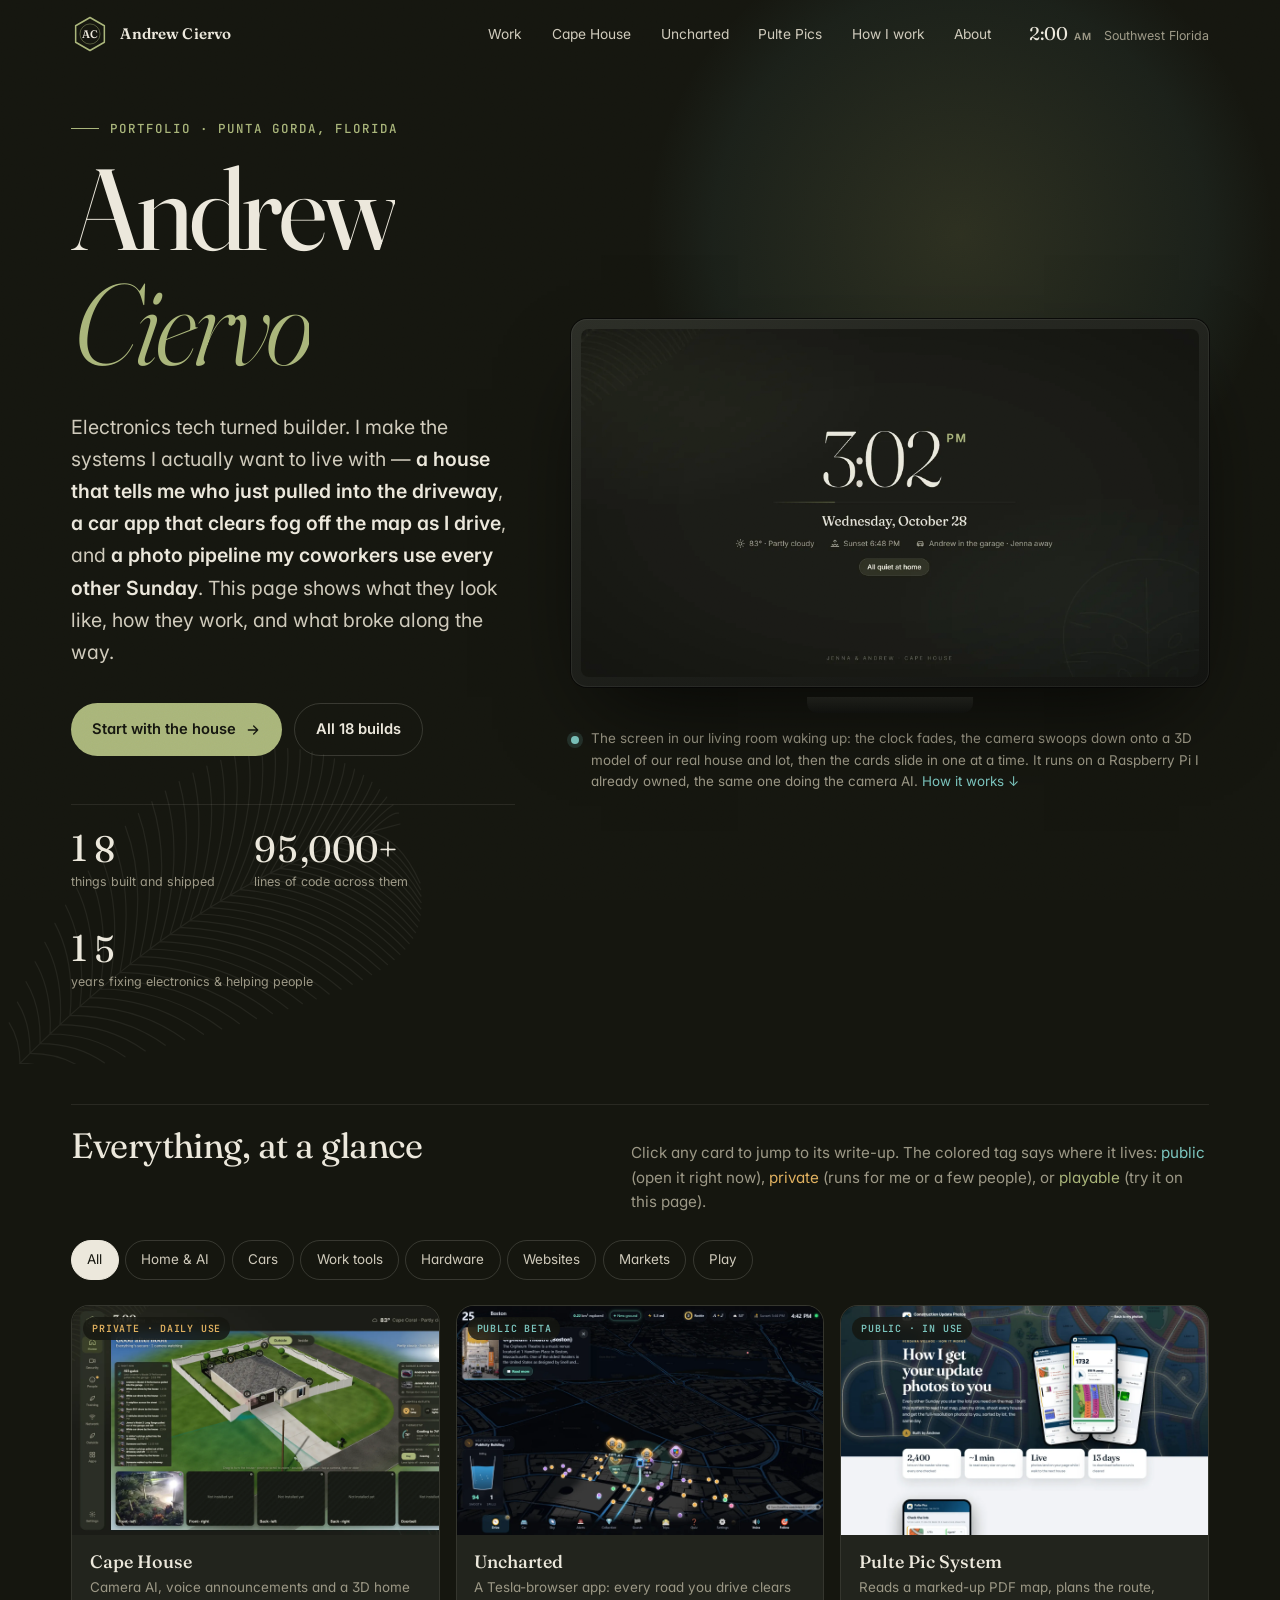
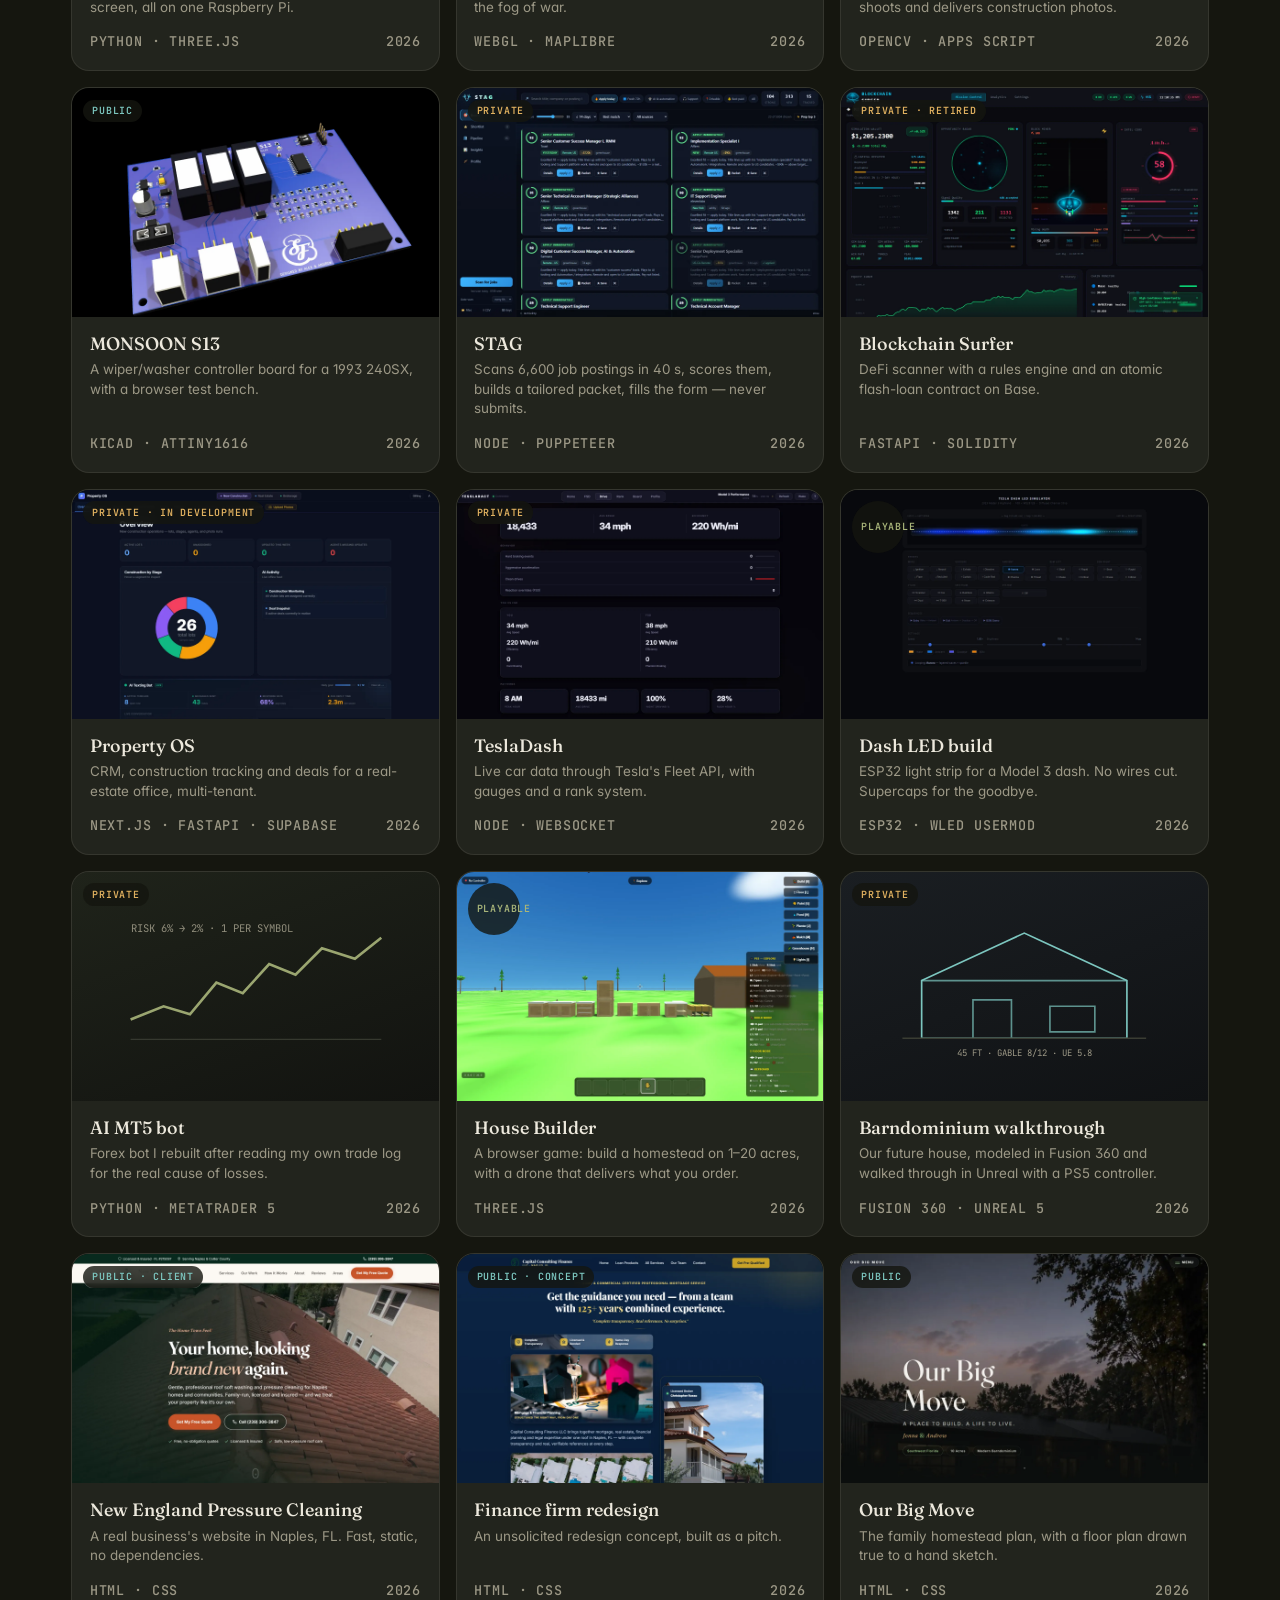
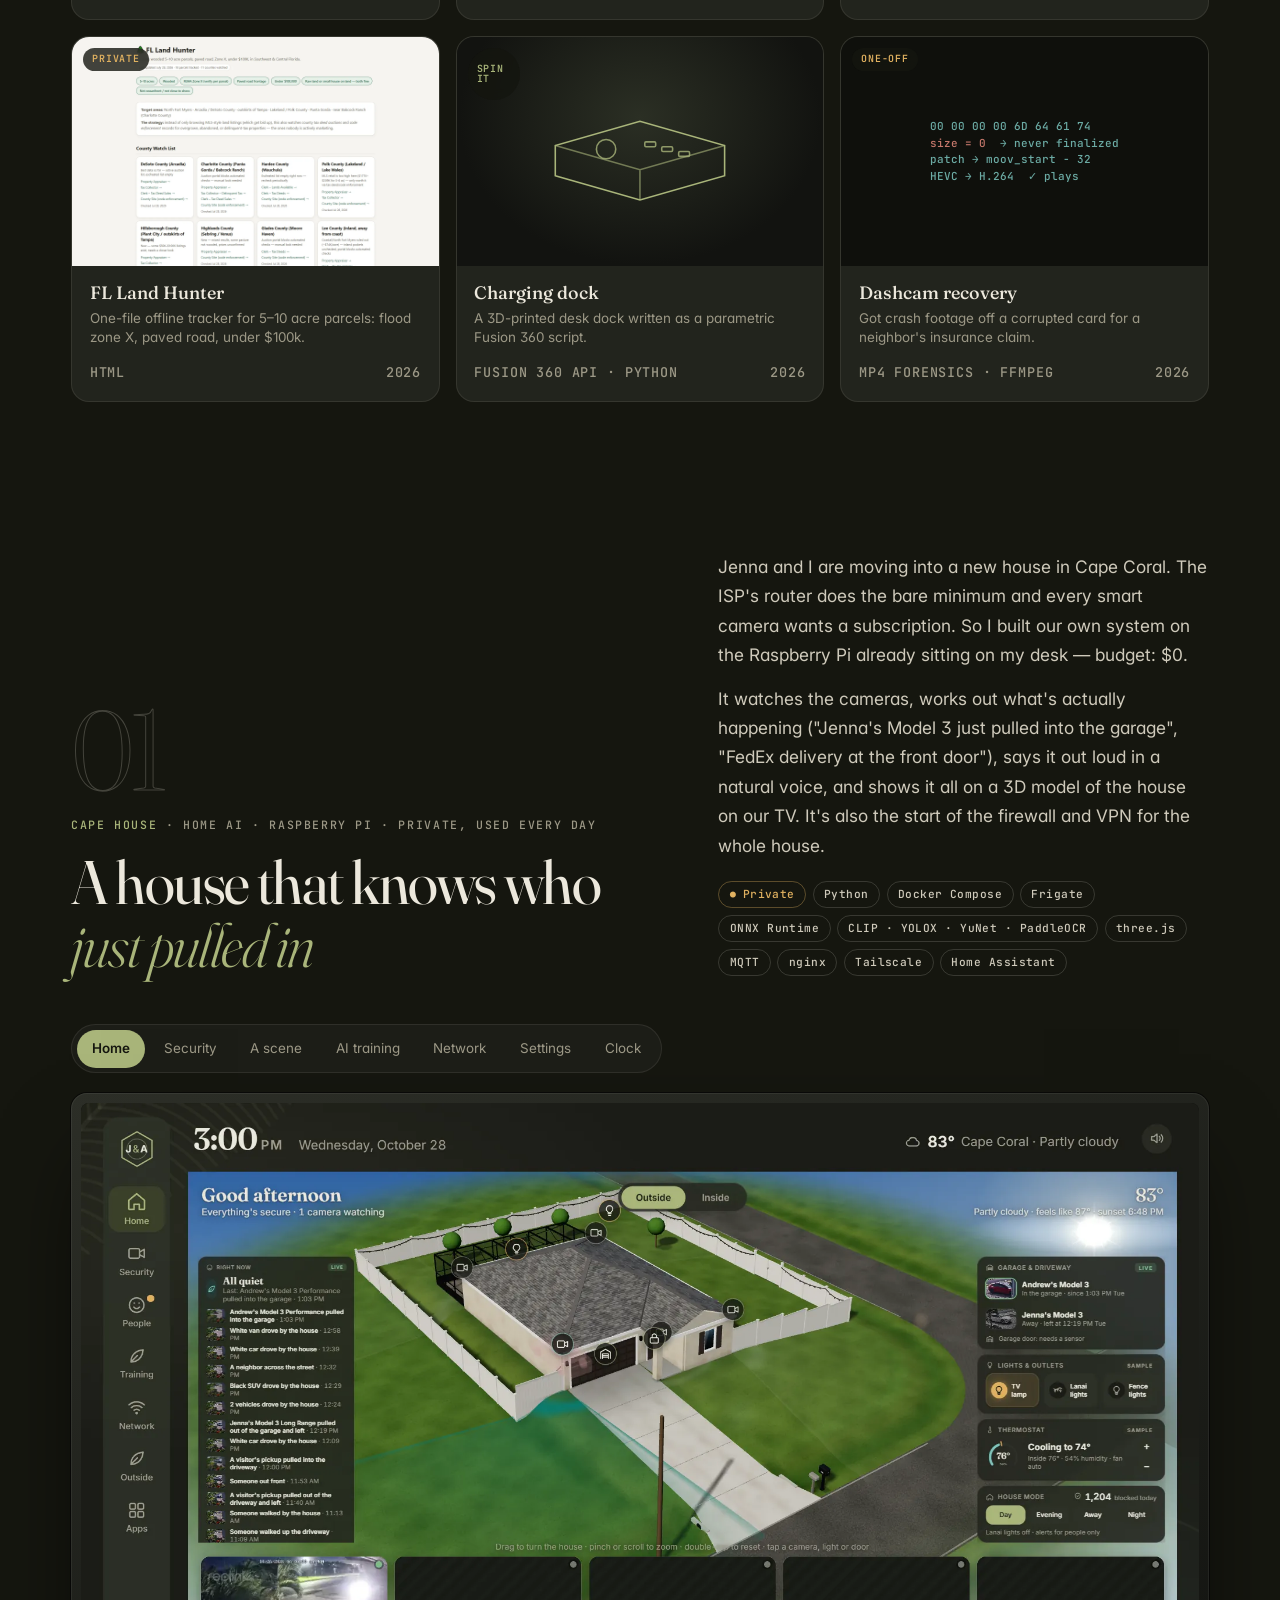
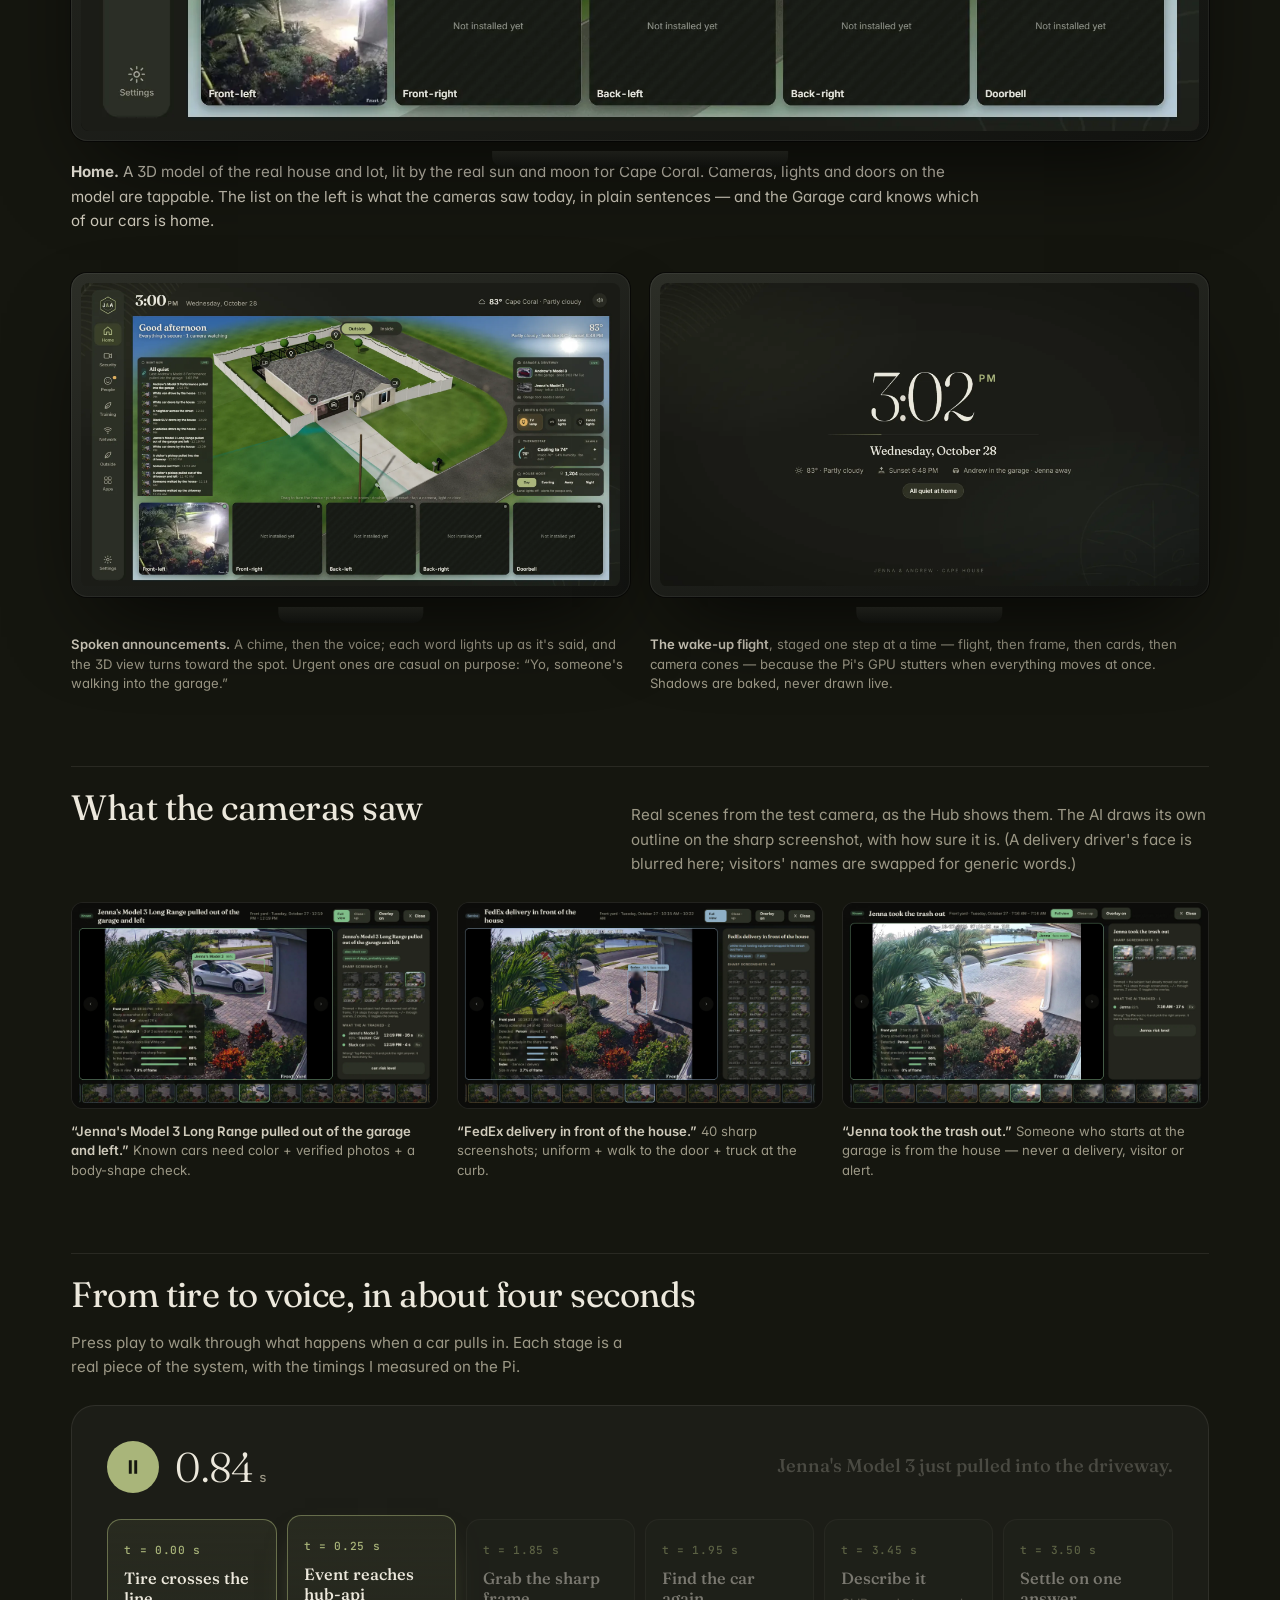
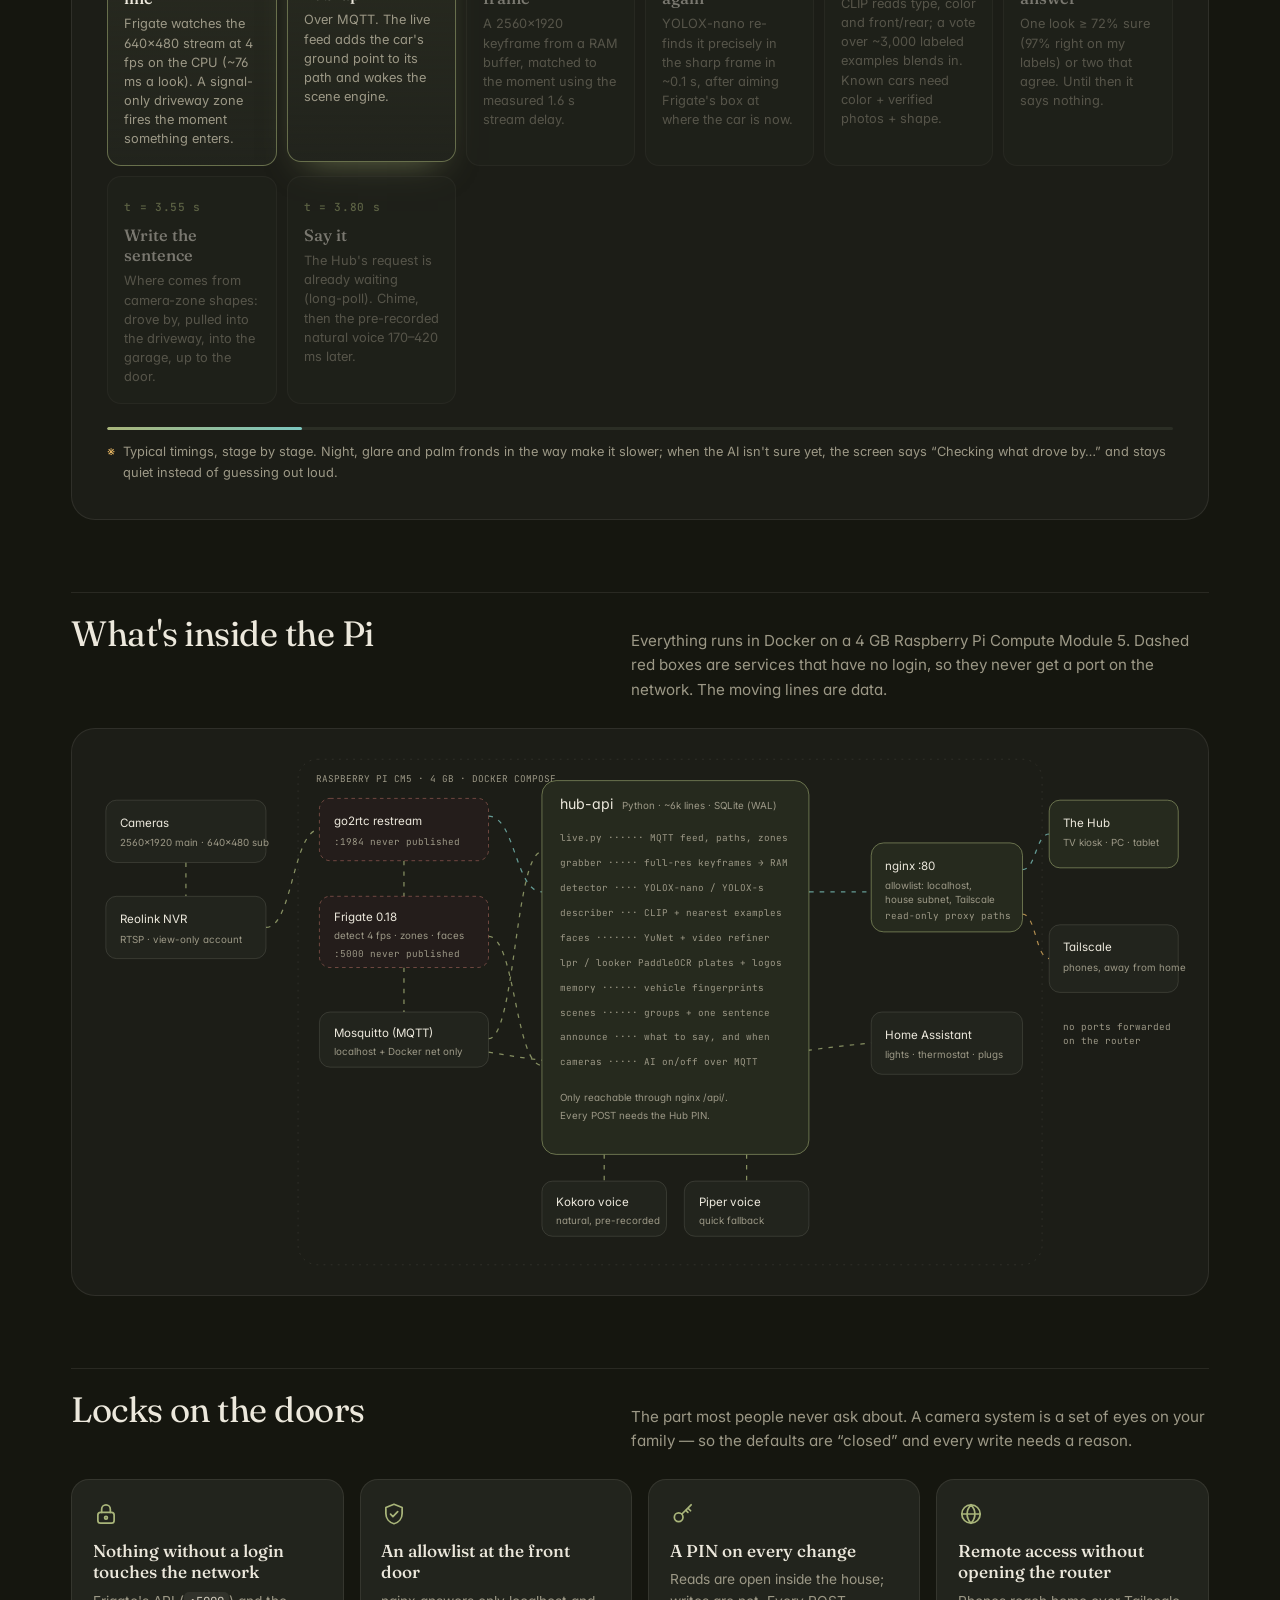
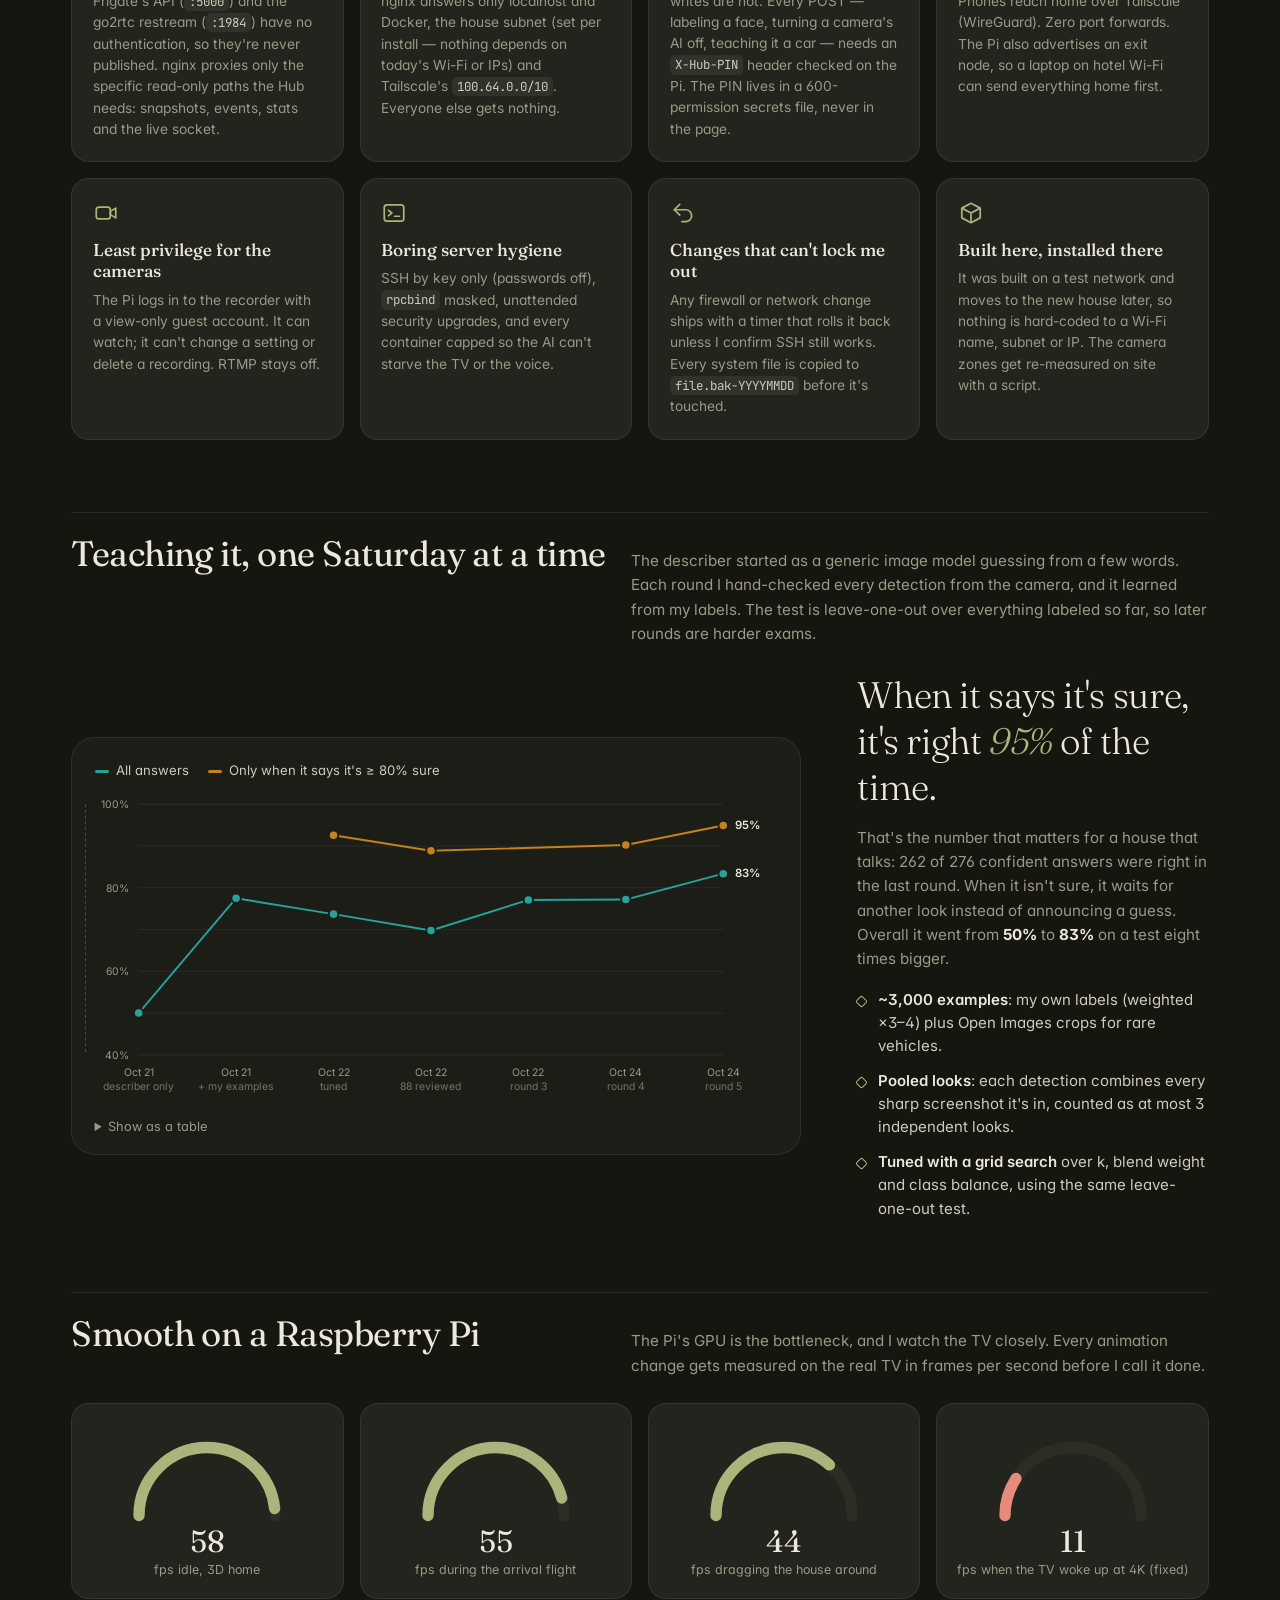
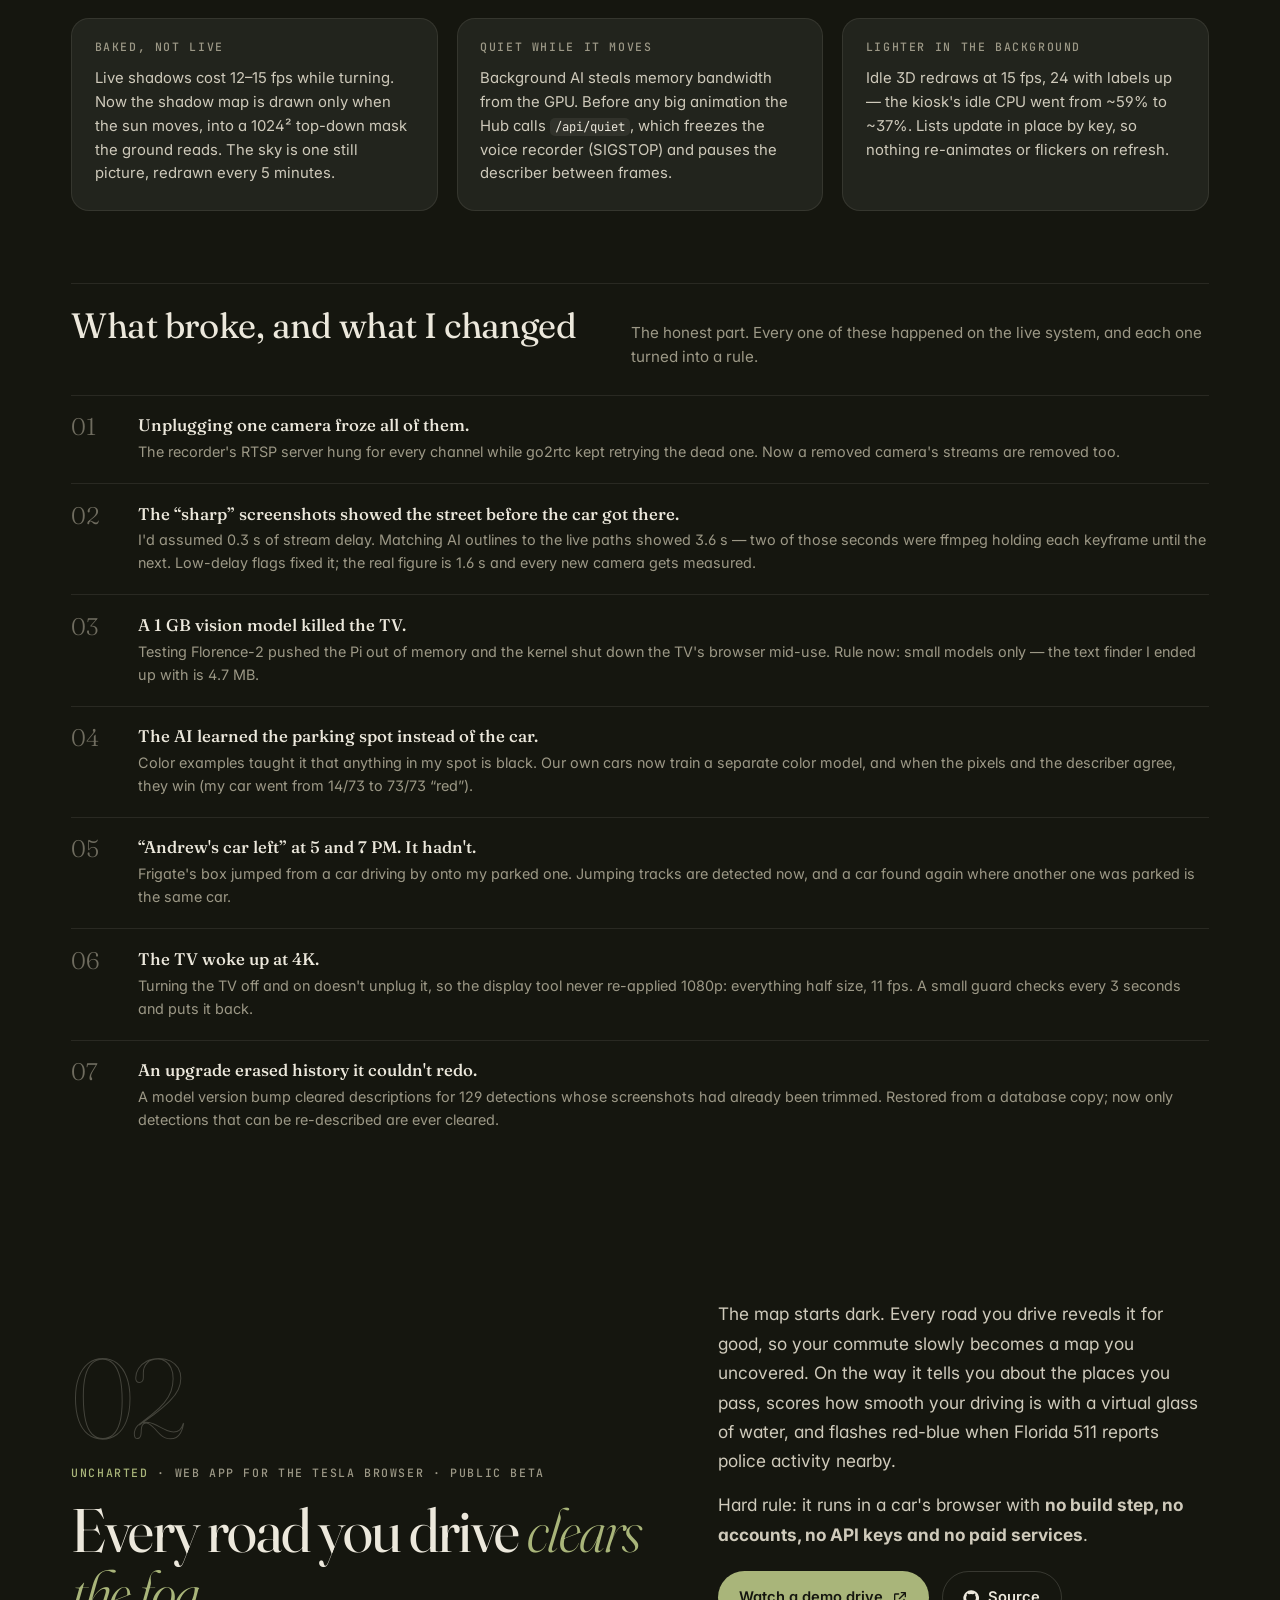
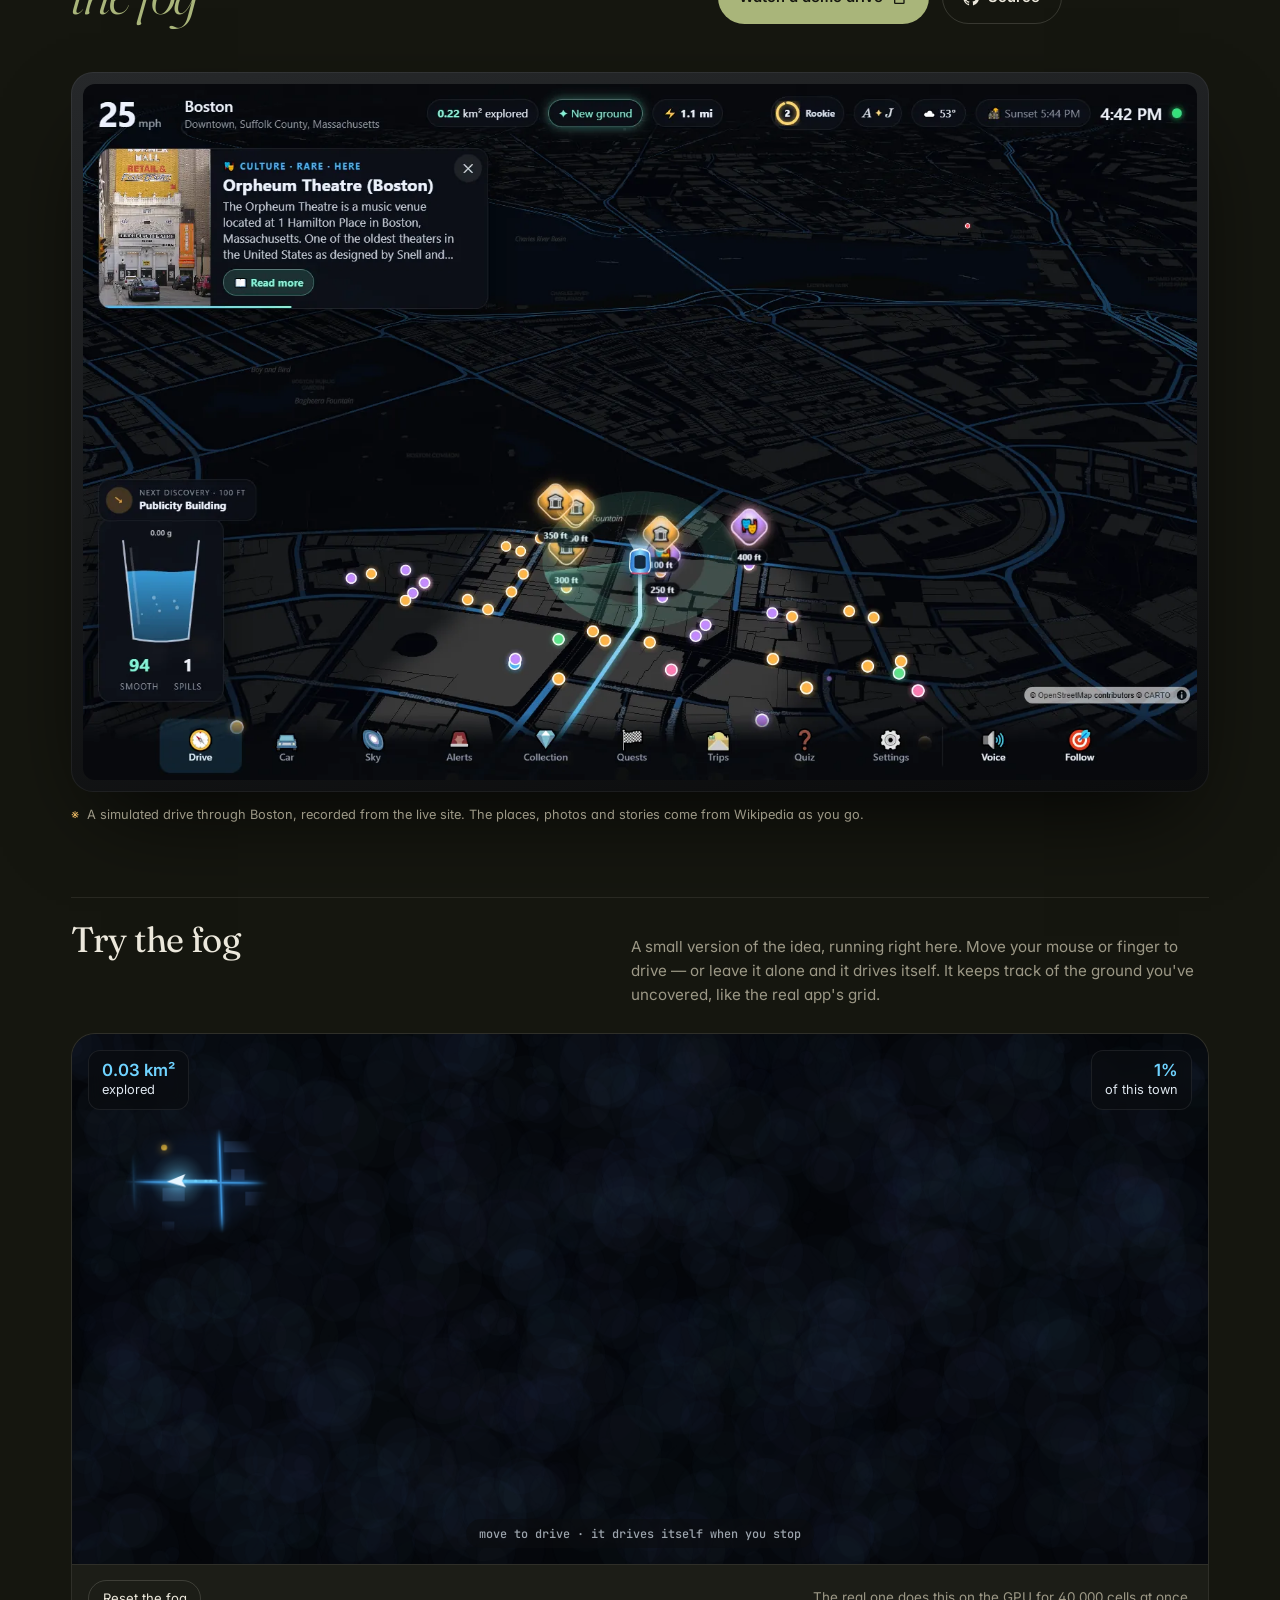
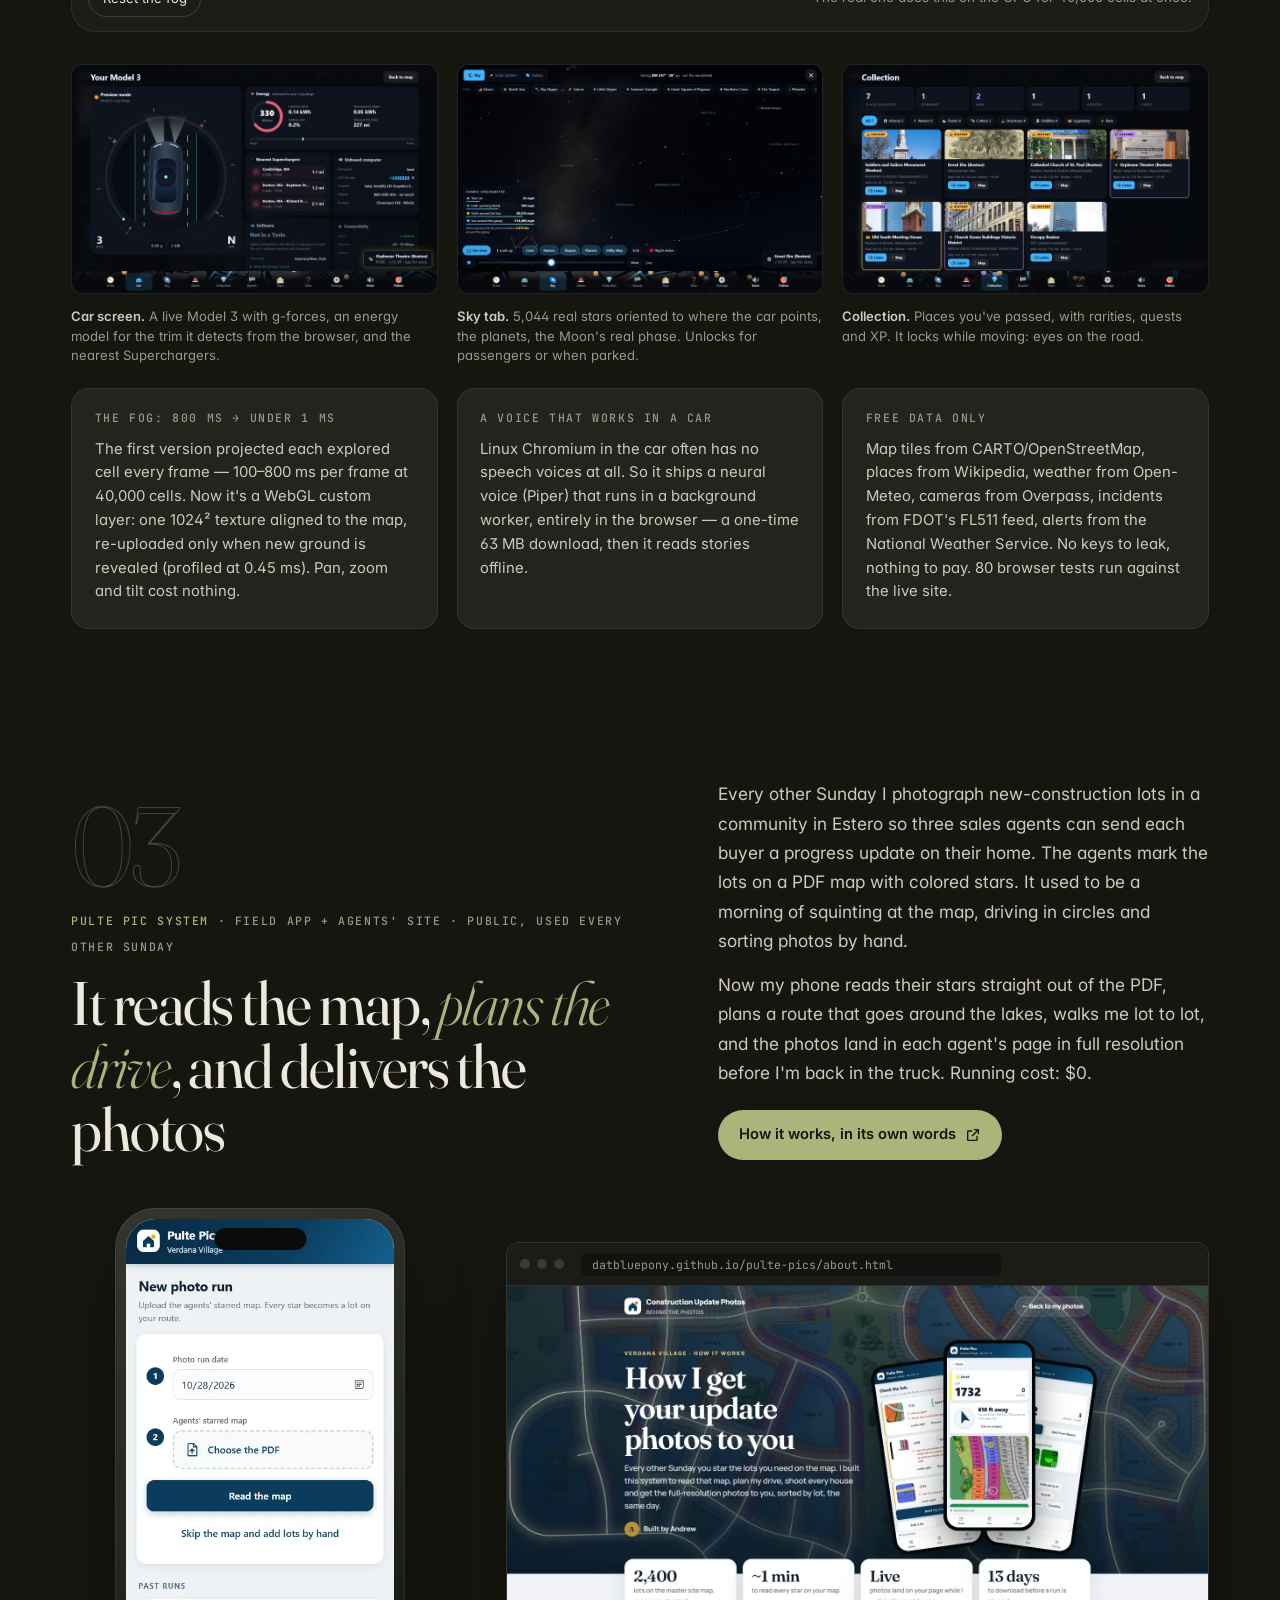
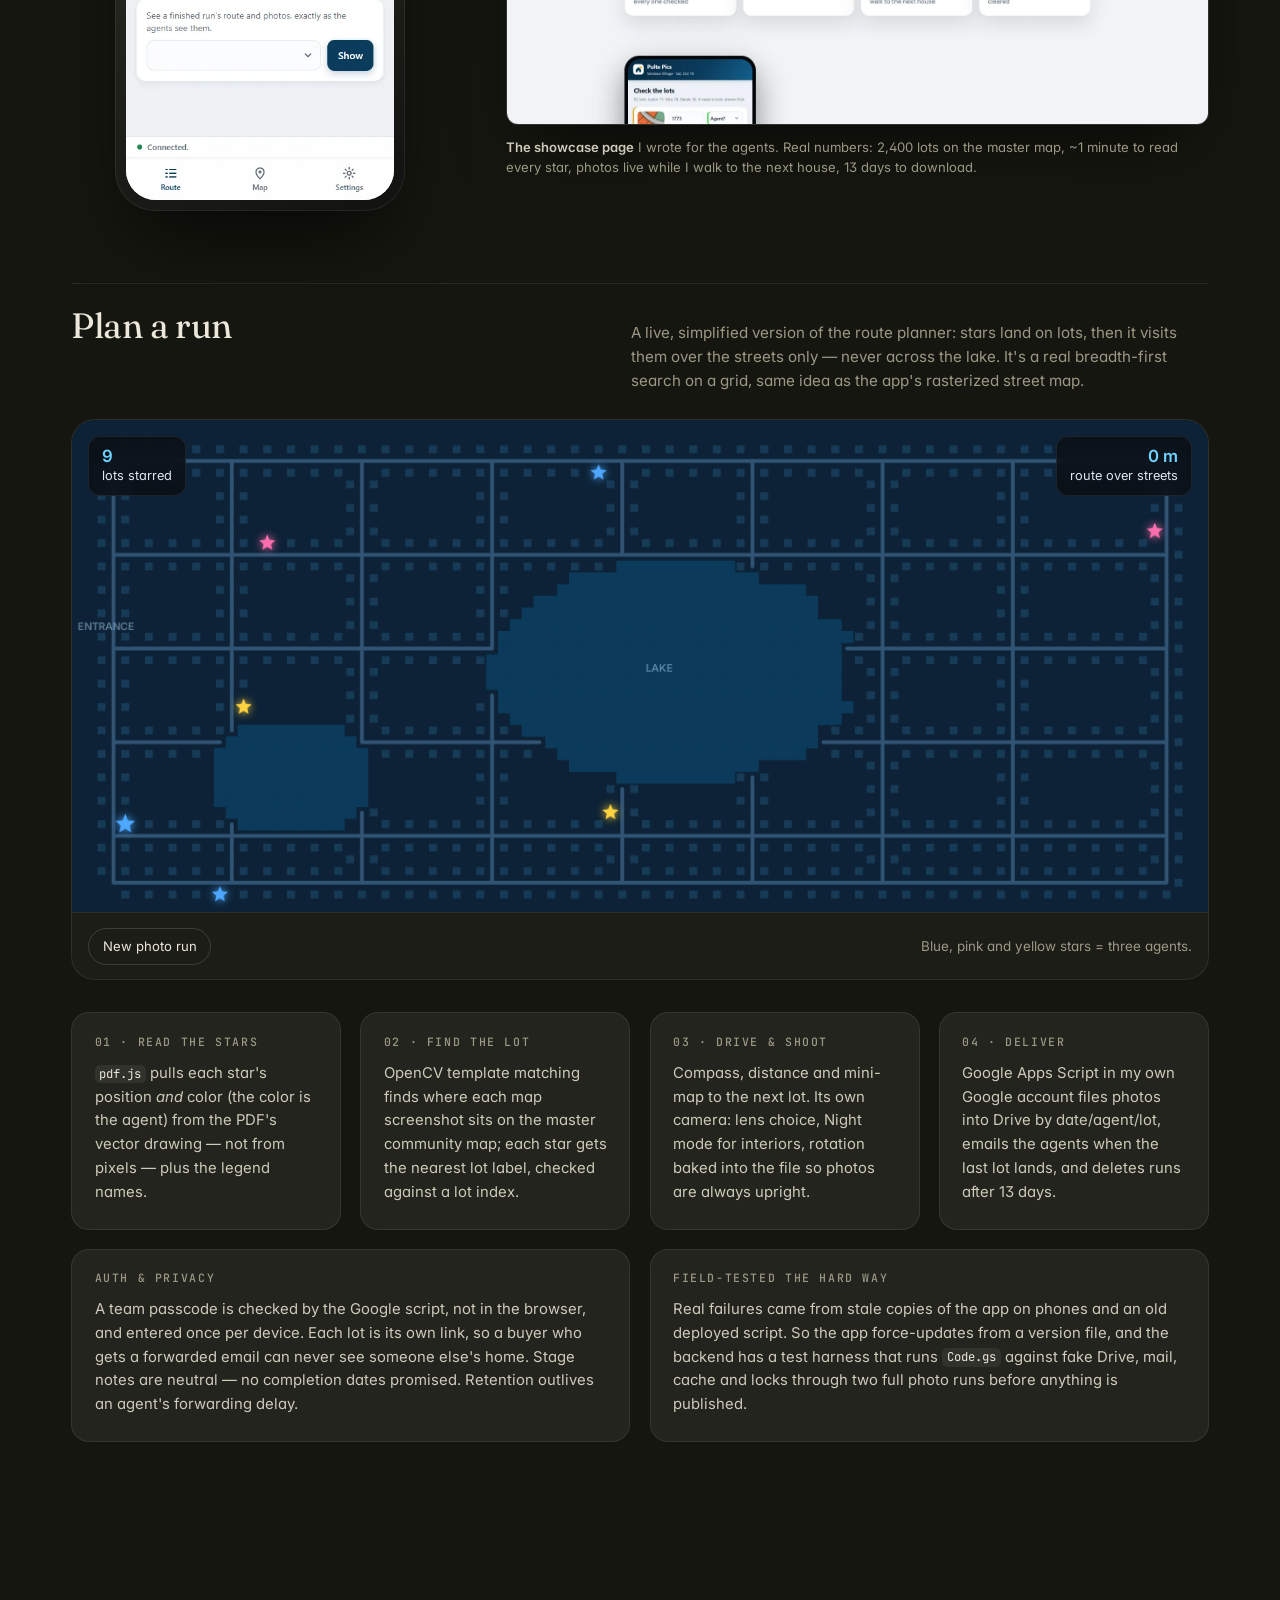
==== index.html @ 3a3701ee "Portfolio: 18 builds with screenshots, clips and interactive demos Co-Authored-By: Claude Opus 5.5 <" ====
<!doctype html>
<html lang="en">
<head>
<meta charset="utf-8">
<meta name="viewport" content="width=device-width, initial-scale=1, viewport-fit=cover">
<title>Andrew Ciervo — things I've built</title>
<meta name="description" content="Andrew Ciervo builds software and hardware for real life: an AI camera system for his house on a Raspberry Pi, a Tesla-browser road app, a construction photo pipeline, a PCB for a 240SX, and more.">
<meta name="theme-color" content="#15160f">
<meta property="og:title" content="Andrew Ciervo — things I've built">
<meta property="og:description" content="A house that tells me who pulled into the driveway, a car app that clears fog as I drive, a photo pipeline my coworkers use every other Sunday — and how each one works.">
<meta property="og:image" content="https://datbluepony.github.io/assets/img/og.jpg">
<meta property="og:type" content="website">
<meta name="twitter:card" content="summary_large_image">
<link rel="icon" href="assets/img/favicon.svg" type="image/svg+xml">
<link rel="preconnect" href="https://fonts.googleapis.com">
<link rel="preconnect" href="https://fonts.gstatic.com" crossorigin>
<link href="https://fonts.googleapis.com/css2?family=Fraunces:ital,opsz,wght@0,9..144,300..700;1,9..144,300..500&family=Inter:wght@400;500;600;700&family=JetBrains+Mono:wght@400;500;600&display=swap" rel="stylesheet">
<link rel="stylesheet" href="assets/css/site.css">
</head>
<body>
<a class="skip" href="#work">Skip to the work</a>

<svg width="0" height="0" style="position:absolute" aria-hidden="true">
  <symbol id="i-play" viewBox="0 0 24 24"><path fill="currentColor" d="M7 4.5v15a1 1 0 0 0 1.5.86l12.5-7.5a1 1 0 0 0 0-1.72L8.5 3.64A1 1 0 0 0 7 4.5Z"/></symbol>
  <symbol id="i-pause" viewBox="0 0 24 24"><path fill="currentColor" d="M7 4h3.5v16H7zM13.5 4H17v16h-3.5z"/></symbol>
  <symbol id="i-arrow" viewBox="0 0 24 24"><path fill="none" stroke="currentColor" stroke-width="2" stroke-linecap="round" stroke-linejoin="round" d="M5 12h14M13 6l6 6-6 6"/></symbol>
  <symbol id="i-ext" viewBox="0 0 24 24"><path fill="none" stroke="currentColor" stroke-width="2" stroke-linecap="round" stroke-linejoin="round" d="M14 4h6v6M20 4l-9 9M18 14v5a1 1 0 0 1-1 1H5a1 1 0 0 1-1-1V7a1 1 0 0 1 1-1h5"/></symbol>
  <symbol id="i-gh" viewBox="0 0 24 24"><path fill="currentColor" d="M12 .5a11.5 11.5 0 0 0-3.64 22.41c.58.1.79-.25.79-.56v-2c-3.2.7-3.88-1.37-3.88-1.37-.52-1.33-1.28-1.69-1.28-1.69-1.05-.71.08-.7.08-.7 1.16.08 1.77 1.19 1.77 1.19 1.03 1.77 2.7 1.26 3.36.96.1-.75.4-1.26.73-1.55-2.55-.29-5.24-1.28-5.24-5.69 0-1.26.45-2.29 1.19-3.09-.12-.29-.52-1.46.11-3.05 0 0 .97-.31 3.17 1.18a11 11 0 0 1 5.77 0c2.2-1.49 3.17-1.18 3.17-1.18.63 1.59.23 2.76.11 3.05.74.8 1.19 1.83 1.19 3.09 0 4.42-2.7 5.4-5.26 5.68.41.36.78 1.06.78 2.14v3.17c0 .31.21.67.8.56A11.5 11.5 0 0 0 12 .5Z"/></symbol>
  <symbol id="i-in" viewBox="0 0 24 24"><path fill="currentColor" d="M4.98 3.5a2.5 2.5 0 1 1 0 5 2.5 2.5 0 0 1 0-5ZM3 9.75h4V21H3zM9.5 9.75h3.8v1.6h.06c.53-1 1.83-2.05 3.77-2.05 4.03 0 4.77 2.65 4.77 6.1V21h-4v-4.98c0-1.19-.02-2.72-1.66-2.72-1.66 0-1.92 1.3-1.92 2.63V21h-4z"/></symbol>
  <symbol id="i-x" viewBox="0 0 24 24"><path fill="none" stroke="currentColor" stroke-width="2" stroke-linecap="round" d="M6 6l12 12M18 6 6 18"/></symbol>
  <symbol id="i-l" viewBox="0 0 24 24"><path fill="none" stroke="currentColor" stroke-width="2" stroke-linecap="round" stroke-linejoin="round" d="M15 5l-7 7 7 7"/></symbol>
  <symbol id="i-r" viewBox="0 0 24 24"><path fill="none" stroke="currentColor" stroke-width="2" stroke-linecap="round" stroke-linejoin="round" d="M9 5l7 7-7 7"/></symbol>
  <symbol id="i-lock" viewBox="0 0 24 24"><g fill="none" stroke="currentColor" stroke-width="1.6" stroke-linecap="round" stroke-linejoin="round"><rect x="4.5" y="10.5" width="15" height="10" rx="2.5"/><path d="M8 10.5V7.5a4 4 0 0 1 8 0v3"/><circle cx="12" cy="15.5" r="1.3"/></g></symbol>
  <symbol id="i-shield" viewBox="0 0 24 24"><path fill="none" stroke="currentColor" stroke-width="1.6" stroke-linejoin="round" d="M12 3 4.5 6v5.5c0 4.6 3.1 8.3 7.5 9.5 4.4-1.2 7.5-4.9 7.5-9.5V6L12 3Z"/><path fill="none" stroke="currentColor" stroke-width="1.6" stroke-linecap="round" stroke-linejoin="round" d="m8.8 12.2 2.2 2.2 4.4-4.6"/></symbol>
  <symbol id="i-key" viewBox="0 0 24 24"><g fill="none" stroke="currentColor" stroke-width="1.6" stroke-linecap="round" stroke-linejoin="round"><circle cx="8" cy="15" r="4"/><path d="m11 12 8.5-8.5M16.5 6.5l2.5 2.5M14.5 8.5l2 2"/></g></symbol>
  <symbol id="i-net" viewBox="0 0 24 24"><g fill="none" stroke="currentColor" stroke-width="1.6" stroke-linecap="round"><circle cx="12" cy="12" r="8.5"/><path d="M3.5 12h17M12 3.5c2.5 2.6 3.6 5.4 3.6 8.5S14.5 17.9 12 20.5M12 3.5C9.5 6.1 8.4 8.9 8.4 12s1.1 5.9 3.6 8.5"/></g></symbol>
  <symbol id="i-cam" viewBox="0 0 24 24"><g fill="none" stroke="currentColor" stroke-width="1.6" stroke-linejoin="round"><rect x="3" y="6.5" width="13" height="11" rx="2.5"/><path d="m16 10.5 5-3v9l-5-3z"/></g></symbol>
  <symbol id="i-term" viewBox="0 0 24 24"><g fill="none" stroke="currentColor" stroke-width="1.6" stroke-linecap="round" stroke-linejoin="round"><rect x="3" y="4.5" width="18" height="15" rx="2.5"/><path d="m7 9.5 3 2.5-3 2.5M12.5 15h4.5"/></g></symbol>
  <symbol id="i-undo" viewBox="0 0 24 24"><g fill="none" stroke="currentColor" stroke-width="1.6" stroke-linecap="round" stroke-linejoin="round"><path d="M9 14 4 9l5-5"/><path d="M4 9h10.5a5.5 5.5 0 0 1 0 11H11"/></g></symbol>
  <symbol id="i-box" viewBox="0 0 24 24"><g fill="none" stroke="currentColor" stroke-width="1.6" stroke-linejoin="round"><path d="M3.5 7.5 12 3l8.5 4.5v9L12 21l-8.5-4.5z"/><path d="M3.5 7.5 12 12l8.5-4.5M12 12v9"/></g></symbol>
  <symbol id="nut" viewBox="0 0 40 40"><path d="M20 2.6 35.1 11.3v17.4L20 37.4 4.9 28.7V11.3Z" fill="none" stroke="currentColor" stroke-width="1.6" stroke-linejoin="round"/><circle cx="20" cy="20" r="10.6" fill="none" stroke="currentColor" stroke-width=".8" opacity=".55"/></symbol>
</svg>

<header class="top" id="top">
  <div class="wrap">
    <a class="mark" href="#" aria-label="Andrew Ciervo, back to top">
      <svg viewBox="0 0 40 40" style="color:var(--olive)"><use href="#nut"/><text x="20" y="24.2" text-anchor="middle" font-family="Fraunces, Georgia, serif" font-size="11.5" font-weight="600" fill="#ece8dc" letter-spacing=".5">AC</text></svg>
      <span>Andrew Ciervo</span>
    </a>
    <nav aria-label="Sections">
      <i class="pill"></i>
      <a href="#work">Work</a>
      <a href="#cape-house">Cape House</a>
      <a href="#uncharted">Uncharted</a>
      <a href="#pulte">Pulte Pics</a>
      <a href="#how">How I work</a>
      <a href="#about">About</a>
    </nav>
    <div class="clock" aria-label="Local time in Southwest Florida"><span id="clk">12:00</span><small id="ampm">PM</small><em>Southwest Florida</em></div>
  </div>
</header>

<main>
<!-- ======================= HERO ======================= -->
<section class="hero intro" id="hero">
  <div class="glow"></div>
  <svg class="frond" id="frond" viewBox="0 0 520 520" aria-hidden="true"></svg>
  <div class="wrap hero-grid">
    <div>
      <div class="hello st" style="--d:100">Portfolio · Punta Gorda, Florida</div>
      <h1 class="name"><span class="w"><span style="--d:250">Andrew</span></span><br><span class="w"><span style="--d:420"><i>Ciervo</i></span></span></h1>
      <p class="lede st" style="--d:700">Electronics tech turned builder. I make the systems I actually want to live with — <b>a house that tells me who just pulled into the driveway</b>, <b>a car app that clears fog off the map as I drive</b>, and <b>a photo pipeline my coworkers use every other Sunday</b>. This page shows what they look like, how they work, and what broke along the way.</p>
      <div class="cta st" style="--d:850">
        <a class="btn solid" href="#cape-house">Start with the house <svg><use href="#i-arrow"/></svg></a>
        <a class="btn ghost" href="#work">All 18 builds</a>
      </div>
      <div class="odo st" style="--d:1000" id="odo">
        <div><span class="num" data-n="18">18</span><small>things built and shipped</small></div>
        <div><span class="num" data-n="95000" data-suffix="+">95,000+</span><small>lines of code across them</small></div>
        <div><span class="num" data-n="15">15</span><small>years fixing electronics &amp; helping people</small></div>
      </div>
    </div>
    <div class="tv-wrap">
      <div class="tv">
        <div class="screen">
          <video id="heroVid" src="assets/vid/hub-arrival.mp4" poster="assets/img/hub-clock.webp" muted playsinline loop preload="auto" aria-label="The Cape House Hub waking from its clock screen and flying down onto a 3D model of the house"></video>
        </div>
      </div>
      <div class="tv-cap"><span class="dot"></span><span>The screen in our living room waking up: the clock fades, the camera swoops down onto a 3D model of our real house and lot, then the cards slide in one at a time. It runs on a Raspberry Pi I already owned, the same one doing the camera AI. <a class="link" href="#cape-house">How it works ↓</a></span></div>
    </div>
  </div>
</section>

<!-- ======================= INDEX ======================= -->
<section class="chap" id="work" style="padding-top:40px">
  <div class="wrap">
    <div class="sub-head" style="margin-top:0">
      <h3>Everything, at a glance</h3>
      <p>Click any card to jump to its write-up. The colored tag says where it lives: <span style="color:var(--sea)">public</span> (open it right now), <span style="color:var(--amber)">private</span> (runs for me or a few people), or <span style="color:var(--olive)">playable</span> (try it on this page).</p>
    </div>
    <div class="filters" role="group" aria-label="Filter projects">
      <button aria-pressed="true" data-f="all">All</button>
      <button aria-pressed="false" data-f="home">Home &amp; AI</button>
      <button aria-pressed="false" data-f="car">Cars</button>
      <button aria-pressed="false" data-f="work">Work tools</button>
      <button aria-pressed="false" data-f="hw">Hardware</button>
      <button aria-pressed="false" data-f="web">Websites</button>
      <button aria-pressed="false" data-f="money">Markets</button>
      <button aria-pressed="false" data-f="play">Play</button>
    </div>
    <div class="grid-work" id="grid">
      <a class="wk rv" href="#cape-house" data-c="home hw"><div class="im"><img loading="lazy" src="assets/img/hub-home.webp" alt=""><span class="badge priv">Private · daily use</span></div><div class="tx"><b>Cape House</b><span>Camera AI, voice announcements and a 3D home screen, all on one Raspberry Pi.</span><div class="meta"><span>Python · three.js</span><span>2026</span></div></div></a>
      <a class="wk rv" href="#uncharted" data-c="car"><div class="im"><img loading="lazy" src="assets/img/unch-drive.webp" alt=""><span class="badge live">Public beta</span></div><div class="tx"><b>Uncharted</b><span>A Tesla-browser app: every road you drive clears the fog of war.</span><div class="meta"><span>WebGL · MapLibre</span><span>2026</span></div></div></a>
      <a class="wk rv" href="#pulte" data-c="work"><div class="im"><img loading="lazy" src="assets/img/pulte-about.webp" alt=""><span class="badge live">Public · in use</span></div><div class="tx"><b>Pulte Pic System</b><span>Reads a marked-up PDF map, plans the route, shoots and delivers construction photos.</span><div class="meta"><span>OpenCV · Apps Script</span><span>2026</span></div></div></a>
      <a class="wk rv" href="#monsoon" data-c="car hw"><div class="im"><img loading="lazy" src="assets/img/monsoon-pcb.webp" alt="" style="object-position:center"><span class="badge live">Public</span></div><div class="tx"><b>MONSOON S13</b><span>A wiper/washer controller board for a 1993 240SX, with a browser test bench.</span><div class="meta"><span>KiCad · ATtiny1616</span><span>2026</span></div></div></a>
      <a class="wk rv" href="#stag" data-c="work"><div class="im"><img loading="lazy" src="assets/img/stag-board.webp" alt=""><span class="badge priv">Private</span></div><div class="tx"><b>STAG</b><span>Scans 6,600 job postings in 40 s, scores them, builds a tailored packet, fills the form — never submits.</span><div class="meta"><span>Node · Puppeteer</span><span>2026</span></div></div></a>
      <a class="wk rv" href="#surfer" data-c="money"><div class="im"><img loading="lazy" src="assets/img/surfer-home.webp" alt=""><span class="badge priv">Private · retired</span></div><div class="tx"><b>Blockchain Surfer</b><span>DeFi scanner with a rules engine and an atomic flash-loan contract on Base.</span><div class="meta"><span>FastAPI · Solidity</span><span>2026</span></div></div></a>
      <a class="wk rv" href="#property-os" data-c="work"><div class="im"><img loading="lazy" src="assets/img/pos-dashboard.webp" alt=""><span class="badge priv">Private · in development</span></div><div class="tx"><b>Property OS</b><span>CRM, construction tracking and deals for a real-estate office, multi-tenant.</span><div class="meta"><span>Next.js · FastAPI · Supabase</span><span>2026</span></div></div></a>
      <a class="wk rv" href="#garage" data-c="car"><div class="im"><img loading="lazy" src="assets/img/tesladash-drive.webp" alt=""><span class="badge priv">Private</span></div><div class="tx"><b>TeslaDash</b><span>Live car data through Tesla's Fleet API, with gauges and a rank system.</span><div class="meta"><span>Node · WebSocket</span><span>2026</span></div></div></a>
      <a class="wk rv" href="#garage" data-c="car hw play"><div class="im"><img loading="lazy" src="assets/img/led-ambient.webp" alt="" style="object-position:center 8%"><span class="badge play">Playable</span></div><div class="tx"><b>Dash LED build</b><span>ESP32 light strip for a Model 3 dash. No wires cut. Supercaps for the goodbye.</span><div class="meta"><span>ESP32 · WLED usermod</span><span>2026</span></div></div></a>
      <a class="wk rv" href="#trading" data-c="money"><div class="im" style="display:grid;place-items:center;background:linear-gradient(160deg,#1f231a,#121310)"><svg viewBox="0 0 200 110" style="width:72%;opacity:.9"><path d="M5 80 L30 70 L50 76 L70 52 L90 60 L110 38 L130 46 L150 26 L175 34 L195 18" fill="none" stroke="#a9b57a" stroke-width="2"/><path d="M5 95h190" stroke="#3a3d33"/><text x="5" y="14" fill="#9c9886" font-family="JetBrains Mono" font-size="8">RISK 6% → 2% · 1 PER SYMBOL</text></svg><span class="badge priv">Private</span></div><div class="tx"><b>AI MT5 bot</b><span>Forex bot I rebuilt after reading my own trade log for the real cause of losses.</span><div class="meta"><span>Python · MetaTrader 5</span><span>2026</span></div></div></a>
      <a class="wk rv" href="#play" data-c="play"><div class="im"><img loading="lazy" src="assets/img/housegame-play.webp" alt=""><span class="badge play">Playable</span></div><div class="tx"><b>House Builder</b><span>A browser game: build a homestead on 1–20 acres, with a drone that delivers what you order.</span><div class="meta"><span>three.js</span><span>2026</span></div></div></a>
      <a class="wk rv" href="#play" data-c="play home"><div class="im" style="display:grid;place-items:center;background:linear-gradient(160deg,#1a1e22,#101214)"><svg viewBox="0 0 200 120" style="width:70%" fill="none" stroke="#7cc6bf" stroke-width="1.3"><path d="M20 100V55L100 18l80 37v45z"/><path d="M20 55h160M60 100V70h30v30M120 75h35v20h-35z" opacity=".7"/><path d="M5 100h190" stroke="#3a3d33"/><text x="100" y="114" text-anchor="middle" fill="#9c9886" font-family="JetBrains Mono" font-size="7" stroke="none">45 FT · GABLE 8/12 · UE 5.8</text></svg><span class="badge priv">Private</span></div><div class="tx"><b>Barndominium walkthrough</b><span>Our future house, modeled in Fusion 360 and walked through in Unreal with a PS5 controller.</span><div class="meta"><span>Fusion 360 · Unreal 5</span><span>2026</span></div></div></a>
      <a class="wk rv" href="#web" data-c="web"><div class="im"><img loading="lazy" src="assets/img/nepc.webp" alt=""><span class="badge live">Public · client</span></div><div class="tx"><b>New England Pressure Cleaning</b><span>A real business's website in Naples, FL. Fast, static, no dependencies.</span><div class="meta"><span>HTML · CSS</span><span>2026</span></div></div></a>
      <a class="wk rv" href="#web" data-c="web"><div class="im"><img loading="lazy" src="assets/img/ccf.webp" alt=""><span class="badge live">Public · concept</span></div><div class="tx"><b>Finance firm redesign</b><span>An unsolicited redesign concept, built as a pitch.</span><div class="meta"><span>HTML · CSS</span><span>2026</span></div></div></a>
      <a class="wk rv" href="#web" data-c="web home"><div class="im"><img loading="lazy" src="assets/img/bigmove.webp" alt=""><span class="badge live">Public</span></div><div class="tx"><b>Our Big Move</b><span>The family homestead plan, with a floor plan drawn true to a hand sketch.</span><div class="meta"><span>HTML · CSS</span><span>2026</span></div></div></a>
      <a class="wk rv" href="#tools" data-c="home"><div class="im"><img loading="lazy" src="assets/img/landhunter.webp" alt=""><span class="badge priv">Private</span></div><div class="tx"><b>FL Land Hunter</b><span>One-file offline tracker for 5–10 acre parcels: flood zone X, paved road, under $100k.</span><div class="meta"><span>HTML</span><span>2026</span></div></div></a>
      <a class="wk rv" href="#tools" data-c="hw play"><div class="im" style="display:grid;place-items:center;background:radial-gradient(ellipse at 50% 35%,#2b2f24,#121310 70%)"><svg viewBox="0 0 200 120" style="width:66%" fill="none" stroke="#a9b57a" stroke-width="1.3"><path d="M30 80 L100 100 L170 80 L170 55 L100 35 L30 55Z"/><path d="M30 55 L100 75 L170 55M100 75v25" opacity=".6"/><g opacity=".8"><rect x="104" y="52" width="9" height="4" rx="1"/><rect x="118" y="56" width="9" height="4" rx="1"/><rect x="132" y="60" width="9" height="4" rx="1"/><circle cx="72" cy="58" r="8"/></g></svg><span class="badge play">Spin it</span></div><div class="tx"><b>Charging dock</b><span>A 3D-printed desk dock written as a parametric Fusion 360 script.</span><div class="meta"><span>Fusion 360 API · Python</span><span>2026</span></div></div></a>
      <a class="wk rv" href="#tools" data-c="car"><div class="im" style="display:grid;place-items:center;background:#0f100c"><pre style="font:500 11px/1.5 var(--mono);color:#7cc6bf;opacity:.85">00 00 00 00 6D 64 61 74
<span style="color:#e58a7c">size = 0</span>  → never finalized
patch → moov_start − 32
HEVC → H.264  ✓ plays</pre><span class="badge priv">One-off</span></div><div class="tx"><b>Dashcam recovery</b><span>Got crash footage off a corrupted card for a neighbor's insurance claim.</span><div class="meta"><span>MP4 forensics · ffmpeg</span><span>2026</span></div></div></a>
    </div>
  </div>
</section>

<!-- ======================= 01 CAPE HOUSE ======================= -->
<section class="chap" id="cape-house">
  <div class="wrap">
    <div class="chap-head">
      <div>
        <span class="chap-no">01</span>
        <span class="k"><b>Cape House</b> · Home AI · Raspberry Pi · Private, used every day</span>
        <h2 class="t">A house that knows who <em>just pulled in</em></h2>
      </div>
      <div>
        <p class="lede">Jenna and I are moving into a new house in Cape Coral. The ISP's router does the bare minimum and every smart camera wants a subscription. So I built our own system on the Raspberry Pi already sitting on my desk — budget: $0.</p>
        <p class="lede">It watches the cameras, works out what's actually happening ("Jenna's Model 3 just pulled into the garage", "FedEx delivery at the front door"), says it out loud in a natural voice, and shows it all on a 3D model of the house on our TV. It's also the start of the firewall and VPN for the whole house.</p>
        <div class="tags"><span class="tag priv">Private</span><span class="tag">Python</span><span class="tag">Docker Compose</span><span class="tag">Frigate</span><span class="tag">ONNX Runtime</span><span class="tag">CLIP · YOLOX · YuNet · PaddleOCR</span><span class="tag">three.js</span><span class="tag">MQTT</span><span class="tag">nginx</span><span class="tag">Tailscale</span><span class="tag">Home Assistant</span></div>
      </div>
    </div>

    <!-- screen switcher -->
    <div class="hubsw rv">
      <div class="hubtabs" role="tablist" aria-label="Hub screens" id="hubtabs">
        <i class="pill"></i>
        <button role="tab" aria-selected="true" data-i="0">Home</button>
        <button role="tab" aria-selected="false" data-i="1">Security</button>
        <button role="tab" aria-selected="false" data-i="2">A scene</button>
        <button role="tab" aria-selected="false" data-i="3">AI training</button>
        <button role="tab" aria-selected="false" data-i="4">Network</button>
        <button role="tab" aria-selected="false" data-i="5">Settings</button>
        <button role="tab" aria-selected="false" data-i="6">Clock</button>
      </div>
      <div class="tv"><div class="screen stack" id="hubstack">
        <img class="on" src="assets/img/hub-home.webp" alt="Hub home screen: a 3D model of the house with recent activity, garage status, lights, thermostat and camera tiles" data-cap="<b>Home.</b> A 3D model of the real house and lot, lit by the real sun and moon for Cape Coral. Cameras, lights and doors on the model are tappable. The list on the left is what the cameras saw today, in plain sentences — and the Garage card knows which of our cars is home.">
        <img loading="lazy" src="assets/img/hub-security.webp" alt="Security screen with live camera and activity list" data-cap="<b>Security.</b> Every detection is grouped into a scene and given one sentence. A day picker covers two weeks of history, with an hourly activity chart and filters for people, vehicles, animals and plates.">
        <img loading="lazy" src="assets/img/hub-scene-garage.webp" alt="Scene viewer showing a red Tesla outlined with confidence bars" data-cap="<b>A scene.</b> Open one and you get the full-resolution screenshots, the AI's outline, what it thinks and how sure it is (<i>3 of 3 screenshots agree</i>), and a <b>Fix</b> button that teaches it on the spot. ← → steps through detections, O toggles the overlay.">
        <img loading="lazy" src="assets/img/hub-training.webp" alt="AI training tab with a grid of detections" data-cap="<b>AI training.</b> Every detection with the AI's top guesses. I type what it really was — “red Tesla, mine”, “neighbor taking his trash out” — and the note is parsed into labels it learns from. The raw notes are kept, so I can always see why I disagreed.">
        <img loading="lazy" src="assets/img/hub-network.webp" alt="Network screen with protection layers and gauges" data-cap="<b>Network.</b> The protection layers for the house (router firewall, DNS filter, Pi firewall for chosen devices, everything-through-the-Pi), real CPU / memory / disk / temperature gauges, remote access and devices online. Turning a layer on needs the Hub PIN.">
        <img loading="lazy" src="assets/img/hub-settings.webp" alt="Settings screen with voice announcement options" data-cap="<b>Settings.</b> What the house says out loud (everything / important / nothing), which voice, quiet hours, per-camera AI on/off, and sound effects. It also shows how late the last few announcements were, measured end to end.">
        <img loading="lazy" src="assets/img/hub-clock.webp" alt="Clock screen" data-cap="<b>Clock.</b> After two idle minutes the TV becomes a clock with the weather, sunset and who's home. Jenna loves stingrays, so every so often one swims across.">
      </div></div>
      <p class="hubcap" id="hubcap"></p>
    </div>

    <div class="cols c2" style="margin-top:2.5rem">
      <figure class="rv"><div class="tv"><div class="screen"><video data-auto src="assets/vid/hub-voice.mp4" poster="assets/img/hub-home.webp" muted playsinline loop preload="none"></video></div></div>
        <figcaption style="margin-top:2.4rem"><b>Spoken announcements.</b> A chime, then the voice; each word lights up as it's said, and the 3D view turns toward the spot. Urgent ones are casual on purpose: “Yo, someone's walking into the garage.”</figcaption></figure>
      <figure class="rv" style="--i:1"><div class="tv"><div class="screen"><video data-auto src="assets/vid/hub-arrival.mp4" poster="assets/img/hub-clock.webp" muted playsinline loop preload="none"></video></div></div>
        <figcaption style="margin-top:2.4rem"><b>The wake-up flight</b>, staged one step at a time — flight, then frame, then cards, then camera cones — because the Pi's GPU stutters when everything moves at once. Shadows are baked, never drawn live.</figcaption></figure>
    </div>

    <!-- scenes -->
    <div class="sub-head"><h3>What the cameras saw</h3><p>Real scenes from the test camera, as the Hub shows them. The AI draws its own outline on the sharp screenshot, with how sure it is. (A delivery driver's face is blurred here; visitors' names are swapped for generic words.)</p></div>
    <div class="cols c3">
      <figure class="rv"><div class="shot" data-lb="scenes"><img loading="lazy" src="assets/img/hub-scene-leaving.webp" alt="White Tesla pulling out of the garage, outlined at 99%"></div><figcaption><b>“Jenna's Model 3 Long Range pulled out of the garage and left.”</b> Known cars need color + verified photos + a body-shape check.</figcaption></figure>
      <figure class="rv" style="--i:1"><div class="shot" data-lb="scenes"><img loading="lazy" src="assets/img/hub-scene-fedex.webp" alt="Delivery driver walking up the driveway"></div><figcaption><b>“FedEx delivery in front of the house.”</b> 40 sharp screenshots; uniform + walk to the door + truck at the curb.</figcaption></figure>
      <figure class="rv" style="--i:2"><div class="shot" data-lb="scenes"><img loading="lazy" src="assets/img/hub-scene-trash.webp" alt="Person rolling a bin at dawn"></div><figcaption><b>“Jenna took the trash out.”</b> Someone who starts at the garage is from the house — never a delivery, visitor or alert.</figcaption></figure>
    </div>

    <!-- pipeline -->
    <div class="sub-head"><h3>From tire to voice, in about four seconds</h3><p>Press play to walk through what happens when a car pulls in. Each stage is a real piece of the system, with the timings I measured on the Pi.</p></div>
    <div class="pipe rv" id="pipe">
      <div class="pipe-top">
        <button class="play" id="pipePlay" aria-label="Play the pipeline"><svg><use href="#i-play"/></svg></button>
        <div class="t"><span id="pipeT">0.00</span><small>s</small></div>
        <div class="pipe-say" id="pipeSay" aria-live="polite"></div>
      </div>
      <div class="track" id="track"></div>
      <div class="bar-prog"><i id="pipeBar"></i></div>
      <p class="note">Typical timings, stage by stage. Night, glare and palm fronds in the way make it slower; when the AI isn't sure yet, the screen says “Checking what drove by…” and stays quiet instead of guessing out loud.</p>
    </div>

    <!-- architecture -->
    <div class="sub-head"><h3>What's inside the Pi</h3><p>Everything runs in Docker on a 4 GB Raspberry Pi Compute Module 5. Dashed red boxes are services that have no login, so they never get a port on the network. The moving lines are data.</p></div>
    <div class="diagram rv">
      <svg viewBox="0 0 1240 600" role="img" aria-label="Architecture: cameras into the NVR, go2rtc and Frigate, MQTT into hub-api which runs the AI models and writes scenes, voices, and serves the Hub through nginx to the TV, PC and Tailscale">
        <rect class="zone" x="236" y="16" width="836" height="568" rx="22"/>
        <text x="256" y="42" class="mono">RASPBERRY PI CM5 · 4 GB · DOCKER COMPOSE</text>
        <path class="flow" d="M110 132 V170"/>
        <path class="flow" d="M200 205 C230 205 230 95 260 95"/>
        <path class="flow" d="M355 130 V170"/>
        <path class="flow" d="M355 250 V300"/>
        <path class="flow" d="M450 330 C480 330 480 120 510 120"/>
        <path class="flow sea" d="M450 80 C480 80 480 165 510 165"/>
        <path class="flow" d="M450 215 C480 215 480 360 510 360"/>
        <path class="flow" d="M580 460 V490"/><path class="flow" d="M740 460 V490"/>
        <path class="flow sea" d="M810 165 C845 165 845 165 880 165"/>
        <path class="flow" d="M450 345 C640 380 760 345 880 335"/>
        <path class="flow sea" d="M1050 140 C1065 140 1065 100 1080 100"/>
        <path class="flow amber" d="M1050 190 C1065 190 1065 240 1080 240"/>
        <g class="box"><rect x="20" y="62" width="180" height="70" rx="12"/><text x="36" y="92">Cameras</text><text x="36" y="114" class="sm">2560×1920 main · 640×480 sub</text></g>
        <g class="box"><rect x="20" y="170" width="180" height="70" rx="12"/><text x="36" y="200">Reolink NVR</text><text x="36" y="222" class="sm">RTSP · view-only account</text></g>
        <g class="box lock"><rect x="260" y="60" width="190" height="70" rx="12"/><text x="276" y="90">go2rtc restream</text><text x="276" y="112" class="mono">:1984 never published</text></g>
        <g class="box lock"><rect x="260" y="170" width="190" height="80" rx="12"/><text x="276" y="198">Frigate 0.18</text><text x="276" y="218" class="sm">detect 4 fps · zones · faces</text><text x="276" y="238" class="mono">:5000 never published</text></g>
        <g class="box"><rect x="260" y="300" width="190" height="62" rx="12"/><text x="276" y="328">Mosquitto (MQTT)</text><text x="276" y="348" class="sm">localhost + Docker net only</text></g>
        <g class="box hot"><rect x="510" y="40" width="300" height="420" rx="16"/><text x="530" y="72" style="font-size:16px">hub-api</text><text x="600" y="72" class="sm">Python · ~6k lines · SQLite (WAL)</text>
          <text x="530" y="108" class="mono">live.py ······ MQTT feed, paths, zones</text>
          <text x="530" y="136" class="mono">grabber ····· full-res keyframes → RAM</text>
          <text x="530" y="164" class="mono">detector ···· YOLOX-nano / YOLOX-s</text>
          <text x="530" y="192" class="mono">describer ··· CLIP + nearest examples</text>
          <text x="530" y="220" class="mono">faces ······· YuNet + video refiner</text>
          <text x="530" y="248" class="mono">lpr / looker  PaddleOCR plates + logos</text>
          <text x="530" y="276" class="mono">memory ······ vehicle fingerprints</text>
          <text x="530" y="304" class="mono">scenes ······ groups + one sentence</text>
          <text x="530" y="332" class="mono">announce ···· what to say, and when</text>
          <text x="530" y="360" class="mono">cameras ····· AI on/off over MQTT</text>
          <text x="530" y="400" class="sm">Only reachable through nginx /api/.</text><text x="530" y="420" class="sm">Every POST needs the Hub PIN.</text></g>
        <g class="box"><rect x="510" y="490" width="140" height="62" rx="12"/><text x="526" y="518">Kokoro voice</text><text x="526" y="538" class="sm">natural, pre-recorded</text></g>
        <g class="box"><rect x="670" y="490" width="140" height="62" rx="12"/><text x="686" y="518">Piper voice</text><text x="686" y="538" class="sm">quick fallback</text></g>
        <g class="box hot"><rect x="880" y="110" width="170" height="100" rx="14"/><text x="896" y="140">nginx :80</text><text x="896" y="162" class="sm">allowlist: localhost,</text><text x="896" y="178" class="sm">house subnet, Tailscale</text><text x="896" y="196" class="mono">read-only proxy paths</text></g>
        <g class="box"><rect x="880" y="300" width="170" height="70" rx="12"/><text x="896" y="330">Home Assistant</text><text x="896" y="352" class="sm">lights · thermostat · plugs</text></g>
        <g class="box hot"><rect x="1080" y="62" width="145" height="76" rx="12"/><text x="1096" y="92">The Hub</text><text x="1096" y="114" class="sm">TV kiosk · PC · tablet</text></g>
        <g class="box"><rect x="1080" y="202" width="145" height="76" rx="12"/><text x="1096" y="232">Tailscale</text><text x="1096" y="254" class="sm">phones, away from home</text></g>
        <text x="1096" y="320" class="mono">no ports forwarded</text><text x="1096" y="336" class="mono">on the router</text>
      </svg>
    </div>

    <!-- security -->
    <div class="sub-head"><h3>Locks on the doors</h3><p>The part most people never ask about. A camera system is a set of eyes on your family — so the defaults are “closed” and every write needs a reason.</p></div>
    <div class="locks">
      <div class="lock rv"><svg><use href="#i-lock"/></svg><b>Nothing without a login touches the network</b><p>Frigate's API (<code>:5000</code>) and the go2rtc restream (<code>:1984</code>) have no authentication, so they're never published. nginx proxies only the specific read-only paths the Hub needs: snapshots, events, stats and the live socket.</p></div>
      <div class="lock rv" style="--i:1"><svg><use href="#i-shield"/></svg><b>An allowlist at the front door</b><p>nginx answers only localhost and Docker, the house subnet (set per install — nothing depends on today's Wi-Fi or IPs) and Tailscale's <code>100.64.0.0/10</code>. Everyone else gets nothing.</p></div>
      <div class="lock rv" style="--i:2"><svg><use href="#i-key"/></svg><b>A PIN on every change</b><p>Reads are open inside the house; writes are not. Every POST — labeling a face, turning a camera's AI off, teaching it a car — needs an <code>X-Hub-PIN</code> header checked on the Pi. The PIN lives in a 600-permission secrets file, never in the page.</p></div>
      <div class="lock rv" style="--i:3"><svg><use href="#i-net"/></svg><b>Remote access without opening the router</b><p>Phones reach home over Tailscale (WireGuard). Zero port forwards. The Pi also advertises an exit node, so a laptop on hotel Wi-Fi can send everything home first.</p></div>
      <div class="lock rv"><svg><use href="#i-cam"/></svg><b>Least privilege for the cameras</b><p>The Pi logs in to the recorder with a view-only guest account. It can watch; it can't change a setting or delete a recording. RTMP stays off.</p></div>
      <div class="lock rv" style="--i:1"><svg><use href="#i-term"/></svg><b>Boring server hygiene</b><p>SSH by key only (passwords off), <code>rpcbind</code> masked, unattended security upgrades, and every container capped so the AI can't starve the TV or the voice.</p></div>
      <div class="lock rv" style="--i:2"><svg><use href="#i-undo"/></svg><b>Changes that can't lock me out</b><p>Any firewall or network change ships with a timer that rolls it back unless I confirm SSH still works. Every system file is copied to <code>file.bak-YYYYMMDD</code> before it's touched.</p></div>
      <div class="lock rv" style="--i:3"><svg><use href="#i-box"/></svg><b>Built here, installed there</b><p>It was built on a test network and moves to the new house later, so nothing is hard-coded to a Wi-Fi name, subnet or IP. The camera zones get re-measured on site with a script.</p></div>
    </div>

    <!-- accuracy -->
    <div class="sub-head"><h3>Teaching it, one Saturday at a time</h3><p>The describer started as a generic image model guessing from a few words. Each round I hand-checked every detection from the camera, and it learned from my labels. The test is leave-one-out over everything labeled so far, so later rounds are harder exams.</p></div>
    <div class="split wide-l">
      <div class="chart rv" id="acc">
        <div class="legend"><span><i style="background:var(--sea-deep)"></i>All answers</span><span><i style="background:var(--amber-deep)"></i>Only when it says it's ≥ 80% sure</span></div>
        <svg viewBox="0 0 720 330" id="accSvg" aria-label="Accuracy over training rounds"></svg>
        <div class="tip" id="accTip"></div>
        <details class="tablev"><summary>Show as a table</summary><table id="accTable"></table></details>
      </div>
      <div class="rv" style="--i:1">
        <p class="quote">When it says it's sure, it's right <em>95%</em> of the time.</p>
        <p class="muted" style="margin-top:1rem;font-size:.95rem">That's the number that matters for a house that talks: 262 of 276 confident answers were right in the last round. When it isn't sure, it waits for another look instead of announcing a guess. Overall it went from <b style="color:var(--ink)">50%</b> to <b style="color:var(--ink)">83%</b> on a test eight times bigger.</p>
        <ul class="bul">
          <li><b>~3,000 examples</b>: my own labels (weighted ×3–4) plus Open Images crops for rare vehicles.</li>
          <li><b>Pooled looks</b>: each detection combines every sharp screenshot it's in, counted as at most 3 independent looks.</li>
          <li><b>Tuned with a grid search</b> over k, blend weight and class balance, using the same leave-one-out test.</li>
        </ul>
      </div>
    </div>

    <!-- performance -->
    <div class="sub-head"><h3>Smooth on a Raspberry Pi</h3><p>The Pi's GPU is the bottleneck, and I watch the TV closely. Every animation change gets measured on the real TV in frames per second before I call it done.</p></div>
    <div class="gauges" id="gauges">
      <div class="gauge rv" data-v="58"><svg viewBox="0 0 120 80"><path class="trk" d="M12 66 A48 48 0 1 1 108 66" fill="none" stroke-width="8" stroke-linecap="round"/><path class="val" d="M12 66 A48 48 0 1 1 108 66" fill="none" stroke-width="8" stroke-linecap="round" pathLength="100" stroke-dasharray="100" stroke-dashoffset="100"/></svg><b>58</b><span>fps idle, 3D home</span></div>
      <div class="gauge rv" data-v="55" style="--i:1"><svg viewBox="0 0 120 80"><path class="trk" d="M12 66 A48 48 0 1 1 108 66" fill="none" stroke-width="8" stroke-linecap="round"/><path class="val" d="M12 66 A48 48 0 1 1 108 66" fill="none" stroke-width="8" stroke-linecap="round" pathLength="100" stroke-dasharray="100" stroke-dashoffset="100"/></svg><b>55</b><span>fps during the arrival flight</span></div>
      <div class="gauge rv" data-v="44" style="--i:2"><svg viewBox="0 0 120 80"><path class="trk" d="M12 66 A48 48 0 1 1 108 66" fill="none" stroke-width="8" stroke-linecap="round"/><path class="val" d="M12 66 A48 48 0 1 1 108 66" fill="none" stroke-width="8" stroke-linecap="round" pathLength="100" stroke-dasharray="100" stroke-dashoffset="100"/></svg><b>44</b><span>fps dragging the house around</span></div>
      <div class="gauge bad rv" data-v="11" style="--i:3"><svg viewBox="0 0 120 80"><path class="trk" d="M12 66 A48 48 0 1 1 108 66" fill="none" stroke-width="8" stroke-linecap="round"/><path class="val" d="M12 66 A48 48 0 1 1 108 66" fill="none" stroke-width="8" stroke-linecap="round" pathLength="100" stroke-dasharray="100" stroke-dashoffset="100"/></svg><b>11</b><span>fps when the TV woke up at 4K (fixed)</span></div>
    </div>
    <div class="cols c3" style="margin-top:1.2rem">
      <div class="card rv"><span class="k">Baked, not live</span><p>Live shadows cost 12–15 fps while turning. Now the shadow map is drawn only when the sun moves, into a 1024² top-down mask the ground reads. The sky is one still picture, redrawn every 5 minutes.</p></div>
      <div class="card rv" style="--i:1"><span class="k">Quiet while it moves</span><p>Background AI steals memory bandwidth from the GPU. Before any big animation the Hub calls <code>/api/quiet</code>, which freezes the voice recorder (SIGSTOP) and pauses the describer between frames.</p></div>
      <div class="card rv" style="--i:2"><span class="k">Lighter in the background</span><p>Idle 3D redraws at 15 fps, 24 with labels up — the kiosk's idle CPU went from ~59% to ~37%. Lists update in place by key, so nothing re-animates or flickers on refresh.</p></div>
    </div>

    <!-- lessons -->
    <div class="sub-head"><h3>What broke, and what I changed</h3><p>The honest part. Every one of these happened on the live system, and each one turned into a rule.</p></div>
    <ol class="lessons">
      <li class="rv"><div><b>Unplugging one camera froze all of them.</b><p>The recorder's RTSP server hung for every channel while go2rtc kept retrying the dead one. Now a removed camera's streams are removed too.</p></div></li>
      <li class="rv"><div><b>The “sharp” screenshots showed the street before the car got there.</b><p>I'd assumed 0.3 s of stream delay. Matching AI outlines to the live paths showed 3.6 s — two of those seconds were ffmpeg holding each keyframe until the next. Low-delay flags fixed it; the real figure is 1.6 s and every new camera gets measured.</p></div></li>
      <li class="rv"><div><b>A 1 GB vision model killed the TV.</b><p>Testing Florence-2 pushed the Pi out of memory and the kernel shut down the TV's browser mid-use. Rule now: small models only — the text finder I ended up with is 4.7 MB.</p></div></li>
      <li class="rv"><div><b>The AI learned the parking spot instead of the car.</b><p>Color examples taught it that anything in my spot is black. Our own cars now train a separate color model, and when the pixels and the describer agree, they win (my car went from 14/73 to 73/73 “red”).</p></div></li>
      <li class="rv"><div><b>“Andrew's car left” at 5 and 7 PM. It hadn't.</b><p>Frigate's box jumped from a car driving by onto my parked one. Jumping tracks are detected now, and a car found again where another one was parked is the same car.</p></div></li>
      <li class="rv"><div><b>The TV woke up at 4K.</b><p>Turning the TV off and on doesn't unplug it, so the display tool never re-applied 1080p: everything half size, 11 fps. A small guard checks every 3 seconds and puts it back.</p></div></li>
      <li class="rv"><div><b>An upgrade erased history it couldn't redo.</b><p>A model version bump cleared descriptions for 129 detections whose screenshots had already been trimmed. Restored from a database copy; now only detections that can be re-described are ever cleared.</p></div></li>
    </ol>
  </div>
</section>

<!-- ======================= 02 UNCHARTED ======================= -->
<section class="chap" id="uncharted">
  <div class="wrap">
    <div class="chap-head">
      <div>
        <span class="chap-no">02</span>
        <span class="k"><b>Uncharted</b> · Web app for the Tesla browser · Public beta</span>
        <h2 class="t">Every road you drive <em>clears the fog</em></h2>
      </div>
      <div>
        <p class="lede">The map starts dark. Every road you drive reveals it for good, so your commute slowly becomes a map you uncovered. On the way it tells you about the places you pass, scores how smooth your driving is with a virtual glass of water, and flashes red-blue when Florida 511 reports police activity nearby.</p>
        <p class="lede">Hard rule: it runs in a car's browser with <b>no build step, no accounts, no API keys and no paid services</b>.</p>
        <div class="cta" style="margin-top:1.4rem"><a class="btn solid" href="https://datbluepony.github.io/uncharted/?sim=boston&amp;autostart=1" target="_blank" rel="noopener">Watch a demo drive <svg><use href="#i-ext"/></svg></a><a class="btn ghost" href="https://github.com/datbluepony/uncharted" target="_blank" rel="noopener"><svg><use href="#i-gh"/></svg> Source</a></div>
      </div>
    </div>
    <div class="carscreen rv"><div class="screen"><video data-auto src="assets/vid/uncharted-drive.mp4" poster="assets/img/unch-drive.webp" muted playsinline loop preload="none" aria-label="Demo drive through Boston: the car icon moves, places pop up with stories, the glass of water sloshes"></video></div></div>
    <p class="note">A simulated drive through Boston, recorded from the live site. The places, photos and stories come from Wikipedia as you go.</p>

    <div class="sub-head"><h3>Try the fog</h3><p>A small version of the idea, running right here. Move your mouse or finger to drive — or leave it alone and it drives itself. It keeps track of the ground you've uncovered, like the real app's grid.</p></div>
    <div class="demo rv" id="fogDemo">
      <div style="position:relative"><canvas id="fog" width="1200" height="560"></canvas>
      <div class="hud"><div class="chip"><b id="fogKm">0.00 km²</b>explored</div><div class="chip" style="text-align:right"><b id="fogPct">0%</b>of this town</div></div>
      <div class="hint" id="fogHint">move to drive · it drives itself when you stop</div></div>
      <div class="demo-bar"><button id="fogReset">Reset the fog</button><span class="sp">The real one does this on the GPU for 40,000 cells at once.</span></div>
    </div>

    <div class="cols c3" style="margin-top:2rem">
      <figure class="rv"><div class="shot" data-lb="unch"><img loading="lazy" src="assets/img/unch-car.webp" alt="Car screen with energy and Superchargers"></div><figcaption><b>Car screen.</b> A live Model 3 with g-forces, an energy model for the trim it detects from the browser, and the nearest Superchargers.</figcaption></figure>
      <figure class="rv" style="--i:1"><div class="shot" data-lb="unch"><img loading="lazy" src="assets/img/unch-sky.webp" alt="Star map"></div><figcaption><b>Sky tab.</b> 5,044 real stars oriented to where the car points, the planets, the Moon's real phase. Unlocks for passengers or when parked.</figcaption></figure>
      <figure class="rv" style="--i:2"><div class="shot" data-lb="unch"><img loading="lazy" src="assets/img/unch-collection.webp" alt="Collection of places"></div><figcaption><b>Collection.</b> Places you've passed, with rarities, quests and XP. It locks while moving: eyes on the road.</figcaption></figure>
    </div>

    <div class="cols c3" style="margin-top:1.4rem">
      <div class="card rv"><span class="k">The fog: 800 ms → under 1 ms</span><p>The first version projected each explored cell every frame — 100–800 ms per frame at 40,000 cells. Now it's a WebGL custom layer: one 1024² texture aligned to the map, re-uploaded only when new ground is revealed (profiled at 0.45 ms). Pan, zoom and tilt cost nothing.</p></div>
      <div class="card rv" style="--i:1"><span class="k">A voice that works in a car</span><p>Linux Chromium in the car often has no speech voices at all. So it ships a neural voice (Piper) that runs in a background worker, entirely in the browser — a one-time 63 MB download, then it reads stories offline.</p></div>
      <div class="card rv" style="--i:2"><span class="k">Free data only</span><p>Map tiles from CARTO/OpenStreetMap, places from Wikipedia, weather from Open-Meteo, cameras from Overpass, incidents from FDOT's FL511 feed, alerts from the National Weather Service. No keys to leak, nothing to pay. 80 browser tests run against the live site.</p></div>
    </div>
  </div>
</section>

<!-- ======================= 03 PULTE ======================= -->
<section class="chap" id="pulte">
  <div class="wrap">
    <div class="chap-head">
      <div>
        <span class="chap-no">03</span>
        <span class="k"><b>Pulte Pic System</b> · Field app + agents' site · Public, used every other Sunday</span>
        <h2 class="t">It reads the map, <em>plans the drive</em>, and delivers the photos</h2>
      </div>
      <div>
        <p class="lede">Every other Sunday I photograph new-construction lots in a community in Estero so three sales agents can send each buyer a progress update on their home. The agents mark the lots on a PDF map with colored stars. It used to be a morning of squinting at the map, driving in circles and sorting photos by hand.</p>
        <p class="lede">Now my phone reads their stars straight out of the PDF, plans a route that goes around the lakes, walks me lot to lot, and the photos land in each agent's page in full resolution before I'm back in the truck. Running cost: $0.</p>
        <div class="cta" style="margin-top:1.4rem"><a class="btn solid" href="https://datbluepony.github.io/pulte-pics/about.html" target="_blank" rel="noopener">How it works, in its own words <svg><use href="#i-ext"/></svg></a></div>
      </div>
    </div>
    <div class="split wide-r">
      <div class="rv" style="display:flex;justify-content:center"><div class="phone"><div class="screen"><img loading="lazy" src="assets/img/pulte-app.webp" alt="Pulte Pics phone app: new photo run, upload the starred map"></div></div></div>
      <figure class="rv" style="--i:1"><div class="browser"><div class="bar"><i></i><i></i><i></i><span>datbluepony.github.io/pulte-pics/about.html</span></div><div class="shot" data-lb="pulte" style="border:0;border-radius:0"><img loading="lazy" src="assets/img/pulte-about.webp" alt="Pulte Pics about page"></div></div><figcaption><b>The showcase page</b> I wrote for the agents. Real numbers: 2,400 lots on the master map, ~1 minute to read every star, photos live while I walk to the next house, 13 days to download.</figcaption></figure>
    </div>

    <div class="sub-head"><h3>Plan a run</h3><p>A live, simplified version of the route planner: stars land on lots, then it visits them over the streets only — never across the lake. It's a real breadth-first search on a grid, same idea as the app's rasterized street map.</p></div>
    <div class="demo rv" id="routeDemo">
      <div style="position:relative"><canvas id="route" width="1200" height="520"></canvas>
      <div class="hud"><div class="chip"><b id="rtLots">0</b>lots starred</div><div class="chip" style="text-align:right"><b id="rtDist">0 m</b>route over streets</div></div></div>
      <div class="demo-bar"><button id="rtNew">New photo run</button><span class="sp">Blue, pink and yellow stars = three agents.</span></div>
    </div>

    <div class="cols c4" style="margin-top:2rem">
      <div class="card rv"><span class="k">01 · Read the stars</span><p><code>pdf.js</code> pulls each star's position <i>and</i> color (the color is the agent) from the PDF's vector drawing — not from pixels — plus the legend names.</p></div>
      <div class="card rv" style="--i:1"><span class="k">02 · Find the lot</span><p>OpenCV template matching finds where each map screenshot sits on the master community map; each star gets the nearest lot label, checked against a lot index.</p></div>
      <div class="card rv" style="--i:2"><span class="k">03 · Drive &amp; shoot</span><p>Compass, distance and mini-map to the next lot. Its own camera: lens choice, Night mode for interiors, rotation baked into the file so photos are always upright.</p></div>
      <div class="card rv" style="--i:3"><span class="k">04 · Deliver</span><p>Google Apps Script in my own Google account files photos into Drive by date/agent/lot, emails the agents when the last lot lands, and deletes runs after 13 days.</p></div>
    </div>
    <div class="cols c2" style="margin-top:1.2rem">
      <div class="card rv"><span class="k">Auth &amp; privacy</span><p>A team passcode is checked by the Google script, not in the browser, and entered once per device. Each lot is its own link, so a buyer who gets a forwarded email can never see someone else's home. Stage notes are neutral — no completion dates promised. Retention outlives an agent's forwarding delay.</p></div>
      <div class="card rv" style="--i:1"><span class="k">Field-tested the hard way</span><p>Real failures came from stale copies of the app on phones and an old deployed script. So the app force-updates from a version file, and the backend has a test harness that runs <code>Code.gs</code> against fake Drive, mail, cache and locks through two full photo runs before anything is published.</p></div>
    </div>
  </div>
</section>

<!-- ======================= 04 MONSOON ======================= -->
<section class="chap" id="monsoon">
  <div class="wrap">
    <div class="chap-head">
      <div>
        <span class="chap-no">04</span>
        <span class="k"><b>MONSOON S13</b> · Hardware + firmware + simulator · Public</span>
        <h2 class="t">New wipers for a <em>1993 240SX</em></h2>
      </div>
      <div>
        <p class="lede">My friend Alex's 240SX needed its wiper and washer brain replaced. We designed a board that plugs into the factory stalk and the factory motor through a custom sub-harness — no wire in the car gets cut — and runs everything from one fused 12 V input. He measured on the bench; I did the schematic, layout, firmware and a test bench you can use in a browser.</p>
        <div class="cta" style="margin-top:1.4rem"><a class="btn ghost" href="https://github.com/datbluepony/monsoon-s13" target="_blank" rel="noopener"><svg><use href="#i-gh"/></svg> Source</a></div>
      </div>
    </div>
    <div class="split">
      <figure class="rv"><div class="shot" data-lb="monsoon" style="background:radial-gradient(ellipse at 50% 40%,#202536,#0c0d10 75%)"><img loading="lazy" src="assets/img/monsoon-pcb.webp" alt="3D render of the blue MONSOON S13 circuit board with three relays"></div><figcaption><b>MONSOON S13 v1.0.</b> 120 × 85 mm, two layers, 2 oz copper, blue mask. Three relays, an ATtiny1616, and “Designed by Alex &amp; Andrew” on the silkscreen.</figcaption></figure>
      <div class="rv" style="--i:1">
        <h3 class="s">The detail that decided everything</h3>
        <p class="muted">I read the scanned 1991–94 factory service manual page by page. The key finding: the wiper motor is switched on the <b style="color:var(--ink)">ground side</b>. The brushes run when they're grounded, and the auto-stop contact is grounded while sweeping and at +12 V when parked, which brakes the motor. Get that backwards and the whole output stage is wrong.</p>
        <dl class="spec">
          <dt>Brain</dt><dd>ATtiny1616, Arduino core, flashed over UPDI</dd>
          <dt>Inputs</dt><dd>8 universal ADC channels read contacts and the delay ring alike</dd>
          <dt>Modes</dt><dd>Park, intermittent 2–12 s (tapered ring), LO, HI, wash + fast-fast-slow + drip wipe</dd>
          <dt>Safety</dt><dd>20 A fuse, TVS, reverse-polarity diode, park-fault timeout: 8 s with no auto-stop change → all off</dd>
          <dt>Loads</dt><dd>Designed for 3–5 A running, 12–15 A stall (Alex's measurements)</dd>
          <dt>Checks</dt><dd>Schematic generated by script, ERC/DRC clean, autorouted with Freerouting</dd>
        </dl>
      </div>
    </div>
    <div class="sub-head"><h3>The virtual test bench</h3><p>It's built from the circuit board file itself — the netlist is solved in the browser and 18 design checks run on load, so mistakes show up before a board is ever ordered. Move the stalk, twist the ring, crank the engine.</p></div>
    <div class="embed rv" id="monsoonEmbed" style="aspect-ratio:16/10">
      <div class="poster" data-src="https://datbluepony.github.io/monsoon-s13/"><img loading="lazy" src="assets/img/monsoon-sim.webp" alt=""><span><svg><use href="#i-play"/></svg> Open the test bench here</span></div>
    </div>
  </div>
</section>

<!-- ======================= 05 STAG ======================= -->
<section class="chap" id="stag">
  <div class="wrap">
    <div class="chap-head">
      <div>
        <span class="chap-no">05</span>
        <span class="k"><b>STAG</b> · Job search engine · Private, runs on my PC</span>
        <h2 class="t">A job search that <em>shows its math</em></h2>
      </div>
      <div>
        <p class="lede">“Ciervo” is Spanish for stag, hence the name. STAG scans company job boards directly — about 6,600 postings in 40 seconds — scores each one against my profile with a weighted model I can read, writes a tailored résumé and cover letter, and opens the real application with everything it's sure about filled in. Then it stops. A human clicks submit.</p>
        <p class="lede">It also probes eight applicant-tracking systems for companies that never post to the big job sites: the last sweep found 34 hidden boards, about 1,100 extra postings a run.</p>
      </div>
    </div>
    <div class="cols c2">
      <figure class="rv"><div class="browser"><div class="bar"><i></i><i></i><i></i><span>localhost:4545 · Board</span></div><div class="shot" data-lb="stag" style="border:0;border-radius:0"><img loading="lazy" src="assets/img/stag-board.webp" alt="STAG board of scored jobs"></div></div><figcaption><b>The board.</b> Every posting scored, best first. Keyboard driven: J/K to move, S to shortlist, F to auto-fill.</figcaption></figure>
      <figure class="rv" style="--i:1"><div class="browser"><div class="bar"><i></i><i></i><i></i><span>localhost:4545 · Why it scored 93</span></div><div class="shot" data-lb="stag" style="border:0;border-radius:0"><img loading="lazy" src="assets/img/stag-drawer.webp" alt="STAG job detail with score breakdown"></div></div><figcaption><b>Why it scored what it scored</b> — every point accounted for, plus which résumé version and which true bullets it will use.</figcaption></figure>
    </div>
    <div class="sub-head"><h3>Score a job yourself</h3><p>These are STAG's real weights and hard caps. Slide the dimensions, tick a cap, and watch the tier change.</p></div>
    <div class="calc rv" id="calc">
      <div id="sliders"></div>
      <div class="ring">
        <svg viewBox="0 0 200 200"><circle class="tr" cx="100" cy="100" r="82" fill="none" stroke-width="12"/><circle class="vl" id="ringV" cx="100" cy="100" r="82" fill="none" stroke-width="12" stroke-linecap="round" pathLength="100" stroke-dasharray="100" stroke-dashoffset="100" transform="rotate(-90 100 100)"/><text class="n" id="ringN" x="100" y="118" text-anchor="middle">0</text></svg>
        <div class="tier" id="ringTier">—</div>
        <div class="why" id="ringWhy"></div>
      </div>
    </div>
    <div class="cols c3" style="margin-top:1.2rem">
      <div class="card rv"><span class="k">Nothing invented, ever</span><p>Résumés are assembled by <b>selecting and ordering</b> pre-written, true bullets across five versions. No made-up metrics, titles or certifications. Cover letters quote the posting's own words instead of claiming things that can't be checked.</p></div>
      <div class="card rv" style="--i:1"><span class="k">Never clicks submit</span><p>Auto-fill fills only fields it's certain about, uploads the tailored PDF, and stops. It deliberately leaves every EEO, demographic, disability and veteran question blank for me. No LinkedIn or Indeed automation — that breaks their terms.</p></div>
      <div class="card rv" style="--i:2"><span class="k">Private stays private</span><p>Pay history and physical limits are filtering inputs only: they adjust scores and never appear in a résumé, letter or answer. Everything runs locally; the only traffic out is the public job-board APIs. 52 headless checks guard the dashboard.</p></div>
    </div>
  </div>
</section>

<!-- ======================= 06 SURFER ======================= -->
<section class="chap" id="surfer">
  <div class="wrap">
    <div class="chap-head">
      <div>
        <span class="chap-no">06</span>
        <span class="k"><b>Blockchain Surfer</b> · DeFi scanner &amp; executor · Private, retired Oct 2026</span>
        <h2 class="t">Six scanners, one rule: <em>prove it first</em></h2>
      </div>
      <div>
        <p class="lede">A 24/7 service on the same Raspberry Pi that watched public DeFi data on Base, Arbitrum and Polygon every 15 seconds, scored what it found from 0 to 100, and only acted when a rules engine and an on-chain dry run both agreed. I shut it down and moved the Pi to home duty in October 2026.</p>
        <p class="lede">The interesting part isn't trading. It's building something that handles real money and has to refuse far more often than it acts.</p>
      </div>
    </div>
    <figure class="rv"><div class="browser"><div class="bar"><i></i><i></i><i></i><span>Mission Control</span></div><video data-auto src="assets/vid/surfer-live.mp4" poster="assets/img/surfer-home.webp" muted playsinline loop preload="none"></video></div><figcaption><b>Mission Control</b>, the Next.js dashboard, live over WebSockets: opportunity radar, the “block miner” that digs one layer per scan, the scoring core and an equity curve. Recorded with a demo data feed — the real wallet isn't connected anymore.</figcaption></figure>
    <div class="cols c4" style="margin-top:2rem">
      <div class="card rv"><span class="k">01 · Scan</span><p>Prices, yields, vaults, cross-DEX spreads, liquidation health factors, gas — six scanners concurrently every 15 s (FastAPI, asyncio, APScheduler).</p></div>
      <div class="card rv" style="--i:1"><span class="k">02 · Score</span><p>0–100 from profitability, liquidity, confidence and competition, minus a volatility penalty. A small ML model ran in shadow mode first and earned weight only after 30, then 100 real outcomes.</p></div>
      <div class="card rv" style="--i:2"><span class="k">03 · Rules</span><p>Minimum confidence 80, profit ≥ 3× costs, max 10% exposure per trade, daily loss limit, a review mode after consecutive losses, gas-spike and liquidity guards.</p></div>
      <div class="card rv" style="--i:3"><span class="k">04 · Dry run, then act</span><p>Every transaction is simulated with <code>eth_call</code> first — a doomed one costs zero gas. The contract dry run is ground truth, not the scanner's math.</p></div>
    </div>
    <div class="split" style="margin-top:2rem">
      <div class="rv">
        <h3 class="s">An atomic contract with one exit</h3>
        <p class="muted">I wrote and deployed a Solidity contract (Foundry, fork-tested 11/11) for flash-loan liquidations: borrow the debt from Aave, liquidate, swap the collateral, repay the loan plus 0.05%, keep the difference — all in one transaction. Every path ends in a single check: <code>require(finalUSDC &gt;= input + minProfit)</code>. If anything is off, the whole thing reverts. Worst case is the gas fee. The contract holds no funds at rest.</p>
      </div>
      <ol class="lessons rv" style="--i:1">
        <li><div><b>“No opportunities” was a bug, not a quiet market.</b><p>A chain audit found 30 liquidations in 14 days; we'd caught 0. The scanner only looked back 2.3 days for borrowers. A resumable backfill to the beginning of the chain plus risk-tiered health checks fixed it.</p></div></li>
        <li><div><b><code>docker compose restart</code> doesn't reload env vars.</b><p>A safety feature sat switched off for hours because the container kept its old environment. Recreate, then verify inside the running process.</p></div></li>
      </ol>
    </div>
  </div>
</section>

<!-- ======================= 07 PROPERTY OS ======================= -->
<section class="chap" id="property-os">
  <div class="wrap">
    <div class="chap-head">
      <div>
        <span class="chap-no">07</span>
        <span class="k"><b>Property OS</b> · Full-stack SaaS · Private, in development, not launched</span>
        <h2 class="t">One system for a <em>real-estate office</em></h2>
      </div>
      <div>
        <p class="lede">The same agents handle resale, new construction and new leads, in five different tools. Property OS puts lead intake and AI texting, construction lot tracking with photo runs, and the deal pipeline in one place, built to be sold per office. It's feature-complete as an MVP and private — no customers, no revenue, and I'll say exactly that.</p>
      </div>
    </div>
    <div class="cols c2">
      <figure class="rv"><div class="browser"><div class="bar"><i></i><i></i><i></i><span>Property OS · Overview</span></div><div class="shot" data-lb="pos" style="border:0;border-radius:0"><img loading="lazy" src="assets/img/pos-dashboard.webp" alt="Property OS overview dashboard"></div></div></figure>
      <figure class="rv" style="--i:1"><div class="browser"><div class="bar"><i></i><i></i><i></i><span>Property OS · Messages · AI engine</span></div><div class="shot" data-lb="pos" style="border:0;border-radius:0"><img loading="lazy" src="assets/img/pos-messages.webp" alt="Property OS AI messaging"></div></div></figure>
      <figure class="rv"><div class="browser"><div class="bar"><i></i><i></i><i></i><span>Property OS · Leads</span></div><div class="shot" data-lb="pos" style="border:0;border-radius:0"><img loading="lazy" src="assets/img/pos-leads.webp" alt="Property OS leads pipeline"></div></div></figure>
      <figure class="rv" style="--i:1"><div class="browser"><div class="bar"><i></i><i></i><i></i><span>Property OS · Onboarding</span></div><div class="shot" data-lb="pos" style="border:0;border-radius:0"><img loading="lazy" src="assets/img/pos-onboarding.webp" alt="Property OS onboarding wizard"></div></div></figure>
    </div>
    <p class="note">Screenshots from my dev machine with the sample data that ships in the repo.</p>
    <div class="cols c3" style="margin-top:1.6rem">
      <div class="card rv"><span class="k">Auth</span><p>Supabase Auth with <code>@supabase/ssr</code> session cookies in Next.js 16. The FastAPI side verifies the JWT on every request through a <code>get_current_user</code> dependency on all ten routers. The only public routes are the ones that must be: Twilio and Facebook lead webhooks and the Google OAuth callback.</p></div>
      <div class="card rv" style="--i:1"><span class="k">Multi-tenancy</span><p>An <code>orgs</code> table and an <code>org_id</code> on all 15 data tables. Middleware reads the org from the JWT into a per-request <code>ContextVar</code>, and every service filters reads and stamps writes with it — one office can never see another's leads.</p></div>
      <div class="card rv" style="--i:2"><span class="k">APIs</span><p>Twilio SMS with an AI agent whose tone and hours are configurable, Google Calendar booking, Stripe Checkout + Customer Portal + webhooks (returns safe mock data when keys aren't set, so dev never touches real billing), CSV and webhook lead intake.</p></div>
    </div>
  </div>
</section>

<!-- ======================= 08 GARAGE ======================= -->
<section class="chap" id="garage">
  <div class="wrap">
    <div class="chap-head">
      <div>
        <span class="chap-no">08</span>
        <span class="k"><b>The garage</b> · Car projects · Private</span>
        <h2 class="t">I wrench on cars. <em>Some of it is code.</em></h2>
      </div>
      <div>
        <p class="lede">Two builds for my red Model 3 Performance: a dashboard for the car's live data through Tesla's own API, and a light strip in the dash that greets me when the car wakes up and says goodbye after it shuts off — without cutting a single wire.</p>
      </div>
    </div>

    <h3 class="s rv">TeslaDash</h3>
    <div class="split wide-l">
      <figure class="rv"><div class="browser"><div class="bar"><i></i><i></i><i></i><span>localhost:3737</span></div><video data-auto src="assets/vid/tesladash.mp4" poster="assets/img/tesladash-drive.webp" muted playsinline loop preload="none"></video></div><figcaption>Running against a sample data feed for this page, so it never wakes the real car.</figcaption></figure>
      <div class="rv" style="--i:1">
        <span class="k" style="display:block;margin-bottom:.8rem">How the login works</span>
        <ol class="lessons" style="margin-top:0">
          <li><div><b>Register as a Tesla Fleet API partner.</b><p>Tesla requires an app's public key at <code>/.well-known/appspecific/com.tesla.3p.public-key.pem</code> on a real domain. I served it through an ngrok tunnel just for the registration.</p></div></li>
          <li><div><b>OAuth with scopes.</b><p>Sign in on <code>auth.tesla.com</code>; the callback swaps the code for an access token and a refresh token.</p></div></li>
          <li><div><b>Tokens stay on the server.</b><p>Kept in a server-side file and refreshed before expiry; the browser never sees one. The server polls every 10 s and pushes over a WebSocket.</p></div></li>
        </ol>
      </div>
    </div>

    <h3 class="s rv" style="margin-top:3.5rem">Dash LED: the wake-up and the goodbye</h3>
    <div class="rv" style="border-radius:16px;overflow:hidden;border:1px solid var(--line);background:#0a0b0e"><video data-auto src="assets/vid/led-reel.mp4" muted playsinline loop preload="none" style="width:100%" aria-label="LED strip animations: wake, blind-spot warning, goodbye"></video></div>
    <p class="note">Wake → blind-spot warning (left) → goodbye, recorded from the simulator I wrote to design the animations before installing anything.</p>
    <div class="cols c4" style="margin-top:1.4rem">
      <div class="card rv"><span class="k">Wake</span><p>The ESP32 booting <i>is</i> the signal: the outlet gets power when the car wakes, so no signal wire is tapped. 90 LEDs split at the center and mirror outward.</p></div>
      <div class="card rv" style="--i:1"><span class="k">Goodbye</span><p>A 10 kΩ / 3.9 kΩ divider turns 12 V into 3.37 V for the ADC. When it drops, two 10 F supercapacitors keep the ESP32 alive for the 3.8 s goodbye, then deep sleep.</p></div>
      <div class="card rv" style="--i:2"><span class="k">Blind spot</span><p>The 2023 Highland has a proprietary diagnostic port and unpublished CAN IDs, so phototransistors read the factory A-pillar indicators optically instead.</p></div>
      <div class="card rv" style="--i:3"><span class="k">Firmware</span><p>Custom-compiled WLED with my own usermod for the triggers, debounce and hold times; presets for wake, goodbye, ambient and each blind-spot side.</p></div>
    </div>
    <div class="sub-head"><h3>Play with the simulator</h3><p>The actual design tool, embedded. Click presets, change speed and brightness.</p></div>
    <div class="embed rv" style="aspect-ratio:16/9">
      <div class="poster" data-src="play/dash-led/"><img loading="lazy" src="assets/img/led-rainbow.webp" alt=""><span><svg><use href="#i-play"/></svg> Load the LED simulator</span></div>
    </div>
  </div>
</section>

<!-- ======================= 09 TRADING ======================= -->
<section class="chap" id="trading">
  <div class="wrap">
    <div class="chap-head">
      <div>
        <span class="chap-no">09</span>
        <span class="k"><b>AI MT5 bot</b> · Forex automation · Private</span>
        <h2 class="t">Read the log <em>before</em> you change the code</h2>
      </div>
      <div>
        <p class="lede">My forex bot had a losing stretch. Instead of tweaking indicators, I went through the closed-trade log line by line. The strategy wasn't the main problem — the risk setup was. Three structural causes:</p>
        <ul class="bul">
          <li><b>Three positions, one bet.</b> Up to three trades on the same pair in the same direction. When one was wrong, all three were.</li>
          <li><b>6% risk each</b>, so a single bad signal could cost 18% of the account in a day.</li>
          <li><b>The 5 PM wick.</b> Repeated entries right before the session close, stopped out on the spike.</li>
        </ul>
      </div>
    </div>
    <div class="expo rv" id="expo">
      <div>
        <span class="k" style="display:block;margin-bottom:1rem">Worst single-signal loss</span>
        <div style="display:flex;flex-direction:column;gap:1rem">
          <div><div style="font-size:.84rem;color:var(--ink-2);margin-bottom:.4rem">Open trades on one idea</div><div class="seg" data-k="pos"><button aria-pressed="false" data-v="1">1</button><button aria-pressed="false" data-v="2">2</button><button aria-pressed="true" data-v="3">3</button></div></div>
          <div class="sl" style="grid-template-columns:7.5rem 1fr 3rem;padding:0"><label for="riskR">Risk per trade</label><input type="range" id="riskR" min="1" max="6" step=".5" value="6"><output id="riskO">6%</output></div>
          <div><div style="font-size:.84rem;color:var(--ink-2);margin-bottom:.4rem">Setup</div><div class="seg" data-k="mode"><button aria-pressed="true" data-v="old">Before</button><button aria-pressed="false" data-v="new">After the rebuild</button></div></div>
        </div>
      </div>
      <div class="ebars">
        <div class="ebar"><div class="lab"><span>If the signal is wrong</span><b id="eLoss">−18%</b></div><div class="tr"><i id="eBar"></i><span class="lim" id="eLim" style="left:33.3%"></span></div></div>
        <p class="muted" style="font-size:.86rem" id="eTxt"></p>
        <ul class="bul" style="margin-top:0">
          <li>One position per symbol across EURUSD, GBPUSD and USDJPY; 2% risk; a hard 5% daily stop.</li>
          <li>A session-close block plus a freeze around 5 PM; no off-hours entries.</li>
          <li>M15 + H1 + H4 trend must agree; six entry strategies, each tagged so a bounded ML optimizer can tune its own thresholds every 30 minutes.</li>
        </ul>
      </div>
    </div>
  </div>
</section>

<!-- ======================= 10 PLAY ======================= -->
<section class="chap" id="play">
  <div class="wrap">
    <div class="chap-head">
      <div>
        <span class="chap-no">10</span>
        <span class="k"><b>Build &amp; play</b> · Browser game · Unreal walkthrough</span>
        <h2 class="t">Designing the <em>next</em> house, too</h2>
      </div>
      <div>
        <p class="lede">The long-term plan is land and a barndominium. I modeled it in Fusion 360 and walk through it in Unreal Engine 5 with a PS5 controller — 45 feet wide, 10-foot walls, an 8/12 gable roof. And because planning a homestead is more fun as a game, I wrote one.</p>
      </div>
    </div>
    <div class="embed rv" style="aspect-ratio:16/9">
      <div class="poster" data-src="play/house-builder/"><img loading="lazy" src="assets/img/housegame-build.webp" alt=""><span><svg><use href="#i-play"/></svg> Play House Builder</span></div>
    </div>
    <div class="cols c3" style="margin-top:1.4rem">
      <div class="card rv"><span class="k">What you can do</span><p>Pick 1–20 acres, draw walls corner to corner, generate a roof, paint, lay floors, dig a pond, plant beds, mulch, a greenhouse and string lights. Order supplies and a drone delivers them. Animals wander the lot.</p></div>
      <div class="card rv" style="--i:1"><span class="k">Controls</span><p>Mouse + keyboard (B build, G paint, L floor, N pond, H greenhouse, I lights, Tab inventory) or a PS5 controller with a radial mode wheel. Click the game to capture the mouse; Esc to let go.</p></div>
      <div class="card rv" style="--i:2"><span class="k">How</span><p>Plain JavaScript and three.js, ~11,000 lines, no build step. One module per tool: paint gun, path system, pond, greenhouse, drone.</p></div>
    </div>
  </div>
</section>

<!-- ======================= 11 WEB ======================= -->
<section class="chap" id="web">
  <div class="wrap">
    <div class="chap-head">
      <div>
        <span class="chap-no">11</span>
        <span class="k"><b>Websites</b> · Static, fast, hosted free on GitHub Pages</span>
        <h2 class="t">Sites for people <em>I know</em></h2>
      </div>
      <div><p class="lede">No frameworks, no build step, nothing to break. Push to main and it's live.</p></div>
    </div>
    <div class="mini-browser-row">
      <figure class="rv"><a class="browser" href="https://datbluepony.github.io/new-england-pressure-cleaning/" target="_blank" rel="noopener" style="display:block"><div class="bar"><i></i><i></i><i></i><span>New England Pressure Cleaning</span></div><img loading="lazy" src="assets/img/nepc.webp" alt="New England Pressure Cleaning website"></a><figcaption><b>New England Pressure Cleaning</b> — client work for a real roof-soft-wash and pressure-washing business in Naples, FL, with sitemap and basic SEO.</figcaption></figure>
      <figure class="rv" style="--i:1"><a class="browser" href="https://datbluepony.github.io/our-big-move/" target="_blank" rel="noopener" style="display:block"><div class="bar"><i></i><i></i><i></i><span>Our Big Move</span></div><img loading="lazy" src="assets/img/bigmove.webp" alt="Our Big Move website"></a><figcaption><b>Our Big Move</b> — our family's homestead vision, with a floor plan drawn to match a hand sketch exactly: every door where the red marks say.</figcaption></figure>
      <figure class="rv" style="--i:2"><a class="browser" href="https://datbluepony.github.io/ccf-site-preview/" target="_blank" rel="noopener" style="display:block"><div class="bar"><i></i><i></i><i></i><span>Redesign concept</span></div><img loading="lazy" src="assets/img/ccf.webp" alt="Finance firm website redesign concept"></a><figcaption><b>Redesign concept</b> — an unsolicited pitch for a Naples finance firm. Labeled a proposal; not their live site.</figcaption></figure>
    </div>
  </div>
</section>

<!-- ======================= 12 TOOLS ======================= -->
<section class="chap" id="tools">
  <div class="wrap">
    <div class="chap-head">
      <div>
        <span class="chap-no">12</span>
        <span class="k"><b>Small tools</b> · One-offs that solved one problem</span>
        <h2 class="t">Little things, <em>done properly</em></h2>
      </div>
      <div><p class="lede">Not everything needs to be a platform. These each fixed one real problem for me or someone I know.</p></div>
    </div>
    <div class="split">
      <div class="rv">
        <div class="stl" id="stl"><canvas></canvas><span class="hint">drag to spin · 4,898 triangles</span></div>
      </div>
      <div class="rv" style="--i:1">
        <h3 class="s">Charging dock, written as code</h3>
        <p class="muted">A desk dock for six USB ports and two device cradles, generated by a Python script against the Fusion 360 API: every pocket, wall and port cutout comes from measured dimensions, so changing a device means editing a number and re-running. A second script adds smooth topographic hills to the top face. Printed in PLA. This is the actual print file — spin it.</p>
      </div>
    </div>
    <div class="split" style="margin-top:3.5rem">
      <figure class="rv"><div class="shot" data-lb="tools"><img loading="lazy" src="assets/img/landhunter.webp" alt="FL Land Hunter dashboard"></div></figure>
      <div class="rv" style="--i:1">
        <h3 class="s">FL Land Hunter</h3>
        <p class="muted">Tracks our search for 5–10 wooded acres in Southwest/Central Florida: flood Zone X, paved road frontage, under $100k. Instead of only watching listings, it links straight to each county's tax-deed auctions and code-enforcement records — the properties nobody's marketing. One HTML file; double-click to open; nothing installed.</p>
      </div>
    </div>
    <div class="split" style="margin-top:3.5rem">
      <div class="rv">
        <h3 class="s">Dashcam recovery</h3>
        <p class="muted">A neighbor's dashcam recorded a crash, but every file on the card “was corrupt.” Two separate causes: the recording was cut off by the impact, so the MP4's data-size field was literally 0 and players never found the index at the end; and the video was HEVC, which this Windows build can't decode. I patched the size field in copies, carved the newest footage by resyncing on HEVC frame boundaries, and transcoded to H.264.</p>
        <p class="muted" style="margin-top:.8rem">The trap: the camera overwrites only the <i>start</i> of an old file, so the part that repairs cleanly is often the wrong day. I verified every clip against its internal timestamp and the time burned into the pixels — and flagged a date mismatch before it went to the insurer.</p>
      </div>
      <div class="rv card" style="--i:1;font-family:var(--mono);font-size:.82rem;line-height:1.75;color:var(--ink-2)">
        <span class="k">what the file said</span>
        <div>00000018 &nbsp;<span style="color:var(--coral)">00 00 00 00</span> 6d 64 61 74 &nbsp;<span class="muted">....mdat</span></div>
        <div class="muted">→ size 0: “runs to end of file”</div>
        <div>…moov index sits near the end, never reached</div>
        <div style="margin-top:.6rem">patch: size = moov_start − 32</div>
        <div>verify: creation_time ✓ · burned-in OSD ✓</div>
        <div>ffmpeg: hevc → h264 &nbsp;<span style="color:var(--sea)">plays ✓</span></div>
      </div>
    </div>
  </div>
</section>

<!-- ======================= HOW I WORK ======================= -->
<section class="chap" id="how">
  <div class="wrap">
    <div class="chap-head">
      <div>
        <span class="k"><b>How I work</b></span>
        <h2 class="t">Rules I <em>actually</em> follow</h2>
      </div>
      <div><p class="lede">These come straight from the notes I keep at the top of every project.</p></div>
    </div>
    <div class="principles">
      <div class="pr rv"><q>It has to work the first time.</q><p>Plan it fully, explain it, get a yes, then build. No trial-and-error on a live system that a family depends on.</p></div>
      <div class="pr rv" style="--i:1"><q>Test it where it lives.</q><p>On the real TV, in the real car browser, on the real phone in the field. Screenshots and frame rates, not “it worked on my machine.”</p></div>
      <div class="pr rv" style="--i:2"><q>Never lock yourself out.</q><p>Back up before editing. Roll back automatically unless a change is confirmed. Know how to undo it before doing it.</p></div>
      <div class="pr rv" style="--i:3"><q>Free first.</q><p>Most of what's on this page costs nothing to run: the Pi I already had, GitHub Pages, Google Apps Script, public data feeds.</p></div>
      <div class="pr rv"><q>Measure, then fix.</q><p>The bot's losses, the camera's 3.6-second lag, the missed liquidations — each was found by checking ground truth, not by guessing.</p></div>
      <div class="pr rv" style="--i:1"><q>Write it so a busy person gets it.</q><p>Plain words, short sentences, outcome first. The house says “Someone's at the front door,” not “Person detected, zone 3.”</p></div>
    </div>
    <div class="callout rv" style="margin-top:2.4rem;max-width:56em">I build with AI coding tools — mostly <b>Claude Code</b> — the same way a shop uses power tools. I decide what gets built and how it should behave, I test it on the real device, I catch what's wrong, and I own the result. It's how one person ships hardware, firmware, back ends, front ends and documentation on eighteen projects.</div>
  </div>
</section>

<!-- ======================= ABOUT ======================= -->
<section class="chap" id="about">
  <div class="wrap">
    <div class="chap-head">
      <div>
        <span class="k"><b>About</b></span>
        <h2 class="t">Hi, I'm <em>Andrew</em>.</h2>
      </div>
      <div>
        <p class="lede">I started out with a soldering iron on aircraft lighting, ran my own automotive-electronics business for six years, and today I'm the last quality check on Teslas before they're handed to their owners. Fixing things and explaining them clearly to the person in front of me is the job I've always had. Software is how I do more of it.</p>
        <p class="lede">I live in Southwest Florida with Jenna. I like cars more than is probably healthy.</p>
      </div>
    </div>
    <ol class="tl">
      <li class="rv"><span class="yr">2025 — now</span><div><b>Delivery Vehicle Prep Lead <small>Tesla</small></b><p>The final quality gate before customer delivery: inspections, software verification, diagnostics, ADAS calibration support. Wrote the location's prep SOP and trained the team; site quality went from about 80% to a steady 95–100%.</p></div></li>
      <li class="rv"><span class="yr">2020 — 2025</span><div><b>Technician &amp; customer operations <small>Kawi Performance</small></b><p>Diagnosed complex mechanical and electrical systems, explained findings in plain language, and ran several customer projects at once from first call to final test.</p></div></li>
      <li class="rv"><span class="yr">2014 — 2020</span><div><b>Founder &amp; owner <small>LED ATT</small></b><p>Designed, built and installed custom automotive lighting. Ran the whole business solo — up to 100 customer conversations a day, Stripe operations, website, inventory — and grew an audience of 32,000+.</p></div></li>
      <li class="rv"><span class="yr">2010 — 2014</span><div><b>Electronics &amp; maintenance technician <small>Aircraft Lighting International</small></b><p>FAA-compliant electronics repair, soldering, testing and documentation, where mistakes carry real consequences. Prototypes from schematics, 3D-printed parts.</p></div></li>
      <li class="rv"><span class="yr">Training</span><div><b>Certified IPC Specialist, J-STD-001 <small>Soldering</small></b><p>Electrical engineering coursework at Farmingdale State College.</p></div></li>
    </ol>
  </div>
</section>
</main>

<footer>
  <div class="wrap">
    <div class="foot">
      <h2>Want to talk about <em>something I built?</em></h2>
      <div class="links">
        <a class="btn solid" href="https://www.linkedin.com/in/andrew-ciervo" target="_blank" rel="noopener"><svg><use href="#i-in"/></svg> LinkedIn</a>
        <a class="btn ghost" href="https://github.com/datbluepony" target="_blank" rel="noopener"><svg><use href="#i-gh"/></svg> GitHub</a>
      </div>
    </div>
    <small>Andrew Ciervo · Southwest Florida · Hand-written HTML, CSS and JavaScript, no framework and no build step — like most of what's above. Fonts: Fraunces, Inter, JetBrains Mono.</small>
  </div>
</footer>

<div class="lb" id="lb" role="dialog" aria-modal="true" aria-label="Screenshot viewer">
  <div class="im"><img alt=""></div><div class="cap"></div>
  <button class="x" aria-label="Close"><svg><use href="#i-x"/></svg></button>
  <button class="pv" aria-label="Previous"><svg><use href="#i-l"/></svg></button>
  <button class="nx" aria-label="Next"><svg><use href="#i-r"/></svg></button>
</div>

<script src="assets/js/site.js" defer></script>
<script src="assets/js/demos.js" defer></script>
</body>
</html>
---- assets/css/site.css ----
/* Andrew Ciervo — portfolio. Same palette and type as the Cape House Hub. */
:root {
  --bg: #15160f; --bg-2: #1c1d17; --surface: #22241d; --surface-2: #2b2e25; --line: rgba(236,232,220,.09); --line-2: rgba(236,232,220,.16);
  --ink: #ece8dc; --ink-2: #cfcabb; --muted: #9c9886; --faint: #6f6c5f;
  --olive: #a9b57a; --olive-deep: #5c6936; --olive-tint: #343a24; --sea: #7cc6bf; --sea-deep: #26a29a; --amber: #e0b160; --amber-deep: #c2831a; --coral: #e58a7c;
  --serif: "Fraunces", Georgia, "Times New Roman", serif; --sans: "Inter", system-ui, -apple-system, "Segoe UI", sans-serif; --mono: "JetBrains Mono", ui-monospace, Consolas, monospace;
  --r: 18px; --r-sm: 10px; --gutter: clamp(16px, 4vw, 56px); --max: 1240px;
  --ease: cubic-bezier(.2,.7,.1,1); --ease-in: cubic-bezier(.6,0,.8,.2);
  color-scheme: dark;
}
* { box-sizing: border-box; margin: 0; padding: 0; }
html { scroll-behavior: smooth; scroll-padding-top: 84px; -webkit-text-size-adjust: 100%; }
body { background: var(--bg); color: var(--ink); font: 400 16px/1.6 var(--sans); font-feature-settings: "ss01", "cv11"; overflow-x: hidden; -webkit-font-smoothing: antialiased; }
body::before { /* film grain: one still SVG, no animation */
  content: ""; position: fixed; inset: 0; pointer-events: none; z-index: 100; opacity: .06; mix-blend-mode: overlay;
  background-image: url("data:image/svg+xml,%3Csvg xmlns='http://www.w3.org/2000/svg' width='180' height='180'%3E%3Cfilter id='n'%3E%3CfeTurbulence type='fractalNoise' baseFrequency='.85' numOctaves='2' stitchTiles='stitch'/%3E%3C/filter%3E%3Crect width='100%25' height='100%25' filter='url(%23n)'/%3E%3C/svg%3E"); }
img, video { max-width: 100%; display: block; }
a { color: inherit; text-decoration: none; }
button { font: inherit; color: inherit; background: none; border: 0; cursor: pointer; }
::selection { background: var(--olive); color: #15160f; }
.wrap { max-width: var(--max); margin: 0 auto; padding-inline: var(--gutter); }
.serif { font-family: var(--serif); }
.mono { font-family: var(--mono); }
.muted { color: var(--muted); }
.k { font: 500 .72rem/1 var(--mono); letter-spacing: .14em; text-transform: uppercase; color: var(--muted); }
.k b { color: var(--olive); font-weight: 500; }
p a, .link { color: var(--sea); background: linear-gradient(currentColor, currentColor) 0 100% / 0 1px no-repeat; transition: background-size .35s var(--ease); }
p a:hover, .link:hover { background-size: 100% 1px; }
:focus-visible { outline: 2px solid var(--sea); outline-offset: 3px; border-radius: 6px; }

/* ---------- top bar ---------- */
.top { position: fixed; inset: 0 0 auto; z-index: 50; padding-top: env(safe-area-inset-top, 0px); transition: background .4s, border-color .4s, transform .5s var(--ease); border-bottom: 1px solid transparent; }
.top.solid { background: rgba(21,22,15,.82); backdrop-filter: blur(14px) saturate(1.2); -webkit-backdrop-filter: blur(14px) saturate(1.2); border-color: var(--line); }
.top .wrap { display: flex; align-items: center; gap: 1.5rem; height: 68px; }
.mark { display: flex; align-items: center; gap: .7rem; }
.mark svg { width: 38px; height: 38px; }
.mark span { font: 600 .95rem/1 var(--serif); letter-spacing: .01em; }
.top nav { display: flex; gap: .25rem; margin-left: auto; position: relative; }
.top nav a { font-size: .86rem; color: var(--ink-2); padding: .5rem .8rem; border-radius: 999px; position: relative; z-index: 1; transition: color .25s; }
.top nav a:hover, .top nav a.on { color: var(--ink); }
.top nav .pill { position: absolute; z-index: 0; top: 0; left: 0; height: 100%; border-radius: 999px; background: var(--surface-2); transition: transform .45s var(--ease), width .45s var(--ease), opacity .3s; opacity: 0; }
.clock { display: flex; align-items: baseline; gap: .35rem; font-family: var(--serif); font-size: 1.15rem; white-space: nowrap; }
.clock small { font: 600 .62rem var(--sans); letter-spacing: .1em; color: var(--muted); }
.clock em { font: 400 .78rem var(--sans); color: var(--muted); font-style: normal; margin-left: .4rem; }
@media (max-width: 900px) { .top nav { display: none; } .clock { margin-left: auto; } }
@media (max-width: 480px) { .clock em { display: none; } }

/* ---------- hero ---------- */
.hero { position: relative; min-height: 100vh; min-height: 100svh; display: flex; align-items: center; padding: 120px 0 72px; overflow: hidden; }
.hero .glow { position: absolute; inset: -20% -10% auto auto; width: 70vw; height: 70vw; max-width: 1100px; max-height: 1100px; border-radius: 50%;
  background: radial-gradient(closest-side, rgba(169,181,122,.16), rgba(124,198,191,.06) 55%, transparent 70%); pointer-events: none; }
.hero .frond { position: absolute; left: -60px; bottom: -40px; width: min(520px, 60vw); opacity: .07; pointer-events: none; }
.hero-grid { display: grid; grid-template-columns: 1fr; gap: 3.5rem; align-items: center; position: relative; }
@media (min-width: 1080px) { .hero-grid { grid-template-columns: .82fr 1.18fr; gap: 3.5rem; } }
.hello { font: 500 .78rem var(--mono); letter-spacing: .16em; text-transform: uppercase; color: var(--olive); display: flex; align-items: center; gap: .7rem; }
.hello::before { content: ""; width: 28px; height: 1px; background: currentColor; }
h1.name { font-family: var(--serif); font-weight: 400; font-size: clamp(3.4rem, 9vw, 7.4rem); line-height: .92; letter-spacing: -.035em; margin: 1.1rem 0 1.6rem; font-variation-settings: "opsz" 144; }
h1.name .w { display: inline-block; overflow: hidden; vertical-align: bottom; padding-bottom: .08em; }
h1.name .w > span { display: inline-block; }
h1.name i { font-style: italic; color: var(--olive); font-weight: 300; }
.hero p.lede { font-size: clamp(1.05rem, 1.6vw, 1.22rem); color: var(--ink-2); max-width: 34em; line-height: 1.65; }
.hero p.lede b { color: var(--ink); font-weight: 600; }
.cta { display: flex; flex-wrap: wrap; gap: .8rem; margin-top: 2.2rem; }
.btn { display: inline-flex; align-items: center; gap: .55rem; padding: .85rem 1.3rem; border-radius: 999px; font-weight: 600; font-size: .92rem; transition: transform .25s var(--ease), background .25s, color .25s, box-shadow .3s; }
.btn.solid { background: var(--olive); color: #15160f; }
.btn.solid:hover { transform: translateY(-2px); box-shadow: 0 10px 30px -10px rgba(169,181,122,.6); }
.btn.ghost { border: 1px solid var(--line-2); color: var(--ink); }
.btn.ghost:hover { background: var(--surface); transform: translateY(-2px); }
.btn svg { width: 16px; height: 16px; }
.odo { display: flex; flex-wrap: wrap; gap: 2.4rem; margin-top: 3rem; padding-top: 1.6rem; border-top: 1px solid var(--line); }
.odo div { display: flex; flex-direction: column; gap: .3rem; }
.odo .num { font: 400 2.3rem/1 var(--serif); letter-spacing: -.02em; display: flex; }
.odo .num .roll { display: inline-block; height: 1em; overflow: hidden; }
.odo .num .roll span { display: block; transition: transform 1.6s var(--ease); }
.odo .num .roll span i { display: block; height: 1em; font-style: normal; }
.odo small { font-size: .78rem; color: var(--muted); }

/* staged hero entrance (one step after another, transform + opacity only) */
.intro .st { opacity: 0; transform: translateY(18px); transition: opacity .9s var(--ease), transform 1s var(--ease); transition-delay: calc(var(--d, 0) * 1ms); }
.intro.go .st { opacity: 1; transform: none; }
.intro h1.name .w > span { transform: translateY(105%); transition: transform 1.1s var(--ease); transition-delay: calc(var(--d, 0) * 1ms); }
.intro.go h1.name .w > span { transform: none; }
.intro .tv-wrap { opacity: 0; transform: translateY(30px) scale(.97); transition: opacity 1.2s var(--ease), transform 1.4s var(--ease); transition-delay: 900ms; }
.intro.go .tv-wrap { opacity: 1; transform: none; }

/* ---------- device frames ---------- */
.tv { position: relative; border-radius: 16px; padding: 10px; background: linear-gradient(160deg, #2c2e27, #121310); box-shadow: 0 0 0 1px rgba(255,255,255,.06) inset, 0 40px 90px -30px rgba(0,0,0,.8), 0 0 0 1px #0a0a08; }
.tv .screen { border-radius: 8px; overflow: hidden; background: #0d0e0b; aspect-ratio: 16/9; position: relative; }
.tv .screen > img, .tv .screen > video { width: 100%; height: 100%; object-fit: cover; }
.tv::after { content: ""; position: absolute; left: 50%; bottom: -26px; width: 26%; height: 16px; transform: translateX(-50%); border-radius: 0 0 10px 10px; background: linear-gradient(#1d1e19, #0f100d); box-shadow: 0 20px 40px -10px rgba(0,0,0,.7); }
.tv-cap { margin-top: 2.6rem; display: flex; gap: .8rem; align-items: flex-start; font-size: .84rem; color: var(--muted); }
.tv-cap .dot { width: 8px; height: 8px; border-radius: 50%; background: var(--sea); margin-top: .45rem; flex: none; box-shadow: 0 0 0 4px rgba(124,198,191,.15); animation: live 2.4s ease-in-out infinite; }
@keyframes live { 50% { box-shadow: 0 0 0 7px rgba(124,198,191,0); } }
.browser { border-radius: 12px; overflow: hidden; background: #0e0f0c; border: 1px solid var(--line-2); box-shadow: 0 30px 70px -30px rgba(0,0,0,.8); }
.browser .bar { display: flex; align-items: center; gap: .45rem; padding: .6rem .8rem; background: #1b1c17; border-bottom: 1px solid var(--line); }
.browser .bar i { width: 10px; height: 10px; border-radius: 50%; background: #3a3c33; }
.browser .bar span { margin-left: .6rem; font: 400 .72rem var(--mono); color: var(--muted); background: #121310; padding: .25rem .7rem; border-radius: 6px; flex: 1; max-width: 420px; overflow: hidden; text-overflow: ellipsis; white-space: nowrap; }
.browser img, .browser video, .browser iframe { width: 100%; display: block; }
.phone { width: min(290px, 70vw); border-radius: 40px; padding: 11px; background: linear-gradient(150deg, #34362e, #121310); box-shadow: 0 0 0 1px rgba(255,255,255,.07) inset, 0 40px 80px -30px rgba(0,0,0,.8); }
.phone .screen { border-radius: 30px; overflow: hidden; aspect-ratio: 430/932; background: #fff; position: relative; }
.phone .screen::before { content: ""; position: absolute; top: 9px; left: 50%; transform: translateX(-50%); width: 34%; height: 22px; border-radius: 20px; background: #0b0b0a; z-index: 2; }
.phone img { width: 100%; height: 100%; object-fit: cover; object-position: top; }
.carscreen { border-radius: 22px; padding: 12px; background: linear-gradient(170deg, #26282a, #0b0c0d); box-shadow: 0 0 0 1px rgba(255,255,255,.06) inset, 0 40px 90px -30px rgba(0,0,0,.85); }
.carscreen .screen { border-radius: 12px; overflow: hidden; aspect-ratio: 16/10; background: #05070b; }
.carscreen img, .carscreen video { width: 100%; height: 100%; object-fit: cover; }

/* ---------- section scaffolding ---------- */
section.chap { position: relative; padding: clamp(80px, 12vw, 150px) 0 0; }
.chap-head { display: grid; grid-template-columns: 1fr; gap: 1.2rem 3rem; margin-bottom: 3rem; }
@media (min-width: 960px) { .chap-head { grid-template-columns: minmax(0, 1.1fr) minmax(0, .9fr); align-items: end; } }
.chap-no { font: 300 clamp(4rem, 9vw, 7rem)/.8 var(--serif); color: transparent; -webkit-text-stroke: 1px rgba(236,232,220,.22); letter-spacing: -.04em; display: block; margin-bottom: 1rem; font-variation-settings: "opsz" 144; }
h2.t { font: 400 clamp(2.2rem, 4.8vw, 3.9rem)/1.02 var(--serif); letter-spacing: -.025em; margin-top: .9rem; font-variation-settings: "opsz" 144; }
h2.t em { font-style: italic; color: var(--olive); font-weight: 300; }
.chap-head .lede { font-size: 1.08rem; color: var(--ink-2); line-height: 1.7; }
.chap-head .lede + .lede { margin-top: .9rem; }
.tags { display: flex; flex-wrap: wrap; gap: .4rem; margin-top: 1.3rem; }
.tag { font: 500 .7rem/1 var(--mono); letter-spacing: .04em; color: var(--ink-2); padding: .45rem .65rem; border-radius: 999px; border: 1px solid var(--line-2); }
.tag.live { color: var(--sea); border-color: rgba(124,198,191,.35); }
.tag.priv { color: var(--amber); border-color: rgba(224,177,96,.35); }
.tag.live::before, .tag.priv::before { content: "●"; margin-right: .4rem; font-size: .6rem; }
h3.s { font: 500 1.6rem/1.15 var(--serif); letter-spacing: -.01em; margin-bottom: .7rem; }
h4.s { font: 600 .98rem/1.3 var(--sans); margin-bottom: .45rem; }
.sub-head { display: flex; align-items: baseline; justify-content: space-between; gap: 1rem; flex-wrap: wrap; margin: 4.5rem 0 1.6rem; padding-top: 1.4rem; border-top: 1px solid var(--line); }
.sub-head h3 { font: 400 clamp(1.6rem, 2.8vw, 2.2rem)/1.1 var(--serif); letter-spacing: -.015em; }
.sub-head p { color: var(--muted); max-width: 38em; font-size: .95rem; }
.cols { display: grid; gap: 1.2rem; }
@media (min-width: 760px) { .cols.c2 { grid-template-columns: 1fr 1fr; } .cols.c3 { grid-template-columns: repeat(3, 1fr); } .cols.c4 { grid-template-columns: repeat(2, 1fr); } }
@media (min-width: 1080px) { .cols.c4 { grid-template-columns: repeat(4, 1fr); } }
.card { background: var(--surface); border: 1px solid var(--line); border-radius: var(--r); padding: 1.4rem 1.4rem 1.5rem; position: relative; }
.card p { color: var(--ink-2); font-size: .93rem; line-height: 1.6; }
.card .k { display: block; margin-bottom: .9rem; }
.card code, p code, li code { font: 400 .82em var(--mono); background: rgba(236,232,220,.07); padding: .1em .4em; border-radius: 5px; color: var(--ink); }
.note { font-size: .8rem; color: var(--muted); margin-top: .8rem; display: flex; gap: .5rem; }
.note::before { content: "※"; color: var(--amber); }
figure { position: relative; }
figcaption { font-size: .82rem; color: var(--muted); margin-top: .8rem; line-height: 1.5; }
figcaption b { color: var(--ink-2); font-weight: 600; }
.shot { border-radius: 12px; overflow: hidden; border: 1px solid var(--line); background: #0e0f0c; cursor: zoom-in; position: relative; }
.shot img { width: 100%; transition: transform .8s var(--ease); }
.shot:hover img { transform: scale(1.015); }

/* reveal on scroll */
.rv { opacity: 0; transform: translateY(26px); transition: opacity .9s var(--ease), transform 1s var(--ease); transition-delay: calc(var(--i, 0) * 90ms); }
.rv.in { opacity: 1; transform: none; }

/* ---------- index of work ---------- */
.filters { display: flex; flex-wrap: wrap; gap: .4rem; margin-bottom: 1.6rem; position: relative; }
.filters button { font-size: .84rem; color: var(--ink-2); padding: .5rem .95rem; border-radius: 999px; border: 1px solid var(--line-2); transition: background .25s, color .25s, border-color .25s; }
.filters button[aria-pressed="true"] { background: var(--ink); color: #15160f; border-color: var(--ink); }
.grid-work { display: grid; gap: 1rem; grid-template-columns: repeat(auto-fill, minmax(min(100%, 280px), 1fr)); }
.wk { display: flex; flex-direction: column; background: var(--surface); border: 1px solid var(--line); border-radius: var(--r); overflow: hidden; transition: transform .45s var(--ease), border-color .3s, opacity .4s; }
.wk:hover { transform: translateY(-4px); border-color: var(--line-2); }
.wk .im { aspect-ratio: 16/10; overflow: hidden; background: #0e0f0c; position: relative; }
.wk .im img { width: 100%; height: 100%; object-fit: cover; object-position: top left; transition: transform 1s var(--ease); }
.wk:hover .im img { transform: scale(1.04); }
.wk .tx { padding: 1rem 1.1rem 1.15rem; display: flex; flex-direction: column; gap: .35rem; flex: 1; }
.wk .tx b { font: 500 1.12rem/1.2 var(--serif); }
.wk .tx span { font-size: .84rem; color: var(--muted); line-height: 1.45; }
.wk .tx .meta { margin-top: auto; padding-top: .6rem; font: 500 .66rem var(--mono); letter-spacing: .08em; text-transform: uppercase; color: var(--faint); display: flex; justify-content: space-between; }
.wk.hide { display: none; }
.wk .badge { position: absolute; top: .7rem; left: .7rem; font: 600 .62rem/1 var(--mono); letter-spacing: .08em; text-transform: uppercase; padding: .4rem .55rem; border-radius: 999px; background: rgba(21,22,15,.8); backdrop-filter: blur(6px); }
.badge.live { color: var(--sea); } .badge.priv { color: var(--amber); } .badge.play { color: var(--olive); }

/* ---------- Hub screen switcher ---------- */
.hubsw { display: grid; gap: 1.2rem; }
.hubtabs { display: flex; gap: .2rem; flex-wrap: wrap; position: relative; padding: .3rem; border-radius: 999px; background: var(--bg-2); border: 1px solid var(--line); width: fit-content; max-width: 100%; }
.hubtabs button { position: relative; z-index: 1; padding: .5rem .95rem; border-radius: 999px; font-size: .84rem; color: var(--muted); transition: color .3s; white-space: nowrap; }
.hubtabs button[aria-selected="true"] { color: #15160f; font-weight: 600; }
.hubtabs .pill { position: absolute; z-index: 0; top: 0; left: 0; border-radius: 999px; background: var(--olive); transition: transform .5s var(--ease), width .5s var(--ease), height .5s var(--ease); }
.stack { position: relative; }
.stack > img { position: absolute; inset: 0; width: 100%; height: 100%; object-fit: cover; opacity: 0; transform: scale(1.02); transition: opacity .7s var(--ease), transform 1.1s var(--ease); }
.stack > img.on { opacity: 1; transform: none; }
.hubcap { min-height: 3.2em; color: var(--ink-2); font-size: .95rem; max-width: 60em; }
.hubcap b { color: var(--ink); }
@media (max-width: 640px) { .hubtabs { border-radius: 16px; } }

/* ---------- pipeline (tire to voice) ---------- */
.pipe { background: var(--bg-2); border: 1px solid var(--line); border-radius: 24px; padding: clamp(1.2rem, 3vw, 2.2rem); }
.pipe-top { display: flex; align-items: center; gap: 1rem; flex-wrap: wrap; margin-bottom: 1.6rem; }
.pipe-top .t { font: 300 2.6rem/1 var(--serif); font-variant-numeric: tabular-nums; min-width: 5.3ch; }
.pipe-top .t small { font: 500 .8rem var(--mono); color: var(--muted); margin-left: .3rem; }
.play { width: 52px; height: 52px; border-radius: 50%; background: var(--olive); color: #15160f; display: grid; place-items: center; transition: transform .25s var(--ease); flex: none; }
.play:hover { transform: scale(1.06); }
.play svg { width: 20px; height: 20px; }
.pipe-say { margin-left: auto; font: 500 1.15rem/1.35 var(--serif); max-width: 26em; color: var(--ink); min-height: 1.4em; }
.pipe-say span { opacity: .22; transition: opacity .25s; }
.pipe-say span.on { opacity: 1; }
.track { position: relative; display: grid; gap: .6rem; grid-template-columns: repeat(auto-fit, minmax(min(100%, 165px), 1fr)); }
.stage { position: relative; border-radius: 14px; padding: 1rem 1rem 1.05rem; background: var(--surface); border: 1px solid var(--line); opacity: .45; transition: opacity .5s, border-color .5s, background .5s, transform .5s var(--ease); }
.stage.on { opacity: 1; border-color: rgba(169,181,122,.5); background: linear-gradient(180deg, rgba(169,181,122,.09), var(--surface)); }
.stage.now { transform: translateY(-4px); box-shadow: 0 16px 34px -18px rgba(169,181,122,.55); }
.stage .at { font: 500 .7rem var(--mono); color: var(--olive); letter-spacing: .06em; }
.stage b { display: block; font: 500 1.02rem/1.25 var(--serif); margin: .4rem 0 .35rem; }
.stage p { font-size: .8rem; color: var(--muted); line-height: 1.5; }
.bar-prog { height: 3px; border-radius: 3px; background: var(--surface-2); margin: 1.4rem 0 0; overflow: hidden; }
.bar-prog i { display: block; height: 100%; width: 0; background: linear-gradient(90deg, var(--olive), var(--sea)); border-radius: 3px; }

/* ---------- architecture diagram ---------- */
.diagram { background: var(--bg-2); border: 1px solid var(--line); border-radius: 24px; padding: 1rem; overflow-x: auto; }
.diagram svg { min-width: 900px; width: 100%; height: auto; display: block; }
.diagram .box rect { fill: var(--surface); stroke: rgba(236,232,220,.14); }
.diagram .box.hot rect { stroke: rgba(169,181,122,.6); fill: #262a1e; }
.diagram .box.lock rect { stroke: rgba(229,138,124,.45); stroke-dasharray: 4 4; fill: #241d1b; }
.diagram text { fill: var(--ink); font-family: var(--sans); font-size: 13px; }
.diagram text.sm { fill: var(--muted); font-size: 11px; }
.diagram text.mono { font-family: var(--mono); font-size: 10.5px; fill: var(--muted); }
.diagram .flow { fill: none; stroke: var(--olive); stroke-width: 1.4; stroke-dasharray: 5 7; animation: flow 1.6s linear infinite; opacity: .75; }
.diagram .flow.sea { stroke: var(--sea); }
.diagram .flow.amber { stroke: var(--amber); }
@keyframes flow { to { stroke-dashoffset: -24; } }
.diagram .zone { fill: none; stroke: rgba(236,232,220,.1); stroke-dasharray: 2 6; }

/* ---------- security list ---------- */
.locks { display: grid; gap: 1rem; grid-template-columns: repeat(auto-fit, minmax(min(100%, 270px), 1fr)); }
.lock { padding: 1.3rem; border-radius: var(--r); background: var(--surface); border: 1px solid var(--line); display: flex; flex-direction: column; gap: .5rem; }
.lock svg { width: 26px; height: 26px; color: var(--olive); margin-bottom: .3rem; }
.lock b { font: 500 1.08rem/1.25 var(--serif); }
.lock p { font-size: .86rem; color: var(--muted); line-height: 1.55; }
.lock code { font: 400 .78rem var(--mono); color: var(--ink-2); }

/* ---------- chart ---------- */
.chart { background: var(--bg-2); border: 1px solid var(--line); border-radius: 24px; padding: 1.4rem 1.4rem 1rem; position: relative; }
.chart svg { width: 100%; height: auto; display: block; overflow: visible; }
.chart .grid line { stroke: rgba(236,232,220,.07); }
.chart .axis text { fill: var(--muted); font: 11px var(--sans); }
.chart .s1 { stroke: var(--sea-deep); } .chart .s2 { stroke: var(--amber-deep); }
.chart .dot1 { fill: var(--sea-deep); stroke: var(--bg-2); stroke-width: 2; } .chart .dot2 { fill: var(--amber-deep); stroke: var(--bg-2); stroke-width: 2; }
.chart .lbl { font: 600 12px var(--sans); fill: var(--ink); }
.chart .xh { stroke: rgba(236,232,220,.25); stroke-dasharray: 3 3; }
.legend { display: flex; gap: 1.2rem; flex-wrap: wrap; font-size: .82rem; color: var(--ink-2); margin-bottom: .6rem; }
.legend i { display: inline-block; width: 14px; height: 3px; border-radius: 2px; vertical-align: middle; margin-right: .45rem; }
.tip { position: absolute; pointer-events: none; background: #0f100c; border: 1px solid var(--line-2); border-radius: 10px; padding: .6rem .75rem; font-size: .8rem; color: var(--ink); opacity: 0; transition: opacity .15s; min-width: 190px; box-shadow: 0 10px 30px -10px rgba(0,0,0,.7); z-index: 5; }
.tip .r { display: flex; justify-content: space-between; gap: 1rem; color: var(--ink-2); }
.tip .r i { display: inline-block; width: 8px; height: 8px; border-radius: 50%; margin-right: .35rem; }
.tablev { margin-top: .8rem; font-size: .8rem; color: var(--muted); }
.tablev summary { cursor: pointer; }
.tablev table { width: 100%; border-collapse: collapse; margin-top: .6rem; font-variant-numeric: tabular-nums; }
.tablev td, .tablev th { text-align: left; padding: .35rem .4rem; border-bottom: 1px solid var(--line); }

/* ---------- gauges ---------- */
.gauges { display: grid; grid-template-columns: repeat(auto-fit, minmax(min(100%, 170px), 1fr)); gap: 1rem; }
.gauge { background: var(--surface); border: 1px solid var(--line); border-radius: var(--r); padding: 1.1rem 1rem 1rem; text-align: center; }
.gauge svg { width: 100%; max-width: 170px; margin: 0 auto; display: block; }
.gauge .trk { stroke: var(--surface-2); }
.gauge .val { stroke: var(--olive); transition: stroke-dashoffset 1.8s var(--ease); }
.gauge.bad .val { stroke: var(--coral); }
.gauge .needle { transition: transform 1.8s var(--ease); transform-origin: 60px 60px; }
.gauge b { font: 400 1.9rem/1 var(--serif); display: block; margin-top: -.6rem; }
.gauge span { font-size: .78rem; color: var(--muted); }

/* ---------- lessons ---------- */
.lessons { counter-reset: l; display: grid; gap: .1rem; }
.lessons li { list-style: none; counter-increment: l; display: grid; grid-template-columns: 3.2rem 1fr; gap: 1rem; padding: 1.15rem 0; border-top: 1px solid var(--line); }
.lessons li::before { content: counter(l, decimal-leading-zero); font: 300 1.5rem/1.1 var(--serif); color: var(--faint); }
.lessons b { font: 500 1.05rem/1.35 var(--serif); display: block; margin-bottom: .2rem; }
.lessons p { color: var(--muted); font-size: .9rem; }

/* ---------- demos ---------- */
.demo { background: var(--bg-2); border: 1px solid var(--line); border-radius: 24px; overflow: hidden; position: relative; }
.demo canvas { display: block; width: 100%; height: auto; touch-action: none; }
.demo .hud { position: absolute; top: 1rem; left: 1rem; right: 1rem; display: flex; justify-content: space-between; align-items: flex-start; gap: 1rem; pointer-events: none; }
.demo .hud .chip { pointer-events: auto; background: rgba(10,12,16,.75); backdrop-filter: blur(8px); border: 1px solid rgba(255,255,255,.08); border-radius: 12px; padding: .55rem .8rem; font-size: .8rem; color: #dfe7ef; }
.demo .hud .chip b { font: 600 1.05rem var(--sans); color: #6fd3ff; display: block; }
.demo .hint { position: absolute; bottom: 1rem; left: 50%; transform: translateX(-50%); font: 500 .74rem var(--mono); color: rgba(220,230,240,.7); background: rgba(10,12,16,.6); padding: .4rem .8rem; border-radius: 999px; pointer-events: none; transition: opacity .6s; white-space: nowrap; }
.demo-bar { display: flex; gap: .6rem; align-items: center; flex-wrap: wrap; padding: .9rem 1rem; border-top: 1px solid var(--line); font-size: .84rem; color: var(--muted); }
.demo-bar button { padding: .45rem .85rem; border-radius: 999px; border: 1px solid var(--line-2); font-size: .82rem; color: var(--ink); transition: background .2s; }
.demo-bar button:hover { background: var(--surface-2); }
.demo-bar .sp { margin-left: auto; }

/* score calculator */
.calc { display: grid; gap: 1.6rem; background: var(--bg-2); border: 1px solid var(--line); border-radius: 24px; padding: clamp(1.2rem, 3vw, 2rem); }
@media (min-width: 900px) { .calc { grid-template-columns: 1.3fr .7fr; align-items: center; } }
.sl { display: grid; grid-template-columns: 7.5rem 1fr 3rem; align-items: center; gap: .8rem; padding: .45rem 0; font-size: .86rem; }
.sl label { color: var(--ink-2); }
.sl output { font: 500 .82rem var(--mono); text-align: right; color: var(--ink); }
input[type=range] { -webkit-appearance: none; appearance: none; width: 100%; height: 4px; border-radius: 4px; background: linear-gradient(90deg, var(--sea) var(--p, 50%), var(--surface-2) var(--p, 50%)); outline-offset: 6px; }
input[type=range]::-webkit-slider-thumb { -webkit-appearance: none; width: 18px; height: 18px; border-radius: 50%; background: var(--ink); border: 3px solid var(--bg-2); box-shadow: 0 0 0 1px var(--line-2); cursor: grab; }
input[type=range]::-moz-range-thumb { width: 14px; height: 14px; border-radius: 50%; background: var(--ink); border: 3px solid var(--bg-2); cursor: grab; }
.caps { display: flex; flex-wrap: wrap; gap: .4rem; margin-top: .9rem; }
.caps label { display: inline-flex; align-items: center; gap: .45rem; font-size: .8rem; color: var(--ink-2); padding: .4rem .7rem; border-radius: 999px; border: 1px solid var(--line-2); cursor: pointer; user-select: none; transition: background .2s, border-color .2s, color .2s; }
.caps input { accent-color: var(--coral); }
.caps label:has(input:checked) { border-color: rgba(229,138,124,.55); color: var(--coral); background: rgba(229,138,124,.08); }
.ring { text-align: center; }
.ring svg { width: min(220px, 60vw); margin: 0 auto; display: block; }
.ring .tr { stroke: var(--surface-2); } .ring .vl { stroke: var(--sea); transition: stroke-dashoffset .6s var(--ease), stroke .4s; }
.ring .n { font: 300 3.6rem var(--serif); fill: var(--ink); }
.ring .tier { margin-top: .6rem; font: 600 .8rem var(--mono); letter-spacing: .1em; text-transform: uppercase; }
.ring .why { font-size: .82rem; color: var(--muted); margin-top: .3rem; min-height: 2.6em; }

/* exposure bars */
.expo { display: grid; gap: 1.2rem; background: var(--bg-2); border: 1px solid var(--line); border-radius: 24px; padding: clamp(1.2rem, 3vw, 2rem); }
@media (min-width: 900px) { .expo { grid-template-columns: .9fr 1.1fr; align-items: center; } }
.ebars { display: grid; gap: .9rem; }
.ebar .lab { display: flex; justify-content: space-between; font-size: .84rem; color: var(--ink-2); margin-bottom: .35rem; }
.ebar .lab b { font-family: var(--mono); font-weight: 500; }
.ebar .tr { height: 12px; border-radius: 6px; background: var(--surface-2); overflow: hidden; position: relative; }
.ebar .tr i { position: absolute; inset: 0 auto 0 0; border-radius: 6px; transition: width .6s var(--ease), background .4s; }
.ebar .lim { position: absolute; top: -4px; bottom: -4px; width: 2px; background: var(--coral); }
.seg { display: inline-flex; border: 1px solid var(--line-2); border-radius: 999px; padding: .2rem; gap: .2rem; }
.seg button { padding: .35rem .8rem; border-radius: 999px; font-size: .8rem; color: var(--muted); }
.seg button[aria-pressed="true"] { background: var(--ink); color: #15160f; }

/* playable embeds */
.embed { position: relative; border-radius: 16px; overflow: hidden; border: 1px solid var(--line-2); background: #0b0c09; }
.embed iframe { width: 100%; border: 0; display: block; background: #0b0c09; }
.embed .poster { position: absolute; inset: 0; display: grid; place-items: center; cursor: pointer; }
.embed .poster img { position: absolute; inset: 0; width: 100%; height: 100%; object-fit: cover; filter: brightness(.55) saturate(.9); transition: filter .5s, transform 1s var(--ease); }
.embed .poster:hover img { filter: brightness(.7); transform: scale(1.02); }
.embed .poster span { position: relative; display: inline-flex; align-items: center; gap: .7rem; padding: .9rem 1.4rem; border-radius: 999px; background: var(--ink); color: #15160f; font-weight: 600; box-shadow: 0 20px 40px -12px rgba(0,0,0,.6); transition: transform .3s var(--ease); }
.embed .poster:hover span { transform: scale(1.04); }
.embed .poster span svg { width: 16px; height: 16px; }

/* STL viewer */
.stl { position: relative; aspect-ratio: 4/3; background: radial-gradient(ellipse at 50% 35%, #2b2f24, #121310 70%); border-radius: 16px; border: 1px solid var(--line); overflow: hidden; cursor: grab; touch-action: none; }
.stl:active { cursor: grabbing; }
.stl canvas { width: 100%; height: 100%; display: block; }
.stl .hint { position: absolute; bottom: .8rem; left: 50%; transform: translateX(-50%); font: 500 .72rem var(--mono); color: var(--muted); }

/* timeline (about) */
.tl { display: grid; gap: 0; }
.tl li { list-style: none; display: grid; grid-template-columns: 7.5rem 1fr; gap: 1.2rem; padding: 1.2rem 0; border-top: 1px solid var(--line); }
.tl .yr { font: 500 .78rem var(--mono); color: var(--olive); padding-top: .2rem; }
.tl b { font: 500 1.2rem/1.25 var(--serif); }
.tl b small { font: 400 .85rem var(--sans); color: var(--muted); margin-left: .4rem; }
.tl p { color: var(--muted); font-size: .9rem; margin-top: .3rem; max-width: 52em; }
@media (max-width: 560px) { .tl li { grid-template-columns: 1fr; gap: .3rem; } }

.principles { display: grid; gap: 1rem; grid-template-columns: repeat(auto-fit, minmax(min(100%, 260px), 1fr)); }
.pr { padding: 1.5rem 1.4rem; border-radius: var(--r); background: var(--surface); border: 1px solid var(--line); }
.pr q { display: block; font: 400 1.35rem/1.25 var(--serif); quotes: "“" "”"; margin-bottom: .7rem; }
.pr p { color: var(--muted); font-size: .88rem; }

/* footer */
footer { margin-top: clamp(90px, 12vw, 160px); border-top: 1px solid var(--line); padding: 3.5rem 0 calc(2.5rem + env(safe-area-inset-bottom, 0px)); }
.foot { display: grid; gap: 2rem; }
@media (min-width: 860px) { .foot { grid-template-columns: 1.4fr 1fr; align-items: end; } }
.foot h2 { font: 400 clamp(2.2rem, 5vw, 3.6rem)/1 var(--serif); letter-spacing: -.02em; }
.foot h2 em { color: var(--olive); font-weight: 300; }
.foot .links { display: flex; flex-wrap: wrap; gap: .7rem; justify-content: flex-start; }
@media (min-width: 860px) { .foot .links { justify-content: flex-end; } }
.foot small { display: block; margin-top: 2.6rem; color: var(--faint); font-size: .78rem; }

/* lightbox */
.lb { position: fixed; inset: 0; z-index: 200; background: rgba(8,9,6,.94); display: grid; grid-template-rows: 1fr auto; opacity: 0; pointer-events: none; transition: opacity .35s; padding: calc(16px + env(safe-area-inset-top, 0px)) 16px calc(16px + env(safe-area-inset-bottom, 0px)); }
.lb.on { opacity: 1; pointer-events: auto; }
.lb .im { display: grid; place-items: center; min-height: 0; }
.lb img { max-height: calc(100vh - 140px); max-width: min(100%, 1800px); border-radius: 10px; transform: scale(.97); transition: transform .45s var(--ease), opacity .25s; box-shadow: 0 30px 80px rgba(0,0,0,.6); }
.lb.on img { transform: none; }
.lb .cap { text-align: center; color: var(--ink-2); font-size: .9rem; padding: 1rem 3.5rem 0; max-width: 900px; margin: 0 auto; }
.lb button { position: absolute; width: 46px; height: 46px; border-radius: 50%; background: rgba(236,232,220,.08); display: grid; place-items: center; transition: background .2s; }
.lb button:hover { background: rgba(236,232,220,.16); }
.lb .x { top: calc(16px + env(safe-area-inset-top, 0px)); right: 16px; }
.lb .pv { left: 16px; top: 50%; } .lb .nx { right: 16px; top: 50%; }
.lb button svg { width: 18px; height: 18px; }

/* misc layout */
.split { display: grid; gap: 2rem; align-items: center; }
@media (min-width: 960px) { .split { grid-template-columns: 1fr 1fr; gap: 3.5rem; } .split.wide-l { grid-template-columns: 1.35fr .65fr; } .split.wide-r { grid-template-columns: .7fr 1.3fr; } }
.bul { display: grid; gap: .7rem; margin-top: 1rem; }
.bul li { list-style: none; padding-left: 1.3rem; position: relative; color: var(--ink-2); font-size: .94rem; line-height: 1.55; }
.bul li::before { content: ""; position: absolute; left: 0; top: .62em; width: 7px; height: 7px; border-radius: 2px; transform: rotate(45deg); border: 1.5px solid var(--olive); }
.bul li b { color: var(--ink); font-weight: 600; }
.quote { font: 300 clamp(1.5rem, 3vw, 2.3rem)/1.25 var(--serif); letter-spacing: -.01em; color: var(--ink); max-width: 30em; }
.quote em { color: var(--olive); }
.spec { display: grid; grid-template-columns: auto 1fr; gap: .45rem 1.2rem; font-size: .86rem; margin-top: 1rem; }
.spec dt { font: 500 .72rem var(--mono); color: var(--muted); letter-spacing: .05em; text-transform: uppercase; padding-top: .15rem; }
.spec dd { color: var(--ink-2); }
.hr { height: 1px; background: var(--line); margin: 4rem 0 0; }
.mini-browser-row { display: grid; gap: 1.2rem; grid-template-columns: repeat(auto-fit, minmax(min(100%, 320px), 1fr)); }
.callout { border-left: 2px solid var(--olive); padding: .3rem 0 .3rem 1.2rem; color: var(--ink-2); font-size: .95rem; }
.callout b { color: var(--ink); }
.skip { position: absolute; left: -999px; } .skip:focus { left: 16px; top: 16px; z-index: 300; background: var(--ink); color: #15160f; padding: .6rem 1rem; border-radius: 8px; }

@media (prefers-reduced-motion: reduce) {
  *, *::before, *::after { animation-duration: .001ms !important; animation-iteration-count: 1 !important; transition-duration: .001ms !important; scroll-behavior: auto !important; }
}
@media (max-width: 640px) { .demo .hud { top: .5rem; left: .5rem; right: .5rem; } .demo .hud .chip { padding: .35rem .55rem; font-size: .7rem; } .demo .hud .chip b { font-size: .85rem; } .demo .hint { display: none; } }
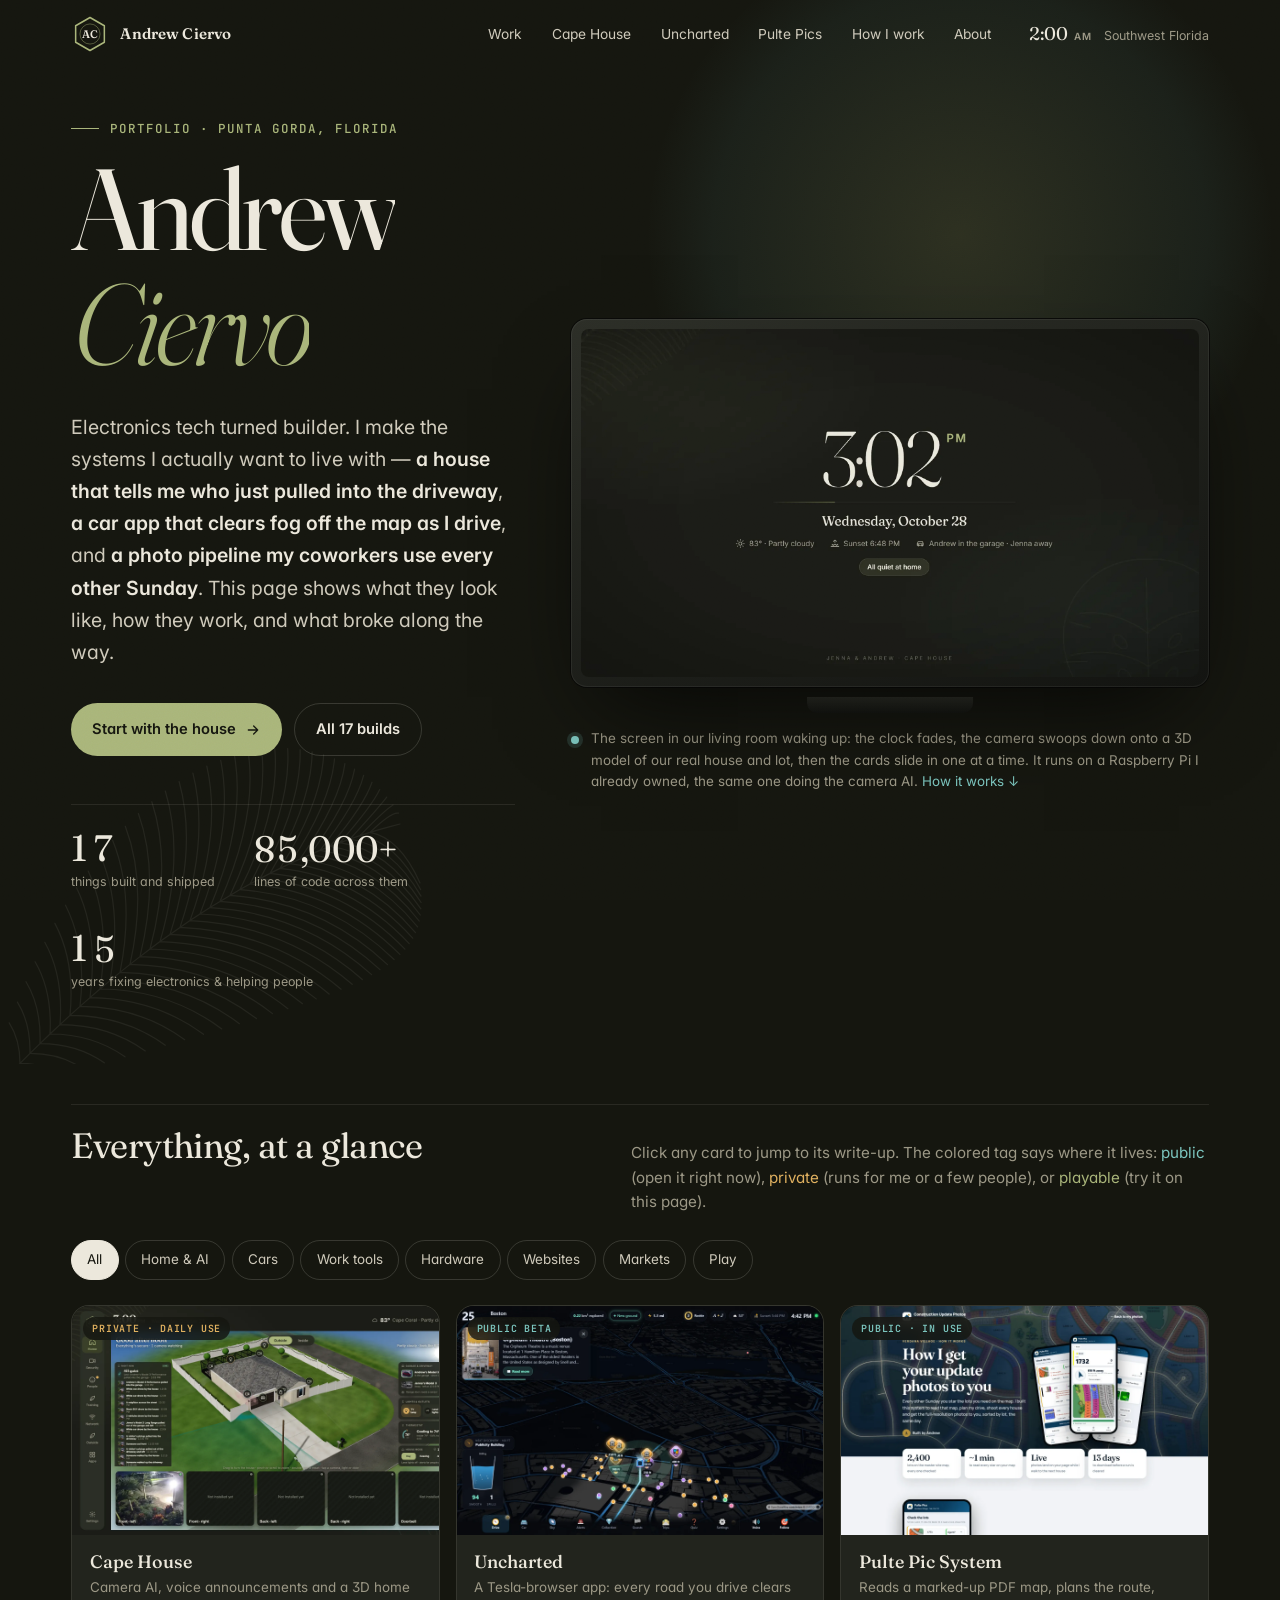
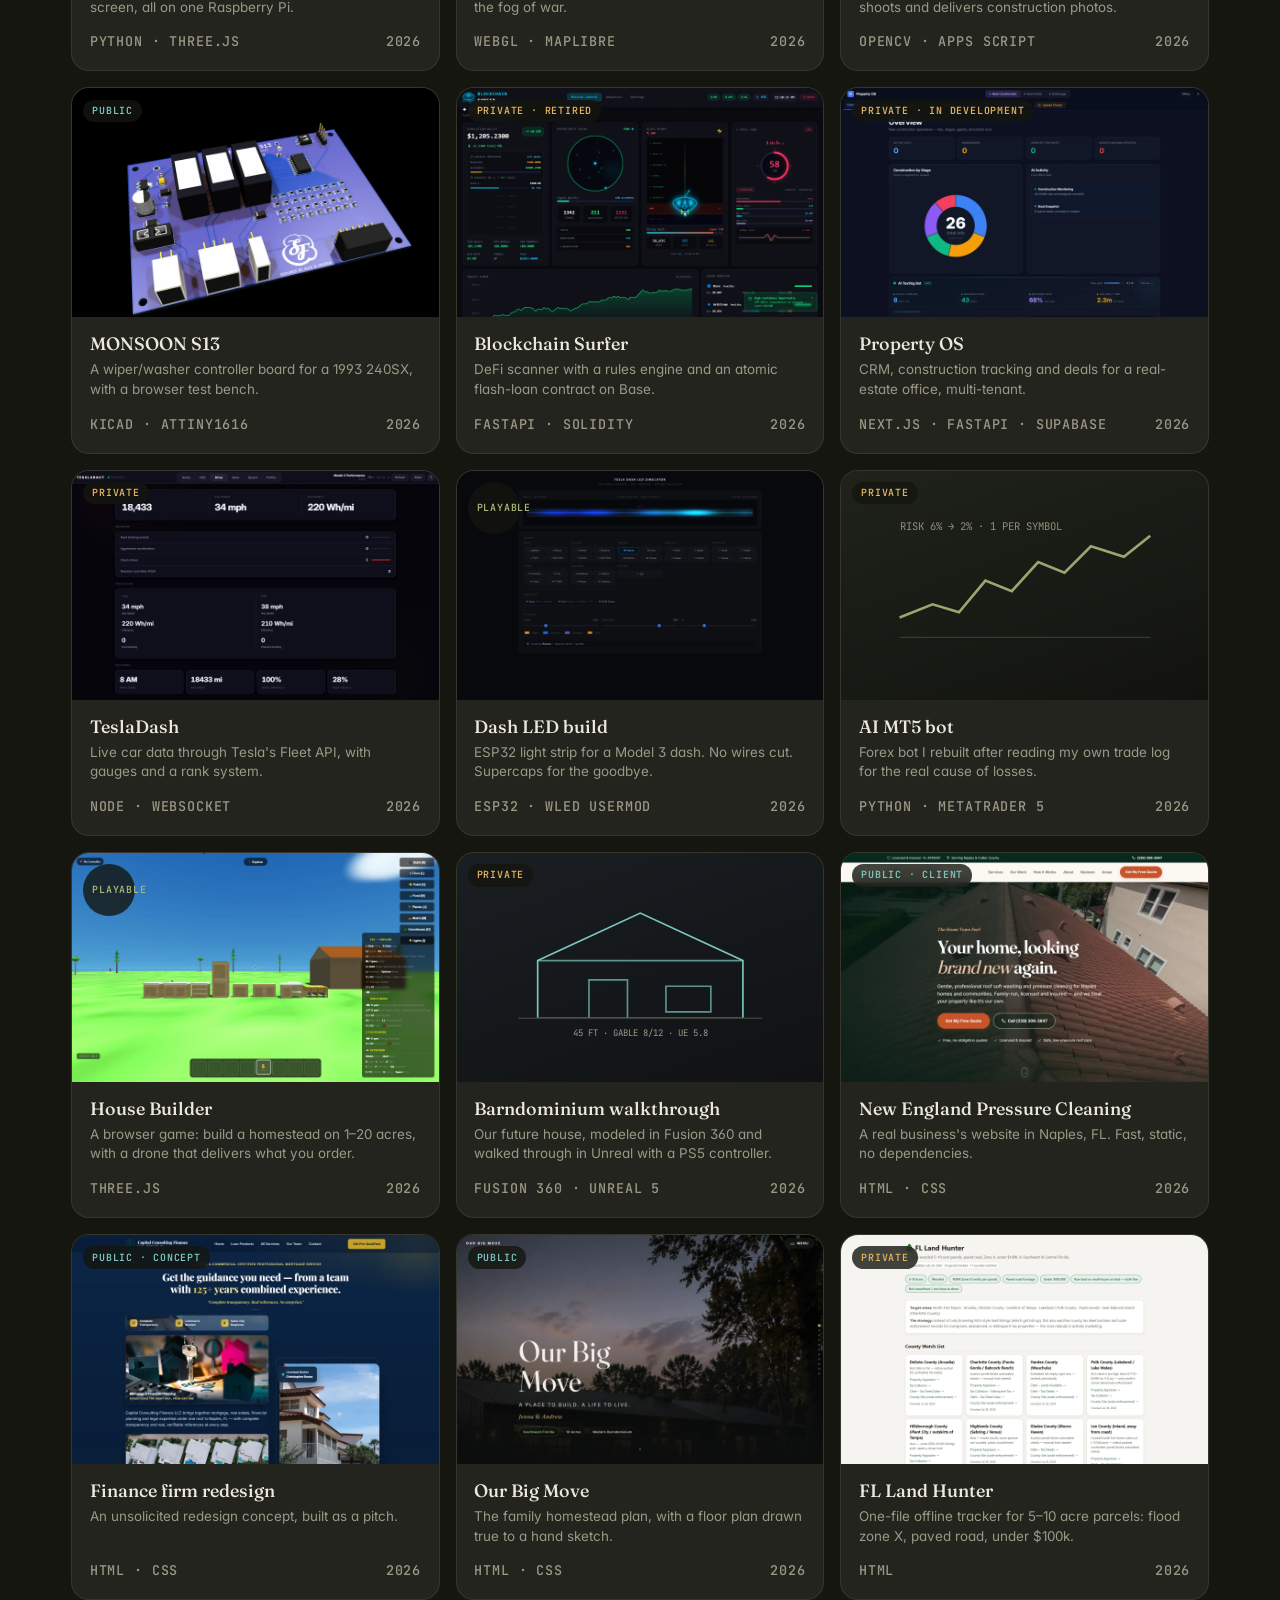
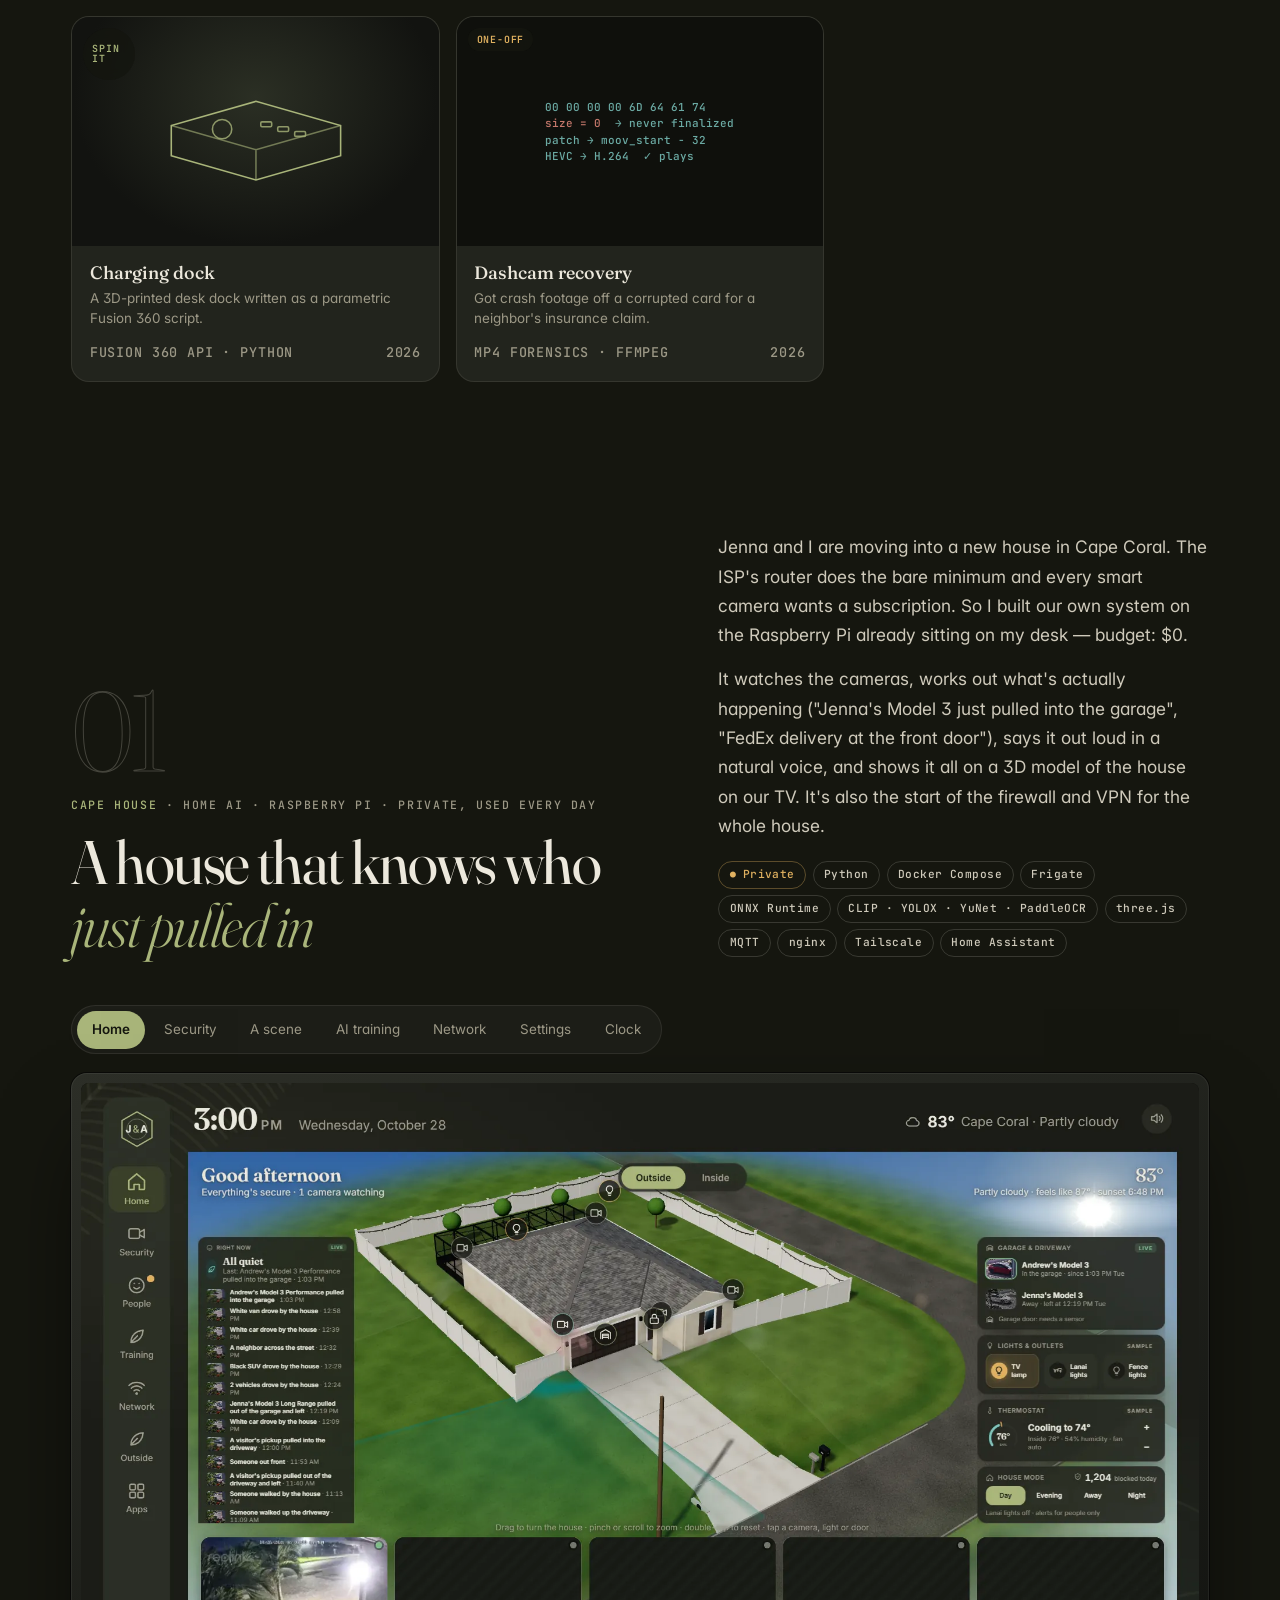
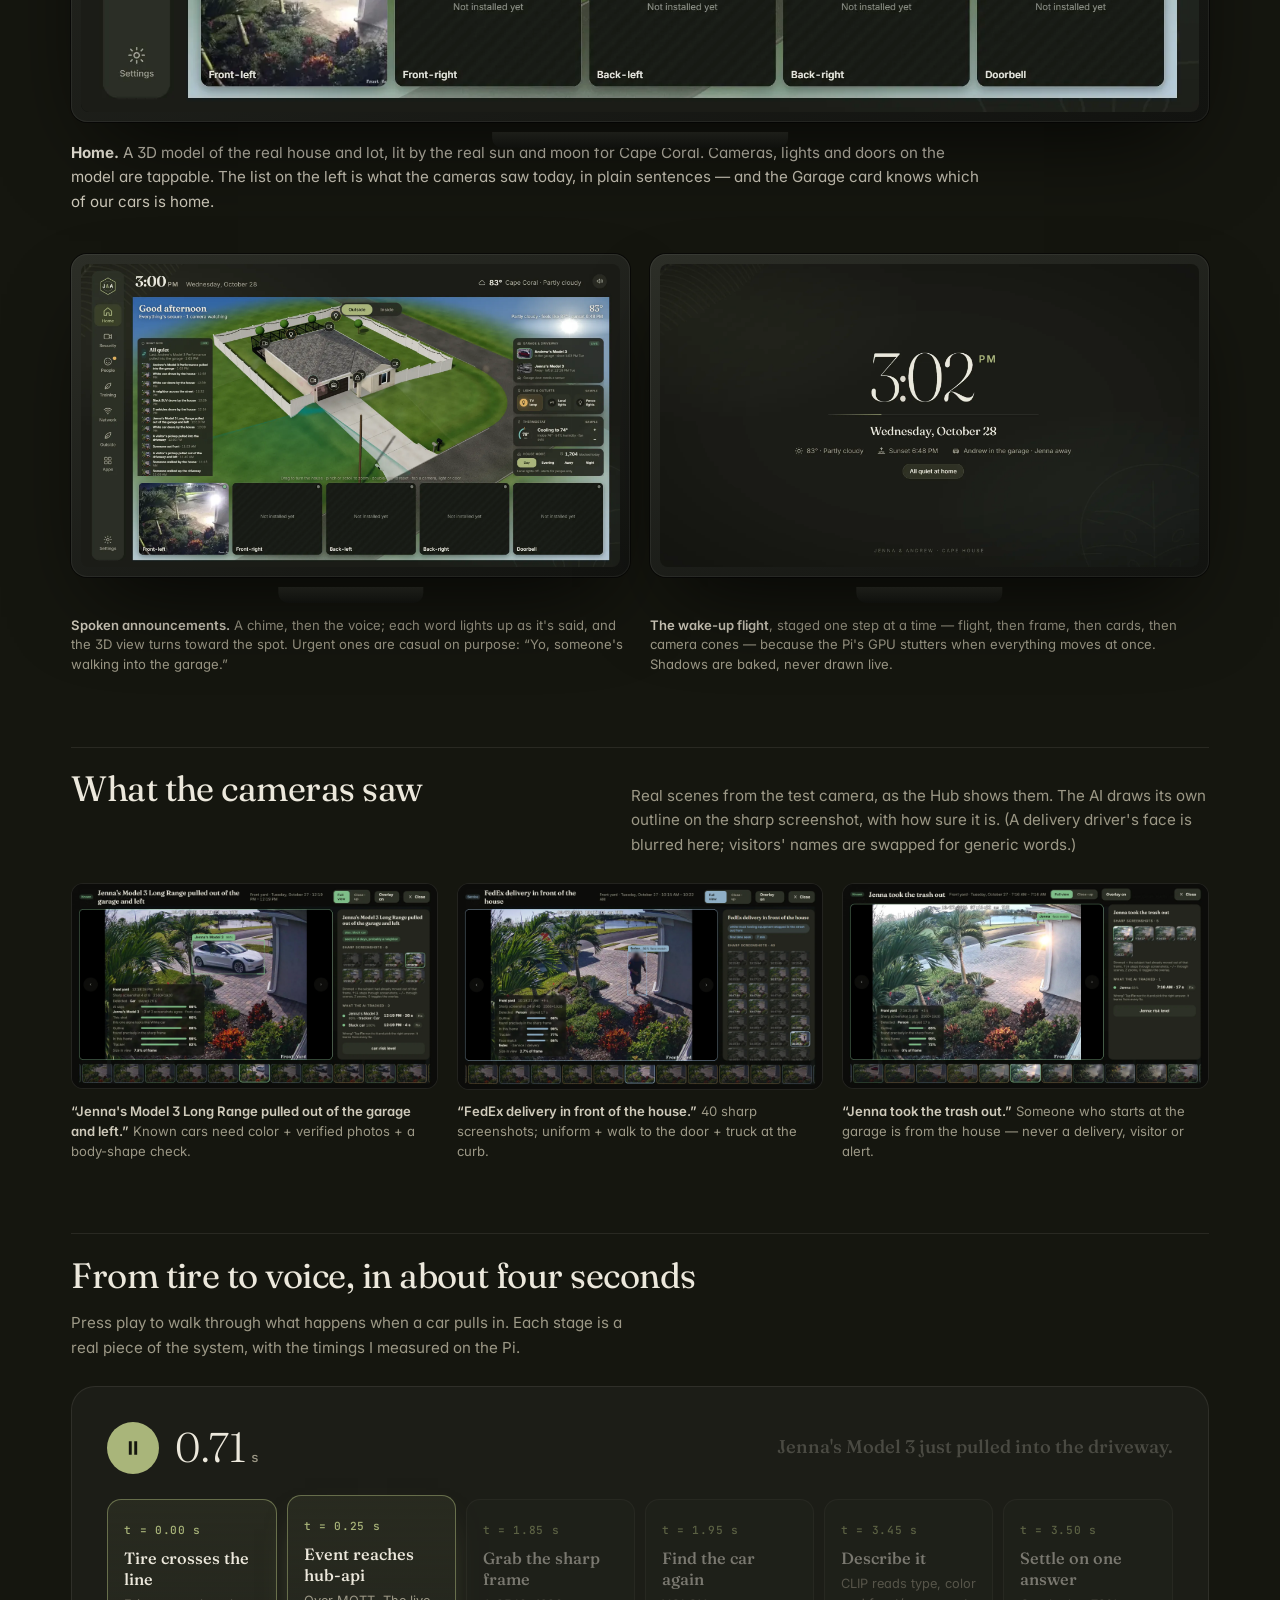
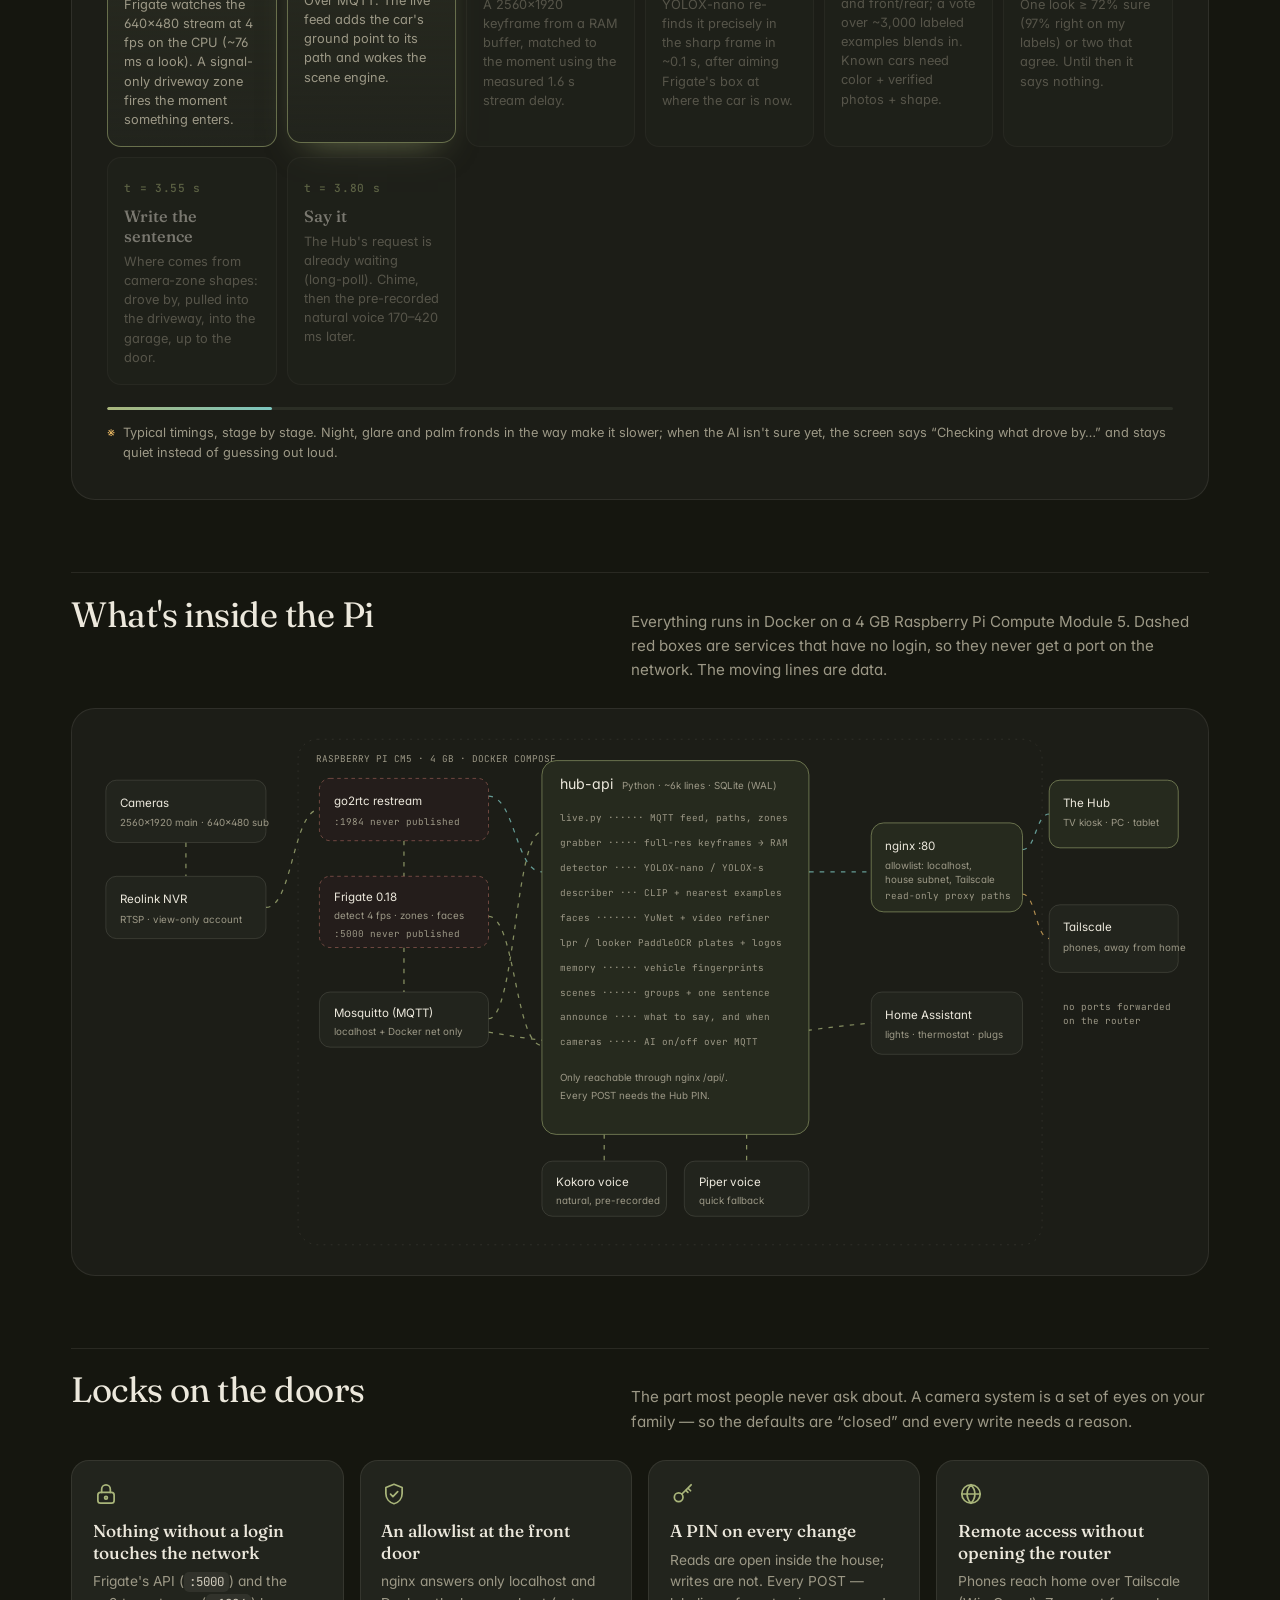
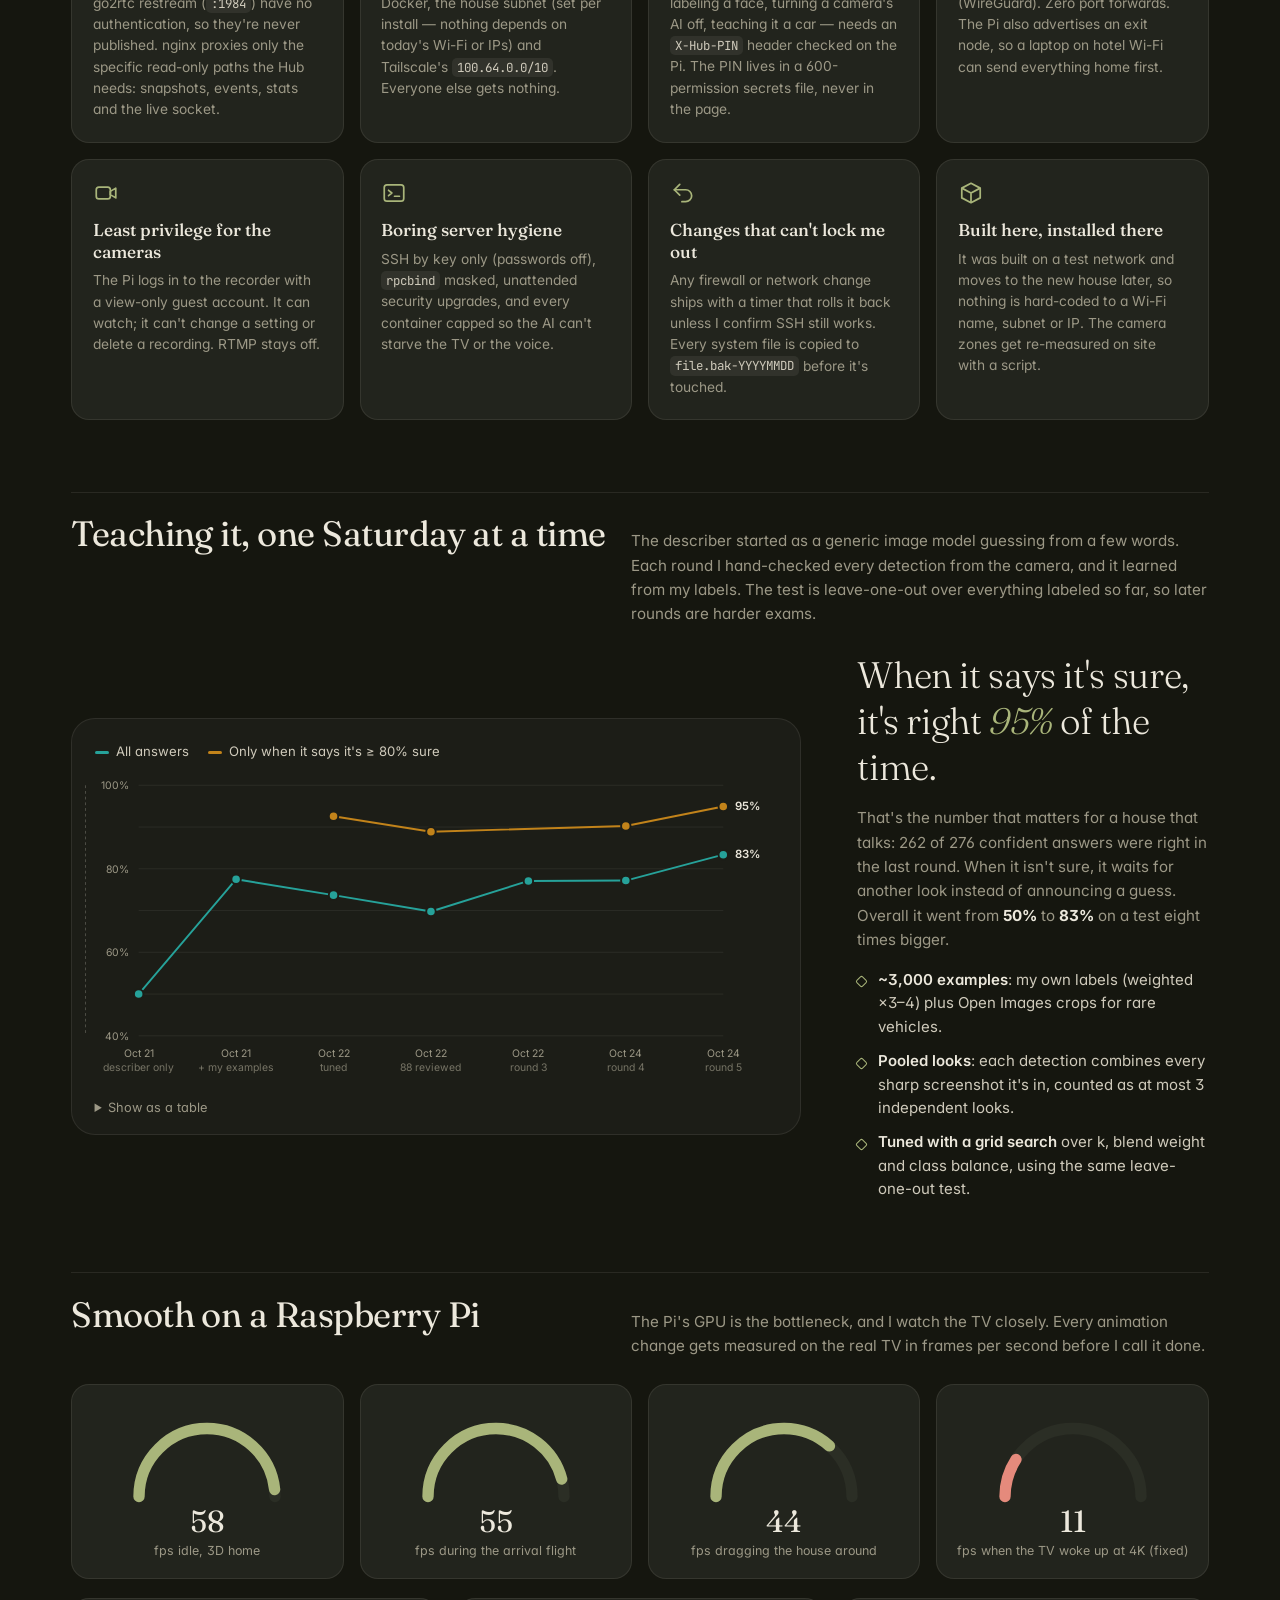
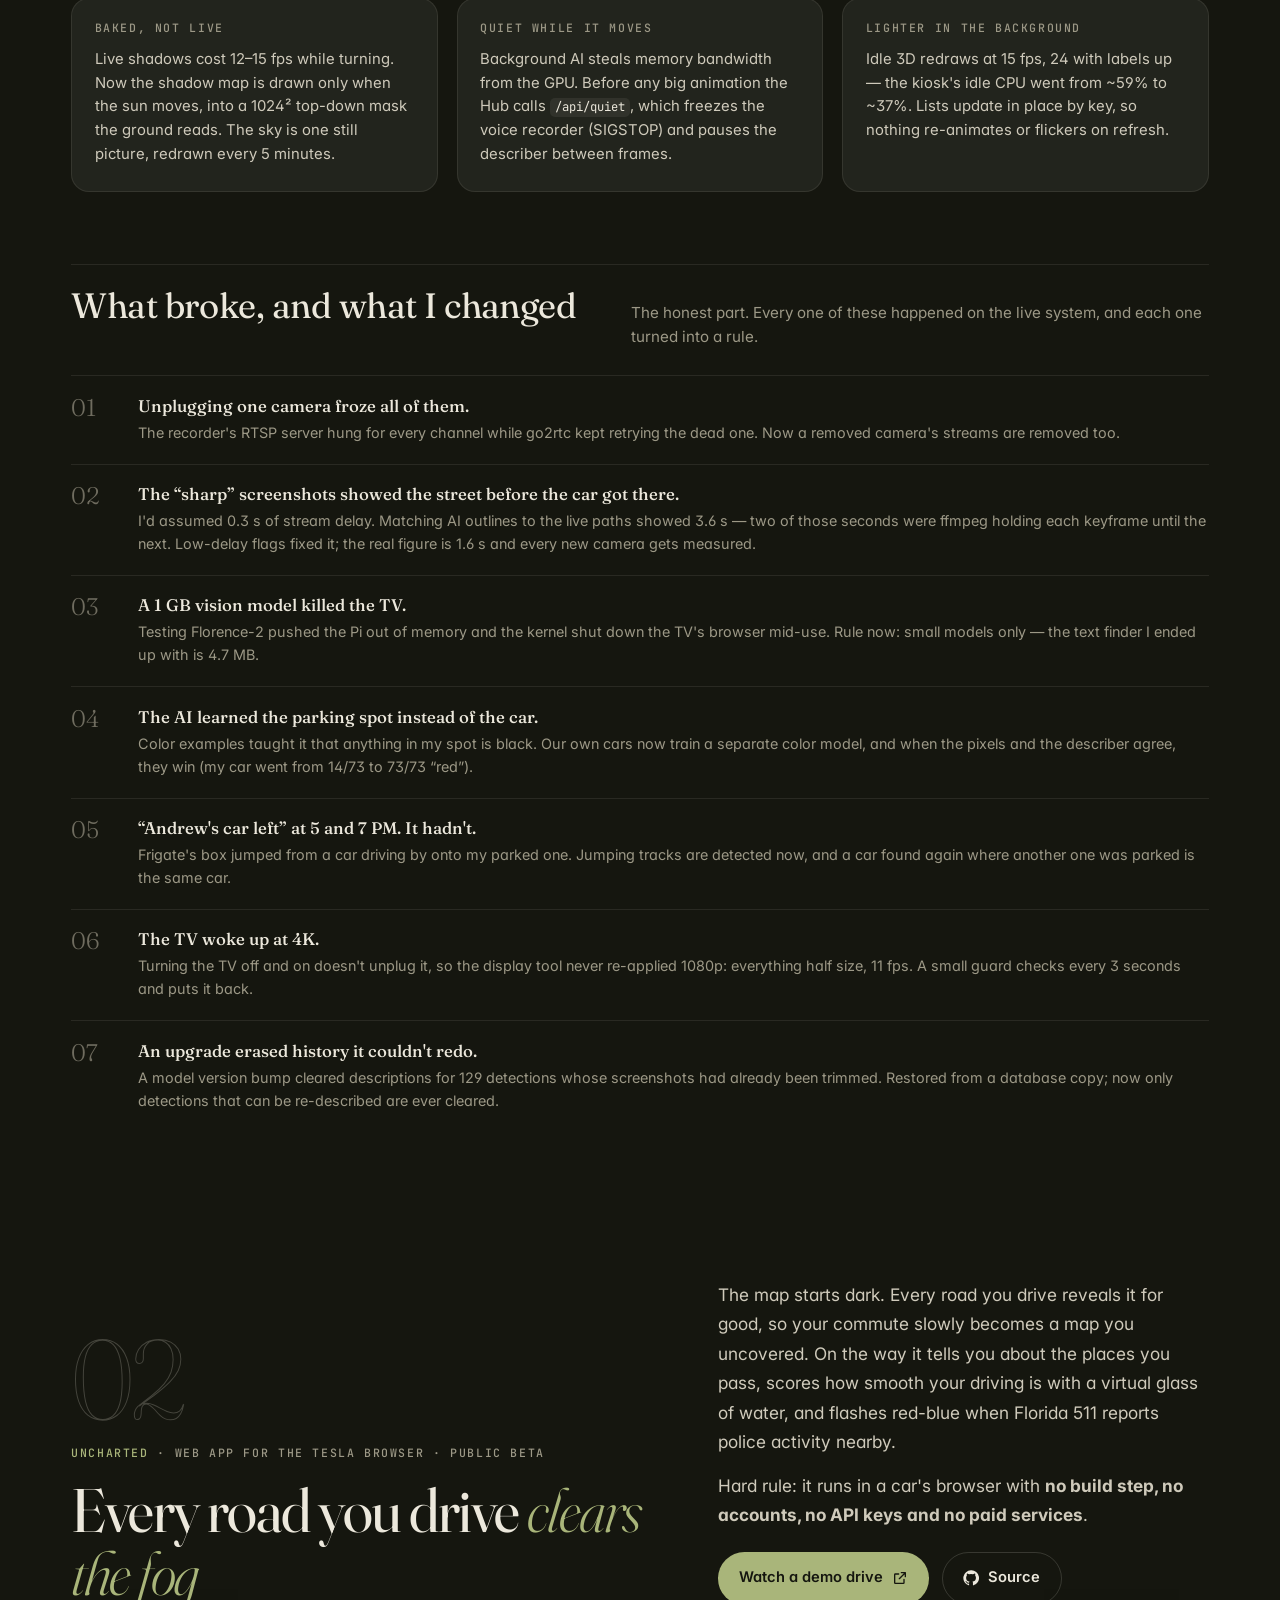
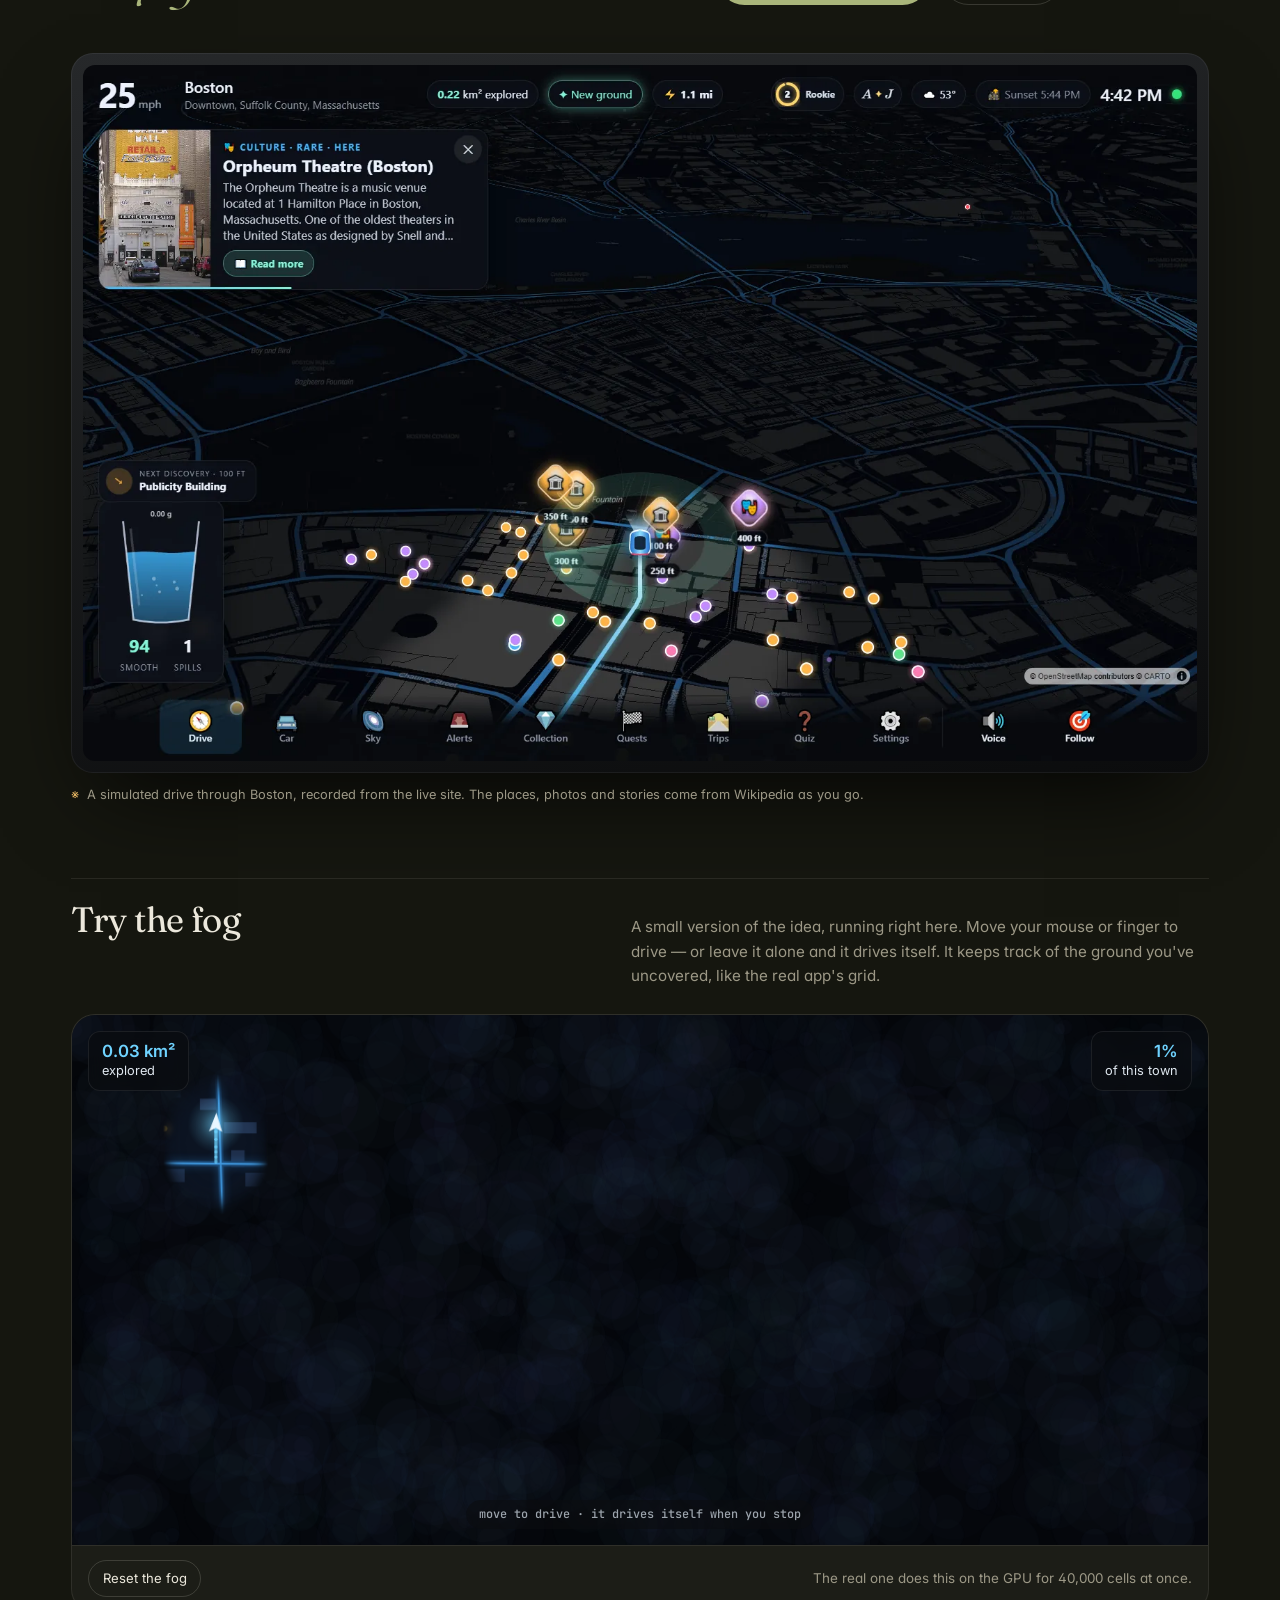
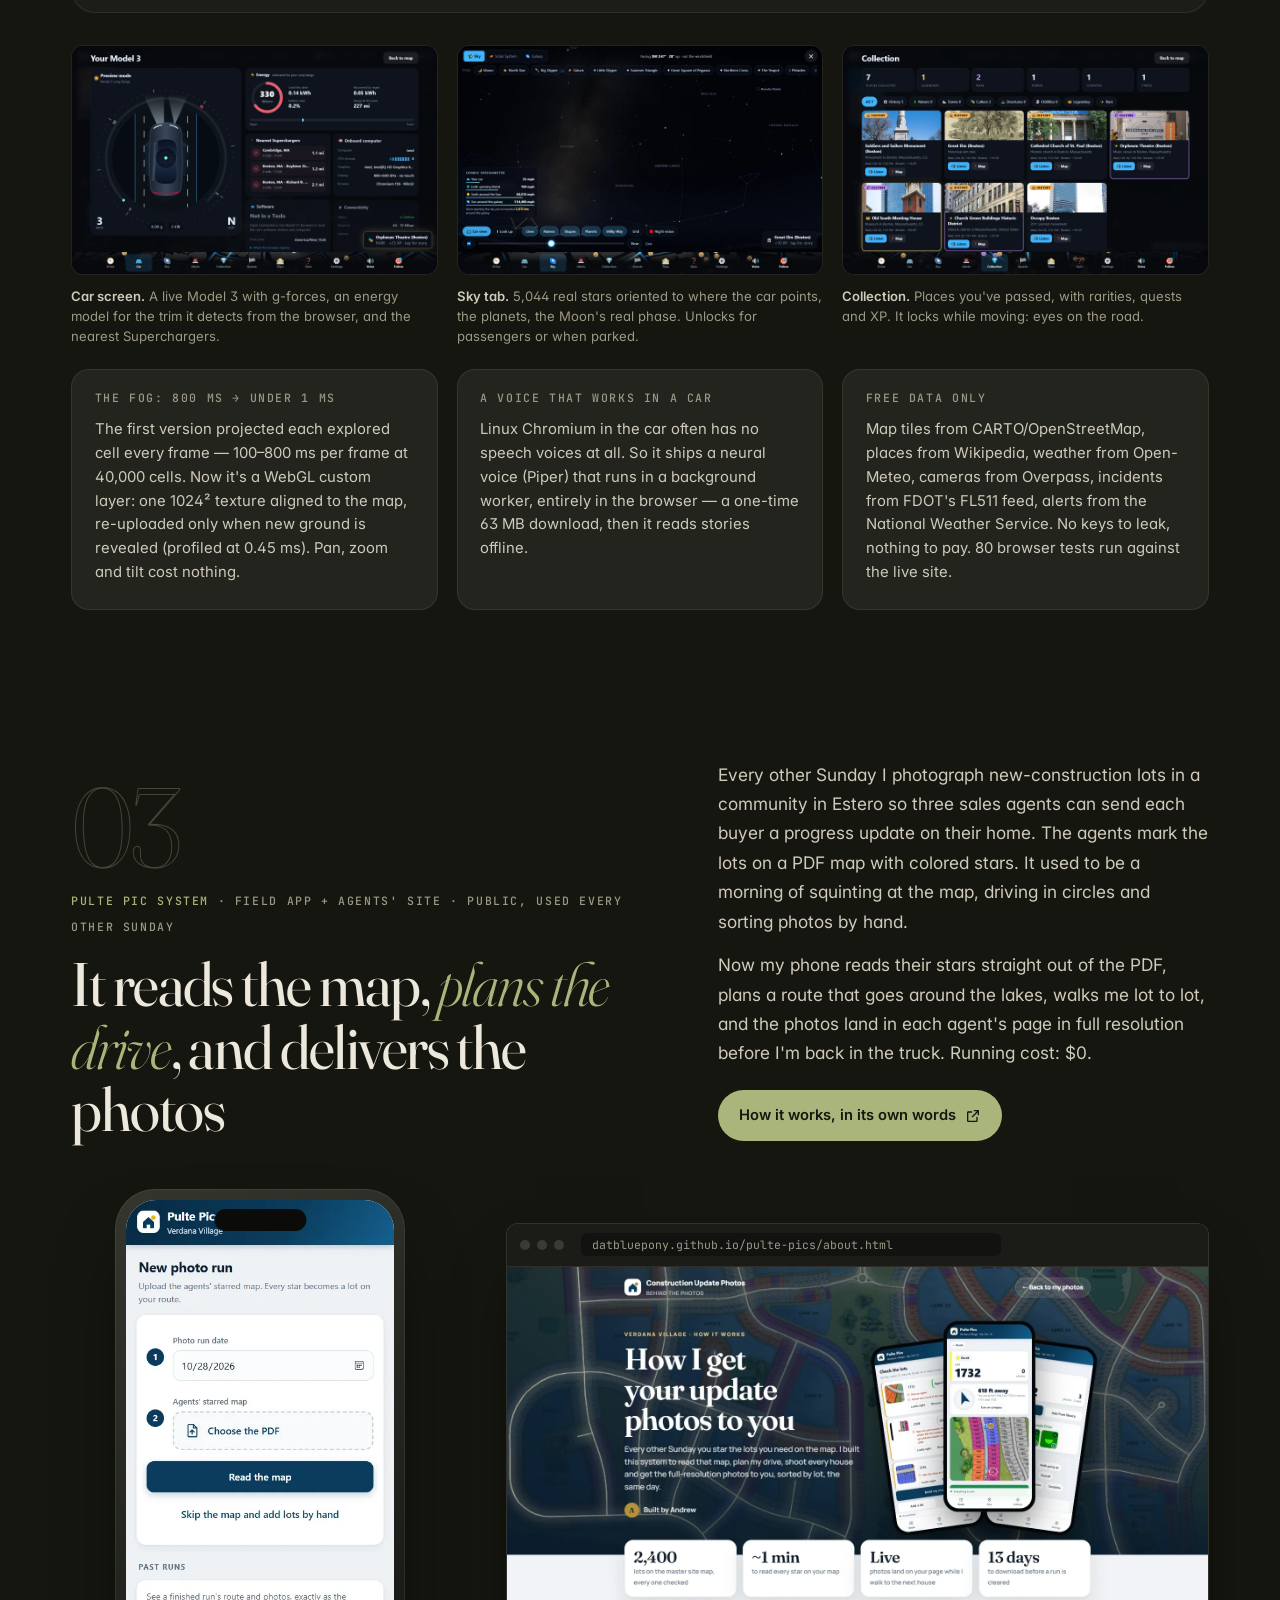
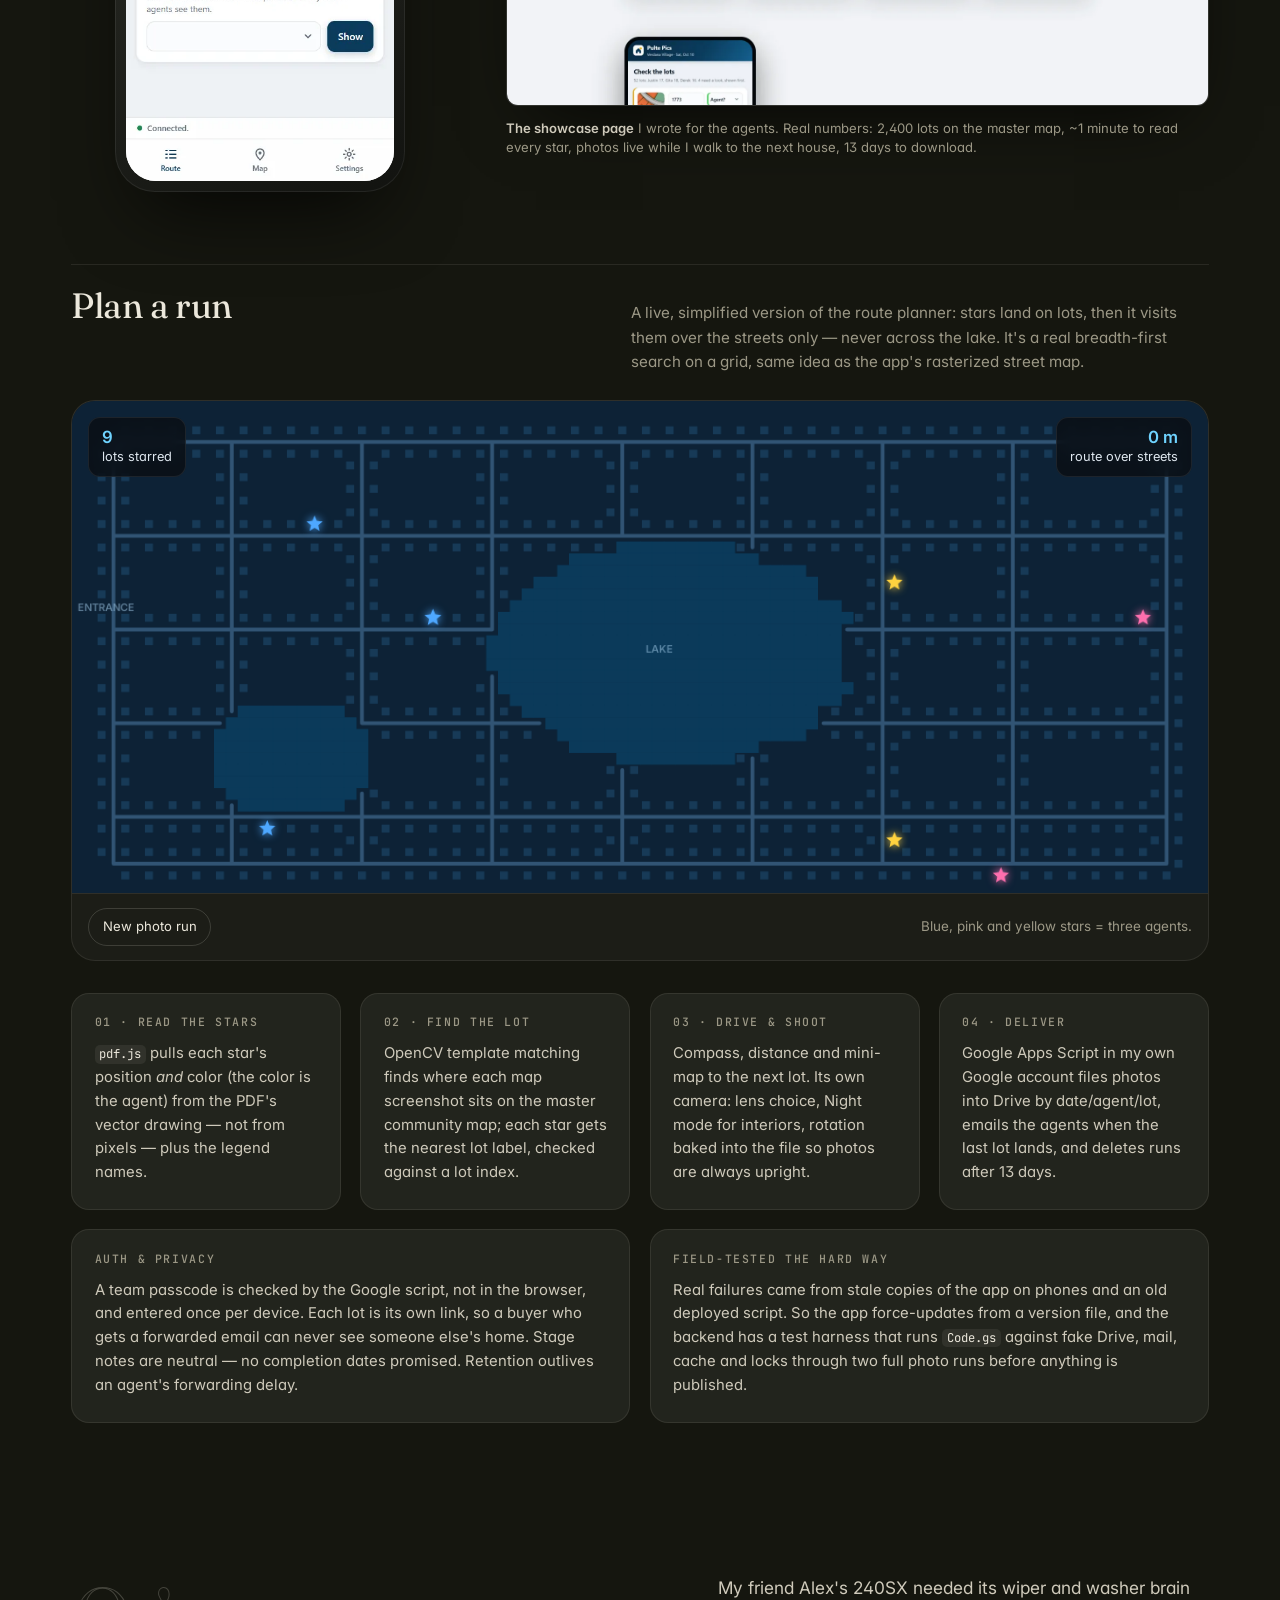
==== commit b2bf4df6: "Remove STAG from the portfolio Drops its card, chapter, score demo and screenshots; renumbers the ch" ====
--- a/index.html
+++ b/index.html
@@ -72,11 +72,11 @@
       <p class="lede st" style="--d:700">Electronics tech turned builder. I make the systems I actually want to live with — <b>a house that tells me who just pulled into the driveway</b>, <b>a car app that clears fog off the map as I drive</b>, and <b>a photo pipeline my coworkers use every other Sunday</b>. This page shows what they look like, how they work, and what broke along the way.</p>
       <div class="cta st" style="--d:850">
         <a class="btn solid" href="#cape-house">Start with the house <svg><use href="#i-arrow"/></svg></a>
-        <a class="btn ghost" href="#work">All 18 builds</a>
+        <a class="btn ghost" href="#work">All 17 builds</a>
       </div>
       <div class="odo st" style="--d:1000" id="odo">
-        <div><span class="num" data-n="18">18</span><small>things built and shipped</small></div>
-        <div><span class="num" data-n="95000" data-suffix="+">95,000+</span><small>lines of code across them</small></div>
+        <div><span class="num" data-n="17">17</span><small>things built and shipped</small></div>
+        <div><span class="num" data-n="85000" data-suffix="+">85,000+</span><small>lines of code across them</small></div>
         <div><span class="num" data-n="15">15</span><small>years fixing electronics &amp; helping people</small></div>
       </div>
     </div>
@@ -113,7 +113,6 @@
       <a class="wk rv" href="#uncharted" data-c="car"><div class="im"><img loading="lazy" src="assets/img/unch-drive.webp" alt=""><span class="badge live">Public beta</span></div><div class="tx"><b>Uncharted</b><span>A Tesla-browser app: every road you drive clears the fog of war.</span><div class="meta"><span>WebGL · MapLibre</span><span>2026</span></div></div></a>
       <a class="wk rv" href="#pulte" data-c="work"><div class="im"><img loading="lazy" src="assets/img/pulte-about.webp" alt=""><span class="badge live">Public · in use</span></div><div class="tx"><b>Pulte Pic System</b><span>Reads a marked-up PDF map, plans the route, shoots and delivers construction photos.</span><div class="meta"><span>OpenCV · Apps Script</span><span>2026</span></div></div></a>
       <a class="wk rv" href="#monsoon" data-c="car hw"><div class="im"><img loading="lazy" src="assets/img/monsoon-pcb.webp" alt="" style="object-position:center"><span class="badge live">Public</span></div><div class="tx"><b>MONSOON S13</b><span>A wiper/washer controller board for a 1993 240SX, with a browser test bench.</span><div class="meta"><span>KiCad · ATtiny1616</span><span>2026</span></div></div></a>
-      <a class="wk rv" href="#stag" data-c="work"><div class="im"><img loading="lazy" src="assets/img/stag-board.webp" alt=""><span class="badge priv">Private</span></div><div class="tx"><b>STAG</b><span>Scans 6,600 job postings in 40 s, scores them, builds a tailored packet, fills the form — never submits.</span><div class="meta"><span>Node · Puppeteer</span><span>2026</span></div></div></a>
       <a class="wk rv" href="#surfer" data-c="money"><div class="im"><img loading="lazy" src="assets/img/surfer-home.webp" alt=""><span class="badge priv">Private · retired</span></div><div class="tx"><b>Blockchain Surfer</b><span>DeFi scanner with a rules engine and an atomic flash-loan contract on Base.</span><div class="meta"><span>FastAPI · Solidity</span><span>2026</span></div></div></a>
       <a class="wk rv" href="#property-os" data-c="work"><div class="im"><img loading="lazy" src="assets/img/pos-dashboard.webp" alt=""><span class="badge priv">Private · in development</span></div><div class="tx"><b>Property OS</b><span>CRM, construction tracking and deals for a real-estate office, multi-tenant.</span><div class="meta"><span>Next.js · FastAPI · Supabase</span><span>2026</span></div></div></a>
       <a class="wk rv" href="#garage" data-c="car"><div class="im"><img loading="lazy" src="assets/img/tesladash-drive.webp" alt=""><span class="badge priv">Private</span></div><div class="tx"><b>TeslaDash</b><span>Live car data through Tesla's Fleet API, with gauges and a rank system.</span><div class="meta"><span>Node · WebSocket</span><span>2026</span></div></div></a>
@@ -424,47 +423,12 @@
   </div>
 </section>
 
-<!-- ======================= 05 STAG ======================= -->
-<section class="chap" id="stag">
+<!-- ======================= 05 SURFER ======================= -->
+<section class="chap" id="surfer">
   <div class="wrap">
     <div class="chap-head">
       <div>
         <span class="chap-no">05</span>
-        <span class="k"><b>STAG</b> · Job search engine · Private, runs on my PC</span>
-        <h2 class="t">A job search that <em>shows its math</em></h2>
-      </div>
-      <div>
-        <p class="lede">“Ciervo” is Spanish for stag, hence the name. STAG scans company job boards directly — about 6,600 postings in 40 seconds — scores each one against my profile with a weighted model I can read, writes a tailored résumé and cover letter, and opens the real application with everything it's sure about filled in. Then it stops. A human clicks submit.</p>
-        <p class="lede">It also probes eight applicant-tracking systems for companies that never post to the big job sites: the last sweep found 34 hidden boards, about 1,100 extra postings a run.</p>
-      </div>
-    </div>
-    <div class="cols c2">
-      <figure class="rv"><div class="browser"><div class="bar"><i></i><i></i><i></i><span>localhost:4545 · Board</span></div><div class="shot" data-lb="stag" style="border:0;border-radius:0"><img loading="lazy" src="assets/img/stag-board.webp" alt="STAG board of scored jobs"></div></div><figcaption><b>The board.</b> Every posting scored, best first. Keyboard driven: J/K to move, S to shortlist, F to auto-fill.</figcaption></figure>
-      <figure class="rv" style="--i:1"><div class="browser"><div class="bar"><i></i><i></i><i></i><span>localhost:4545 · Why it scored 93</span></div><div class="shot" data-lb="stag" style="border:0;border-radius:0"><img loading="lazy" src="assets/img/stag-drawer.webp" alt="STAG job detail with score breakdown"></div></div><figcaption><b>Why it scored what it scored</b> — every point accounted for, plus which résumé version and which true bullets it will use.</figcaption></figure>
-    </div>
-    <div class="sub-head"><h3>Score a job yourself</h3><p>These are STAG's real weights and hard caps. Slide the dimensions, tick a cap, and watch the tier change.</p></div>
-    <div class="calc rv" id="calc">
-      <div id="sliders"></div>
-      <div class="ring">
-        <svg viewBox="0 0 200 200"><circle class="tr" cx="100" cy="100" r="82" fill="none" stroke-width="12"/><circle class="vl" id="ringV" cx="100" cy="100" r="82" fill="none" stroke-width="12" stroke-linecap="round" pathLength="100" stroke-dasharray="100" stroke-dashoffset="100" transform="rotate(-90 100 100)"/><text class="n" id="ringN" x="100" y="118" text-anchor="middle">0</text></svg>
-        <div class="tier" id="ringTier">—</div>
-        <div class="why" id="ringWhy"></div>
-      </div>
-    </div>
-    <div class="cols c3" style="margin-top:1.2rem">
-      <div class="card rv"><span class="k">Nothing invented, ever</span><p>Résumés are assembled by <b>selecting and ordering</b> pre-written, true bullets across five versions. No made-up metrics, titles or certifications. Cover letters quote the posting's own words instead of claiming things that can't be checked.</p></div>
-      <div class="card rv" style="--i:1"><span class="k">Never clicks submit</span><p>Auto-fill fills only fields it's certain about, uploads the tailored PDF, and stops. It deliberately leaves every EEO, demographic, disability and veteran question blank for me. No LinkedIn or Indeed automation — that breaks their terms.</p></div>
-      <div class="card rv" style="--i:2"><span class="k">Private stays private</span><p>Pay history and physical limits are filtering inputs only: they adjust scores and never appear in a résumé, letter or answer. Everything runs locally; the only traffic out is the public job-board APIs. 52 headless checks guard the dashboard.</p></div>
-    </div>
-  </div>
-</section>
-
-<!-- ======================= 06 SURFER ======================= -->
-<section class="chap" id="surfer">
-  <div class="wrap">
-    <div class="chap-head">
-      <div>
-        <span class="chap-no">06</span>
         <span class="k"><b>Blockchain Surfer</b> · DeFi scanner &amp; executor · Private, retired Oct 2026</span>
         <h2 class="t">Six scanners, one rule: <em>prove it first</em></h2>
       </div>
@@ -493,12 +457,12 @@
   </div>
 </section>
 
-<!-- ======================= 07 PROPERTY OS ======================= -->
+<!-- ======================= 06 PROPERTY OS ======================= -->
 <section class="chap" id="property-os">
   <div class="wrap">
     <div class="chap-head">
       <div>
-        <span class="chap-no">07</span>
+        <span class="chap-no">06</span>
         <span class="k"><b>Property OS</b> · Full-stack SaaS · Private, in development, not launched</span>
         <h2 class="t">One system for a <em>real-estate office</em></h2>
       </div>
@@ -521,12 +485,12 @@
   </div>
 </section>
 
-<!-- ======================= 08 GARAGE ======================= -->
+<!-- ======================= 07 GARAGE ======================= -->
 <section class="chap" id="garage">
   <div class="wrap">
     <div class="chap-head">
       <div>
-        <span class="chap-no">08</span>
+        <span class="chap-no">07</span>
         <span class="k"><b>The garage</b> · Car projects · Private</span>
         <h2 class="t">I wrench on cars. <em>Some of it is code.</em></h2>
       </div>
@@ -564,12 +528,12 @@
   </div>
 </section>
 
-<!-- ======================= 09 TRADING ======================= -->
+<!-- ======================= 08 TRADING ======================= -->
 <section class="chap" id="trading">
   <div class="wrap">
     <div class="chap-head">
       <div>
-        <span class="chap-no">09</span>
+        <span class="chap-no">08</span>
         <span class="k"><b>AI MT5 bot</b> · Forex automation · Private</span>
         <h2 class="t">Read the log <em>before</em> you change the code</h2>
       </div>
@@ -604,12 +568,12 @@
   </div>
 </section>
 
-<!-- ======================= 10 PLAY ======================= -->
+<!-- ======================= 09 PLAY ======================= -->
 <section class="chap" id="play">
   <div class="wrap">
     <div class="chap-head">
       <div>
-        <span class="chap-no">10</span>
+        <span class="chap-no">09</span>
         <span class="k"><b>Build &amp; play</b> · Browser game · Unreal walkthrough</span>
         <h2 class="t">Designing the <em>next</em> house, too</h2>
       </div>
@@ -628,12 +592,12 @@
   </div>
 </section>
 
-<!-- ======================= 11 WEB ======================= -->
+<!-- ======================= 10 WEB ======================= -->
 <section class="chap" id="web">
   <div class="wrap">
     <div class="chap-head">
       <div>
-        <span class="chap-no">11</span>
+        <span class="chap-no">10</span>
         <span class="k"><b>Websites</b> · Static, fast, hosted free on GitHub Pages</span>
         <h2 class="t">Sites for people <em>I know</em></h2>
       </div>
@@ -647,12 +611,12 @@
   </div>
 </section>
 
-<!-- ======================= 12 TOOLS ======================= -->
+<!-- ======================= 11 TOOLS ======================= -->
 <section class="chap" id="tools">
   <div class="wrap">
     <div class="chap-head">
       <div>
-        <span class="chap-no">12</span>
+        <span class="chap-no">11</span>
         <span class="k"><b>Small tools</b> · One-offs that solved one problem</span>
         <h2 class="t">Little things, <em>done properly</em></h2>
       </div>
@@ -711,7 +675,7 @@
       <div class="pr rv"><q>Measure, then fix.</q><p>The bot's losses, the camera's 3.6-second lag, the missed liquidations — each was found by checking ground truth, not by guessing.</p></div>
       <div class="pr rv" style="--i:1"><q>Write it so a busy person gets it.</q><p>Plain words, short sentences, outcome first. The house says “Someone's at the front door,” not “Person detected, zone 3.”</p></div>
     </div>
-    <div class="callout rv" style="margin-top:2.4rem;max-width:56em">I build with AI coding tools — mostly <b>Claude Code</b> — the same way a shop uses power tools. I decide what gets built and how it should behave, I test it on the real device, I catch what's wrong, and I own the result. It's how one person ships hardware, firmware, back ends, front ends and documentation on eighteen projects.</div>
+    <div class="callout rv" style="margin-top:2.4rem;max-width:56em">I build with AI coding tools — mostly <b>Claude Code</b> — the same way a shop uses power tools. I decide what gets built and how it should behave, I test it on the real device, I catch what's wrong, and I own the result. It's how one person ships hardware, firmware, back ends, front ends and documentation on seventeen projects.</div>
   </div>
 </section>
 
